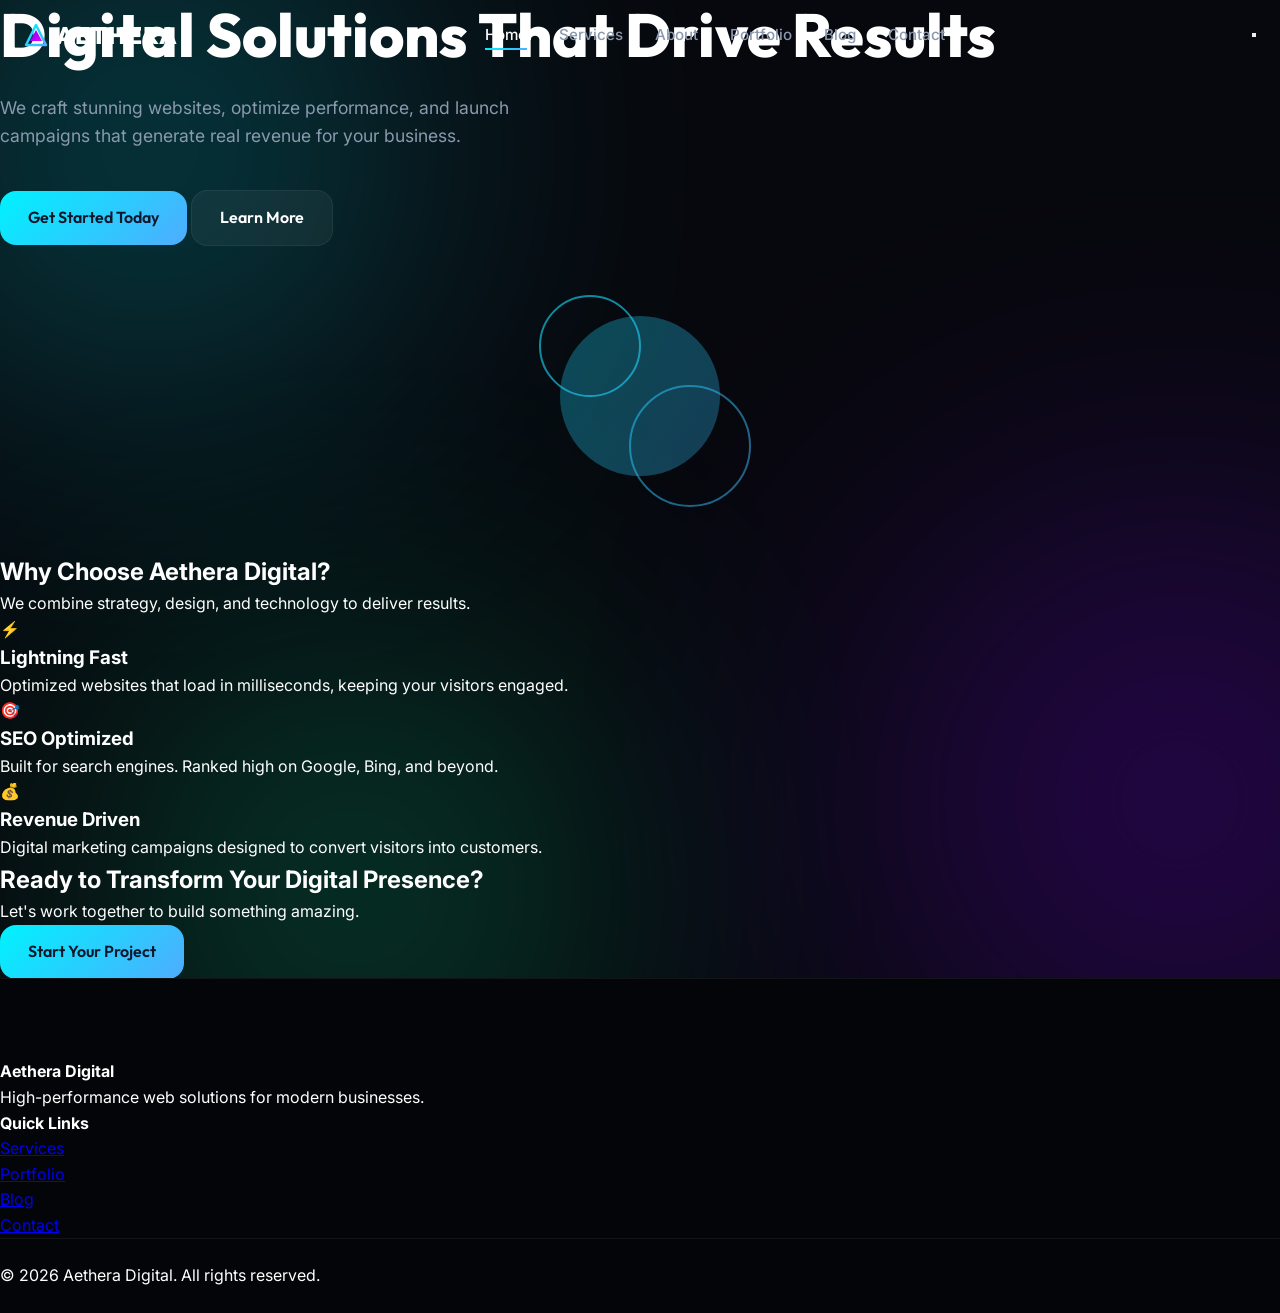
==== index.html @ c03a648b "Fix home page encoding and structure" ====
<!DOCTYPE html>
<html lang="en">
<head>
    <meta charset="UTF-8">
    <meta name="viewport" content="width=device-width, initial-scale=1.0">
    <title>Aethera Digital | High-Performance Web Solutions</title>
    <meta name="description" content="Aethera Digital crafts stunning, lightning-fast websites, optimizes core web vitals, boosts search rankings, and runs revenue-generating digital marketing campaigns.">
    <!-- Google Fonts -->
    <link rel="preconnect" href="https://fonts.googleapis.com">
    <link rel="preconnect" href="https://fonts.gstatic.com" crossorigin>
    <link href="https://fonts.googleapis.com/css2?family=Inter:wght@300;400;500;600;700&family=Outfit:wght@400;500;600;700;800&display=swap" rel="stylesheet">
    <link rel="stylesheet" href="style.css">
</head>
<body>

    <!-- Ambient Background Lighting Glows -->
    <div class="ambient-glow glow-1"></div>
    <div class="ambient-glow glow-2"></div>
    <div class="ambient-glow glow-3"></div>

    <!-- Navigation Header -->
    <header id="main-header" class="site-header">
        <div class="header-container">
            <a href="index.html" class="logo" id="header-logo">
                <span class="logo-icon">
                    <svg width="24" height="24" viewBox="0 0 24 24" fill="none" xmlns="http://www.w3.org/2000/svg">
                        <path d="M12 2L2 22h20L12 2z" stroke="url(#logo-grad)" stroke-width="2.5" stroke-linejoin="round"/>
                        <path d="M12 7l6 11H6l6-11z" fill="url(#logo-grad-inner)"/>
                        <defs>
                            <linearGradient id="logo-grad" x1="2" y1="2" x2="22" y2="22" gradientUnits="userSpaceOnUse">
                                <stop stop-color="#00f2fe"/>
                                <stop offset="1" stop-color="#4facfe"/>
                            </linearGradient>
                            <linearGradient id="logo-grad-inner" x1="6" y1="7" x2="18" y2="18" gradientUnits="userSpaceOnUse">
                                <stop stop-color="#7f00ff"/>
                                <stop offset="1" stop-color="#e100ff"/>
                            </linearGradient>
                        </defs>
                    </svg>
                </span>
                AETHERA
            </a>
            
            <nav class="nav-menu" id="nav-menu">
                <ul>
                    <li><a href="index.html" class="nav-link active">Home</a></li>
                    <li><a href="services.html" class="nav-link">Services</a></li>
                    <li><a href="about.html" class="nav-link">About</a></li>
                    <li><a href="portfolio.html" class="nav-link">Portfolio</a></li>
                    <li><a href="blog.html" class="nav-link">Blog</a></li>
                    <li><a href="contact.html" class="nav-link">Contact</a></li>
                </ul>
            </nav>

            <button class="mobile-menu-btn" id="mobile-menu-btn">
                <span></span>
                <span></span>
                <span></span>
            </button>
        </div>
    </header>

    <!-- Hero Section -->
    <section class="hero scroll-reveal">
        <div class="hero-content">
            <h1 class="hero-title">Digital Solutions That Drive Results</h1>
            <p class="hero-subtitle">We craft stunning websites, optimize performance, and launch campaigns that generate real revenue for your business.</p>
            <div class="hero-cta">
                <a href="contact.html" class="btn btn-primary">Get Started Today</a>
                <a href="services.html" class="btn btn-secondary">Learn More</a>
            </div>
        </div>
        <div class="hero-visual">
            <div class="hero-graphic">
                <svg width="400" height="300" viewBox="0 0 400 300" fill="none" xmlns="http://www.w3.org/2000/svg">
                    <circle cx="200" cy="150" r="80" fill="url(#hero-grad)" opacity="0.3"/>
                    <circle cx="150" cy="100" r="50" stroke="url(#hero-grad)" stroke-width="2" opacity="0.6"/>
                    <circle cx="250" cy="200" r="60" stroke="url(#hero-grad)" stroke-width="2" opacity="0.5"/>
                    <defs>
                        <linearGradient id="hero-grad" x1="0" y1="0" x2="400" y2="300" gradientUnits="userSpaceOnUse">
                            <stop stop-color="#00f2fe"/>
                            <stop offset="1" stop-color="#4facfe"/>
                        </linearGradient>
                    </defs>
                </svg>
            </div>
        </div>
    </section>

    <!-- Features Section -->
    <section class="features scroll-reveal">
        <div class="features-header">
            <h2>Why Choose Aethera Digital?</h2>
            <p>We combine strategy, design, and technology to deliver results.</p>
        </div>
        <div class="features-grid">
            <div class="feature-card scroll-reveal">
                <div class="feature-icon">⚡</div>
                <h3>Lightning Fast</h3>
                <p>Optimized websites that load in milliseconds, keeping your visitors engaged.</p>
            </div>
            <div class="feature-card scroll-reveal">
                <div class="feature-icon">🎯</div>
                <h3>SEO Optimized</h3>
                <p>Built for search engines. Ranked high on Google, Bing, and beyond.</p>
            </div>
            <div class="feature-card scroll-reveal">
                <div class="feature-icon">💰</div>
                <h3>Revenue Driven</h3>
                <p>Digital marketing campaigns designed to convert visitors into customers.</p>
            </div>
        </div>
    </section>

    <!-- CTA Section -->
    <section class="cta scroll-reveal">
        <h2>Ready to Transform Your Digital Presence?</h2>
        <p>Let's work together to build something amazing.</p>
        <a href="contact.html" class="btn btn-primary">Start Your Project</a>
    </section>

    <!-- Footer -->
    <footer class="site-footer">
        <div class="footer-content">
            <div class="footer-section">
                <h4>Aethera Digital</h4>
                <p>High-performance web solutions for modern businesses.</p>
            </div>
            <div class="footer-section">
                <h4>Quick Links</h4>
                <ul>
                    <li><a href="services.html">Services</a></li>
                    <li><a href="portfolio.html">Portfolio</a></li>
                    <li><a href="blog.html">Blog</a></li>
                    <li><a href="contact.html">Contact</a></li>
                </ul>
            </div>
        </div>
        <div class="footer-bottom">
            <p>&copy; <span id="current-year">2026</span> Aethera Digital. All rights reserved.</p>
        </div>
    </footer>

    <script src="app.js"></script>
</body>
</html>
---- style.css ----
/* ==========================================
   AETHERA DIGITAL - DESIGN SYSTEM & LAYOUT
   ========================================== */

/* Design Tokens & Variables */
:root {
    --bg-main: #07080d;
    --bg-card: rgba(13, 19, 33, 0.5);
    --bg-card-hover: rgba(20, 30, 50, 0.7);
    --border-color: rgba(255, 255, 255, 0.06);
    --border-hover: rgba(0, 242, 254, 0.4);
    
    /* Neon Gradient Schemes */
    --primary-grad: linear-gradient(135deg, #00f2fe 0%, #4facfe 100%);
    --secondary-grad: linear-gradient(135deg, #7f00ff 0%, #e100ff 100%);
    --accent-green-grad: linear-gradient(135deg, #00f5a0 0%, #00d9f6 100%);
    --danger-grad: linear-gradient(135deg, #ff4b2b 0%, #ff416c 100%);
    
    /* Colors */
    --color-primary: #00f2fe;
    --color-secondary: #7f00ff;
    --color-green: #00f5a0;
    --color-danger: #ff4b2b;
    --text-main: #ffffff;
    --text-muted: #8a99ad;
    --text-dark: #0f172a;
    
    /* Typography & Sizing */
    --font-heading: 'Outfit', sans-serif;
    --font-body: 'Inter', sans-serif;
    --transition-smooth: all 0.4s cubic-bezier(0.25, 1, 0.5, 1);
    --border-radius-lg: 16px;
    --border-radius-md: 10px;
    --border-radius-sm: 6px;
}

/* Base Styles & Resets */
* {
    margin: 0;
    padding: 0;
    box-sizing: border-box;
}

html {
    scroll-behavior: smooth;
    font-size: 16px;
    background-color: var(--bg-main);
    color: var(--text-main);
    font-family: var(--font-body);
    overflow-x: hidden;
}

body {
    min-height: 100vh;
    line-height: 1.6;
    position: relative;
}

/* Scrollbar Customization */
::-webkit-scrollbar {
    width: 8px;
}
::-webkit-scrollbar-track {
    background: var(--bg-main);
}
::-webkit-scrollbar-thumb {
    background: rgba(255, 255, 255, 0.1);
    border-radius: 4px;
}
::-webkit-scrollbar-thumb:hover {
    background: var(--color-primary);
}

.container {
    width: 100%;
    max-width: 1200px;
    margin: 0 auto;
    padding: 0 24px;
}

/* Ambient Glow Blobs */
.ambient-glow {
    position: absolute;
    border-radius: 50%;
    filter: blur(140px);
    z-index: -1;
    opacity: 0.25;
    pointer-events: none;
    transition: var(--transition-smooth);
}

.glow-1 {
    width: 500px;
    height: 500px;
    background: var(--color-primary);
    top: -100px;
    left: -100px;
}

.glow-2 {
    width: 600px;
    height: 600px;
    background: var(--color-secondary);
    top: 500px;
    right: -200px;
}

.glow-3 {
    width: 450px;
    height: 450px;
    background: var(--color-green);
    bottom: 200px;
    left: 10%;
}

/* Glassmorphism Common Styles */
.card-glass {
    background: var(--bg-card);
    backdrop-filter: blur(16px);
    -webkit-backdrop-filter: blur(16px);
    border: 1px solid var(--border-color);
    border-radius: var(--border-radius-lg);
    box-shadow: 0 10px 30px rgba(0, 0, 0, 0.4);
    transition: var(--transition-smooth);
}

/* Buttons */
.btn {
    display: inline-flex;
    align-items: center;
    justify-content: center;
    font-family: var(--font-heading);
    font-weight: 600;
    text-decoration: none;
    padding: 14px 28px;
    border-radius: var(--border-radius-lg);
    cursor: pointer;
    transition: var(--transition-smooth);
    border: none;
    outline: none;
    font-size: 1rem;
    gap: 8px;
}

.btn-sm {
    padding: 8px 18px;
    font-size: 0.9rem;
    border-radius: var(--border-radius-md);
}

.btn-lg {
    padding: 16px 36px;
    font-size: 1.1rem;
}

.btn-primary {
    background: var(--primary-grad);
    color: var(--text-dark);
}

.btn-primary:hover {
    transform: translateY(-3px);
    box-shadow: 0 8px 24px rgba(0, 242, 254, 0.4);
}

.btn-secondary {
    background: rgba(255, 255, 255, 0.05);
    color: var(--text-main);
    border: 1px solid var(--border-color);
}

.btn-secondary:hover {
    background: rgba(255, 255, 255, 0.1);
    transform: translateY(-3px);
}

.btn-outline {
    background: transparent;
    border: 1.5px solid var(--color-primary);
    color: var(--text-main);
}

.btn-outline:hover {
    background: rgba(0, 242, 254, 0.05);
    box-shadow: 0 4px 15px rgba(0, 242, 254, 0.2);
}

.btn-block {
    display: flex;
    width: 100%;
}

/* Glowing Neon Button Animation */
.glowing-btn {
    position: relative;
    overflow: hidden;
    z-index: 1;
}

.glowing-btn::before {
    content: '';
    position: absolute;
    top: -50%;
    left: -50%;
    width: 200%;
    height: 200%;
    background: radial-gradient(circle, rgba(255,255,255,0.3) 0%, transparent 70%);
    transform: scale(0);
    transition: transform 0.6s ease-out;
    z-index: -1;
}

.glowing-btn:hover::before {
    transform: scale(1);
}

/* Utility Text Styles */
.gradient-text {
    background: var(--primary-grad);
    -webkit-background-clip: text;
    -webkit-text-fill-color: transparent;
    background-clip: text;
}

.logo-grad-text {
    background: var(--secondary-grad);
    -webkit-background-clip: text;
    -webkit-text-fill-color: transparent;
}

/* ==========================================
   HEADER & NAVIGATION
   ========================================== */
.site-header {
    position: fixed;
    top: 0;
    left: 0;
    width: 100%;
    z-index: 1000;
    transition: var(--transition-smooth);
    border-bottom: 1px solid transparent;
}

.site-header.scrolled {
    background: rgba(7, 8, 13, 0.75);
    backdrop-filter: blur(12px);
    -webkit-backdrop-filter: blur(12px);
    border-bottom: 1px solid var(--border-color);
    padding: 10px 0;
}

.header-container {
    max-width: 1300px;
    margin: 0 auto;
    padding: 16px 24px;
    display: flex;
    align-items: center;
    justify-content: space-between;
}

.logo {
    font-family: var(--font-heading);
    font-size: 1.5rem;
    font-weight: 800;
    text-decoration: none;
    color: var(--text-main);
    display: flex;
    align-items: center;
    gap: 8px;
    letter-spacing: 1px;
}

.logo-icon {
    display: flex;
    align-items: center;
    justify-content: center;
}

.nav-menu ul {
    display: flex;
    list-style: none;
    gap: 32px;
}

.nav-link {
    text-decoration: none;
    color: var(--text-muted);
    font-size: 0.95rem;
    font-weight: 500;
    transition: var(--transition-smooth);
    position: relative;
    padding: 6px 0;
}

.nav-link:hover, .nav-link.active {
    color: var(--text-main);
}

.nav-link::after {
    content: '';
    position: absolute;
    bottom: 0;
    left: 0;
    width: 0;
    height: 2px;
    background: var(--primary-grad);
    transition: var(--transition-smooth);
}

.nav-link:hover::after, .nav-link.active::after {
    width: 100%;
}

.mobile-nav-toggle {
    display: none;
    flex-direction: column;
    gap: 5px;
    background: transparent;
    border: none;
    cursor: pointer;
    padding: 4px;
    z-index: 1100;
}

.hamburger-line {
    width: 24px;
    height: 2px;
    background: var(--text-main);
    transition: var(--transition-smooth);
}

/* Mobile Nav Overlay */
.mobile-nav-overlay {
    position: fixed;
    top: 0;
    right: -100%;
    width: 100%;
    height: 100vh;
    background: rgba(7, 8, 13, 0.98);
    z-index: 999;
    display: flex;
    align-items: center;
    justify-content: center;
    transition: var(--transition-smooth);
}

.mobile-nav-overlay.open {
    right: 0;
}

.mobile-nav-links {
    display: flex;
    flex-direction: column;
    align-items: center;
    gap: 28px;
}

.mobile-link {
    font-family: var(--font-heading);
    font-size: 1.8rem;
    font-weight: 600;
    color: var(--text-muted);
    text-decoration: none;
    transition: var(--transition-smooth);
}

.mobile-link:hover {
    color: var(--text-main);
    transform: scale(1.05);
}

.mobile-cta {
    margin-top: 20px;
    width: 200px;
}

/* Hamburger active transform */
.mobile-nav-toggle.active .hamburger-line:nth-child(1) {
    transform: translateY(7px) rotate(45deg);
}

.mobile-nav-toggle.active .hamburger-line:nth-child(2) {
    opacity: 0;
}

.mobile-nav-toggle.active .hamburger-line:nth-child(3) {
    transform: translateY(-7px) rotate(-45deg);
}


/* ==========================================
   HERO SECTION
   ========================================== */
.hero-section {
    position: relative;
    min-height: 100vh;
    padding-top: 140px;
    display: flex;
    align-items: center;
    overflow: hidden;
}

/* Floating WhatsApp Button */
.whatsapp-float {
    position: fixed;
    right: 20px;
    bottom: calc(22px + env(safe-area-inset-bottom, 0px));
    width: 56px;
    height: 56px;
    background: linear-gradient(135deg,#25D366 0%,#128C7E 100%);
    border-radius: 50%;
    box-shadow: 0 10px 30px rgba(18,140,126,0.2);
    display: inline-flex;
    align-items: center;
    justify-content: center;
    z-index: 2000;
    text-decoration: none;
    color: white;
    -webkit-tap-highlight-color: transparent;
    touch-action: manipulation;
}
.whatsapp-float svg { width: 22px; height: 22px; display: block; }
.whatsapp-float:hover { transform: translateY(-3px); }

/* Responsive tweaks for WhatsApp button */
@media (max-width: 480px) {
    .whatsapp-float {
        width: 48px;
        height: 48px;
        right: calc(14px + env(safe-area-inset-right, 0px));
        bottom: calc(14px + env(safe-area-inset-bottom, 0px));
    }
    .whatsapp-float svg { width: 20px; height: 20px; }
}

@media (max-width: 360px) {
    .whatsapp-float { width: 44px; height: 44px; right: 12px; bottom: 12px; }
}


.particle-canvas {
    position: absolute;
    top: 0;
    left: 0;
    width: 100%;
    height: 100%;
    z-index: 0;
    pointer-events: none;
}

.hero-container {
    display: grid;
    grid-template-columns: 1.1fr 0.9fr;
    gap: 40px;
    align-items: center;
    position: relative;
    z-index: 1;
}

.hero-content {
    display: flex;
    flex-direction: column;
    align-items: flex-start;
}

.badge-container {
    margin-bottom: 20px;
}

.hero-badge {
    display: inline-flex;
    align-items: center;
    gap: 8px;
    background: rgba(255, 255, 255, 0.05);
    border: 1px solid rgba(255, 255, 255, 0.08);
    padding: 8px 16px;
    border-radius: 50px;
    font-size: 0.85rem;
    font-weight: 500;
    color: var(--color-primary);
}

.pulse-dot {
    width: 8px;
    height: 8px;
    background: var(--color-primary);
    border-radius: 50%;
    box-shadow: 0 0 0 0 rgba(0, 242, 254, 0.7);
    animation: pulse 1.8s infinite;
}

.hero-title {
    font-family: var(--font-heading);
    font-size: 3.8rem;
    font-weight: 800;
    line-height: 1.15;
    margin-bottom: 24px;
}

.hero-subtitle {
    font-size: 1.1rem;
    color: var(--text-muted);
    margin-bottom: 40px;
    max-width: 580px;
}

.hero-actions {
    display: flex;
    gap: 16px;
}

.btn-icon {
    transition: transform 0.3s;
}

.btn-secondary:hover .btn-icon {
    transform: rotate(30deg);
}

/* Dashboard Mockup Asset styling */
.hero-visual {
    position: relative;
    display: flex;
    justify-content: center;
    align-items: center;
}

.visual-wrapper {
    position: relative;
    width: 100%;
    max-width: 460px;
}

.dashboard-mockup {
    background: rgba(15, 23, 42, 0.5);
    backdrop-filter: blur(20px);
    -webkit-backdrop-filter: blur(20px);
    border: 1px solid var(--border-color);
    border-radius: var(--border-radius-lg);
    box-shadow: 0 30px 60px rgba(0, 0, 0, 0.6);
    overflow: hidden;
    transition: var(--transition-smooth);
}

.dashboard-mockup:hover {
    transform: translateY(-5px) rotate(1deg);
    border-color: rgba(255, 255, 255, 0.12);
}

.mockup-header {
    background: rgba(10, 15, 30, 0.8);
    padding: 12px 18px;
    display: flex;
    align-items: center;
    border-bottom: 1px solid var(--border-color);
}

.dots {
    display: flex;
    gap: 6px;
    margin-right: 20px;
}

.dot {
    width: 10px;
    height: 10px;
    border-radius: 50%;
}

.dot.red { background: #ff5f56; }
.dot.yellow { background: #ffbd2e; }
.dot.green { background: #27c93f; }

.url-bar {
    background: rgba(255, 255, 255, 0.05);
    border-radius: 4px;
    padding: 4px 12px;
    font-size: 0.75rem;
    color: var(--text-muted);
    font-family: monospace;
    flex-grow: 1;
    text-align: center;
}

.mockup-body {
    padding: 24px;
}

.mockup-grid {
    display: grid;
    grid-template-columns: 1fr 1fr;
    gap: 16px;
}

.mockup-card {
    background: rgba(255, 255, 255, 0.03);
    border: 1px solid var(--border-color);
    border-radius: var(--border-radius-md);
    padding: 16px;
    display: flex;
    flex-direction: column;
}

.mockup-card.main-stats {
    grid-column: span 2;
    align-items: center;
    padding: 24px;
}

.stat-circle {
    display: flex;
    flex-direction: column;
    align-items: center;
    gap: 8px;
}

.circular-chart {
    display: block;
    max-width: 100px;
    max-height: 100px;
}

.circle-bg {
    fill: none;
    stroke: rgba(255, 255, 255, 0.03);
    stroke-width: 3.5;
}

.circle {
    fill: none;
    stroke-width: 3.5;
    stroke-linecap: round;
}

.green-chart .circle {
    stroke: var(--color-green);
}

.percentage {
    fill: #fff;
    font-family: var(--font-heading);
    font-size: 8.5px;
    font-weight: bold;
    text-anchor: middle;
}

.chart-label {
    font-size: 0.8rem;
    font-weight: 600;
    color: var(--text-muted);
}

.card-title {
    font-size: 0.8rem;
    font-weight: 600;
    color: var(--text-muted);
    margin-bottom: 12px;
}

.bar-chart {
    display: flex;
    align-items: flex-end;
    justify-content: space-around;
    height: 60px;
}

.bar {
    width: 8px;
    background: var(--primary-grad);
    border-radius: 4px;
    animation: growBar 1.5s ease-out forwards;
    height: 0;
}

.conversion-val {
    font-size: 1.8rem;
    font-family: var(--font-heading);
    font-weight: 700;
    color: var(--color-primary);
}

.sub-label {
    font-size: 0.7rem;
    color: var(--text-muted);
}

/* Floating HUD elements */
.floating-element {
    position: absolute;
    background: rgba(10, 25, 47, 0.7);
    backdrop-filter: blur(12px);
    -webkit-backdrop-filter: blur(12px);
    border: 1px solid var(--border-color);
    padding: 10px 18px;
    border-radius: 50px;
    font-family: var(--font-heading);
    font-weight: 600;
    font-size: 0.85rem;
    box-shadow: 0 10px 20px rgba(0, 0, 0, 0.3);
    pointer-events: none;
    z-index: 10;
}

.element-1 {
    top: -20px;
    right: -10px;
    border-color: var(--border-hover);
    animation: float1 4s ease-in-out infinite;
}

.element-2 {
    bottom: 30px;
    left: -40px;
    border-color: rgba(0, 245, 160, 0.4);
    animation: float2 5s ease-in-out infinite;
}

.element-3 {
    bottom: -15px;
    right: 20px;
    border-color: rgba(127, 0, 255, 0.4);
    animation: float3 6s ease-in-out infinite;
}

/* ==========================================
   STATS SECTION
   ========================================== */
.stats-section {
    padding: 60px 0;
    background: rgba(255, 255, 255, 0.01);
    border-top: 1px solid var(--border-color);
    border-bottom: 1px solid var(--border-color);
    position: relative;
    z-index: 1;
}

.stats-grid {
    display: grid;
    grid-template-columns: repeat(4, 1fr);
    gap: 24px;
    width: 100%;
}

.stat-item {
    text-align: center;
    padding: 10px;
    display: flex;
    flex-direction: column;
    align-items: center;
}

.stat-item .stat-number-row {
    display: flex;
    align-items: baseline;
    gap: 2px;
}

.stat-number {
    font-family: var(--font-heading);
    font-size: 3.2rem;
    font-weight: 800;
    line-height: 1.1;
    display: inline-flex;
    align-items: baseline;
}

.stat-suffix {
    font-size: 2rem;
    font-weight: 700;
    color: var(--color-primary);
}

.stat-label {
    font-size: 0.85rem;
    color: var(--text-muted);
    font-weight: 500;
    margin-top: 8px;
    text-transform: uppercase;
    letter-spacing: 0.5px;
}

/* ==========================================
   SERVICES GRID SECTION
   ========================================== */
.services-section {
    padding: 120px 0;
    position: relative;
    z-index: 1;
}

.section-header {
    text-align: center;
    max-width: 700px;
    margin: 0 auto 72px auto;
}

.section-title {
    font-family: var(--font-heading);
    font-size: 2.8rem;
    font-weight: 800;
    margin-bottom: 16px;
    letter-spacing: -0.5px;
}

.section-subtitle {
    font-size: 1.05rem;
    color: var(--text-muted);
}

.services-grid {
    display: grid;
    grid-template-columns: repeat(auto-fit, minmax(450px, 1fr));
    gap: 32px;
}

.service-card {
    position: relative;
    background: var(--bg-card);
    backdrop-filter: blur(16px);
    -webkit-backdrop-filter: blur(16px);
    border: 1px solid var(--border-color);
    border-radius: var(--border-radius-lg);
    padding: 48px;
    overflow: hidden;
    box-shadow: 0 10px 30px rgba(0, 0, 0, 0.4);
    transition: var(--transition-smooth);
    display: flex;
    flex-direction: column;
}

.service-card:hover {
    transform: translateY(-8px);
    border-color: rgba(255, 255, 255, 0.12);
    box-shadow: 0 15px 40px rgba(0, 0, 0, 0.5);
}

#service-logo:hover { border-color: rgba(0, 242, 254, 0.3); }
#service-webdesign:hover { border-color: rgba(0, 245, 160, 0.3); }
#service-webdev:hover { border-color: rgba(127, 0, 255, 0.3); }
#service-mobile:hover { border-color: rgba(255, 189, 46, 0.3); }
#service-hosting:hover { border-color: rgba(225, 0, 255, 0.3); }
#service-seo:hover { border-color: rgba(0, 245, 160, 0.3); }

.service-glow {
    position: absolute;
    top: -50px;
    left: -50px;
    width: 250px;
    height: 250px;
    border-radius: 50%;
    z-index: 0;
    pointer-events: none;
    transition: var(--transition-smooth);
}

.service-card:hover .service-glow {
    transform: scale(1.2);
}

.service-icon-box {
    width: 68px;
    height: 68px;
    border-radius: var(--border-radius-lg);
    background: rgba(255, 255, 255, 0.02);
    border: 1px solid var(--border-color);
    display: flex;
    align-items: center;
    justify-content: center;
    margin-bottom: 28px;
    position: relative;
    z-index: 1;
    transition: var(--transition-smooth);
}

.service-card:hover .service-icon-box {
    background: rgba(255, 255, 255, 0.05);
    transform: scale(1.05);
}

.service-card-title {
    font-family: var(--font-heading);
    font-size: 1.5rem;
    font-weight: 700;
    margin-bottom: 16px;
    position: relative;
    z-index: 1;
}

.service-card-desc {
    color: var(--text-muted);
    font-size: 0.95rem;
    margin-bottom: 24px;
    position: relative;
    z-index: 1;
    flex-grow: 1;
}

.service-features {
    list-style: none;
    display: flex;
    flex-direction: column;
    gap: 12px;
    position: relative;
    z-index: 1;
}

.service-features li {
    font-size: 0.9rem;
    font-weight: 500;
    color: var(--text-main);
    display: flex;
    align-items: center;
    gap: 8px;
}

.bullet {
    color: var(--color-primary);
}

#service-opt .bullet { color: var(--color-green); }
#service-seo .bullet { color: var(--color-secondary); }
#service-marketing .bullet { color: #e100ff; }

/* ==========================================
   SPEED LAB INTERACTIVE SHOWCASE
   ========================================== */
.speed-lab-section {
    padding: 100px 0;
    background: rgba(0, 0, 0, 0.2);
    border-top: 1px solid var(--border-color);
    border-bottom: 1px solid var(--border-color);
    position: relative;
    z-index: 1;
}

.lab-layout {
    display: grid;
    grid-template-columns: 1fr 1fr;
    gap: 80px;
    align-items: center;
}

.lab-badge {
    background: rgba(127, 0, 255, 0.15);
    border: 1px solid rgba(127, 0, 255, 0.25);
    padding: 6px 14px;
    border-radius: 50px;
    font-size: 0.8rem;
    font-weight: 600;
    color: #e100ff;
}

.lab-features {
    margin: 28px 0 36px 0;
    display: flex;
    flex-direction: column;
    gap: 14px;
}

.feat-bullet {
    font-weight: 600;
    font-size: 1rem;
    display: flex;
    align-items: center;
    gap: 8px;
    transition: var(--transition-smooth);
}

.red-bullet {
    color: #ff5f56;
}

.green-bullet {
    color: var(--color-green);
}

.lab-visual {
    display: flex;
    justify-content: center;
    align-items: center;
}

.dial-container {
    position: relative;
    width: 320px;
    height: 320px;
    display: flex;
    justify-content: center;
    align-items: center;
}

.glow-ring {
    position: absolute;
    top: 5px;
    left: 5px;
    right: 5px;
    bottom: 5px;
    border-radius: 50%;
    background: radial-gradient(circle, rgba(255, 75, 43, 0.05) 0%, transparent 70%);
    z-index: 0;
    transition: all 1.5s ease-out;
}

.speedometer {
    width: 100%;
    height: 100%;
    z-index: 1;
    transform: rotate(45deg);
}

.dial-center {
    transform: rotate(-45deg);
    transform-origin: 100px 100px;
}

.dial-score-val {
    font-family: var(--font-heading);
    font-weight: 800;
    font-size: 38px;
    fill: #fff;
    text-anchor: middle;
    transform: rotate(-45deg);
    transform-origin: 100px 100px;
}

.dial-score-text {
    font-family: var(--font-heading);
    font-weight: 700;
    font-size: 11px;
    fill: var(--text-muted);
    text-anchor: middle;
    letter-spacing: 2px;
    transform: rotate(-45deg);
    transform-origin: 100px 100px;
}

.lab-vitals-box {
    position: absolute;
    bottom: -15px;
    display: flex;
    gap: 12px;
    background: rgba(15, 23, 42, 0.85);
    backdrop-filter: blur(10px);
    border: 1px solid var(--border-color);
    padding: 10px 16px;
    border-radius: var(--border-radius-md);
    z-index: 10;
    box-shadow: 0 10px 25px rgba(0, 0, 0, 0.4);
}

.vital-block {
    display: flex;
    flex-direction: column;
    align-items: center;
    padding: 0 8px;
}

.vital-block:not(:last-child) {
    border-right: 1px solid rgba(255, 255, 255, 0.08);
}

.vital-label {
    font-size: 0.65rem;
    font-weight: 600;
    color: var(--text-muted);
    letter-spacing: 0.5px;
}

.vital-value {
    font-family: var(--font-heading);
    font-weight: 700;
    font-size: 0.85rem;
    transition: var(--transition-smooth);
}

.val-bad { color: #ff5f56; }
.val-good { color: var(--color-green); }

/* ==========================================
   PROJECT SOLUTION COST ESTIMATOR
   ========================================== */
.estimator-section {
    padding: 120px 0;
    position: relative;
    z-index: 1;
}

.estimator-layout {
    display: grid;
    grid-template-columns: 1.15fr 0.85fr;
    gap: 40px;
    align-items: stretch;
    margin-top: 20px;
}

.estimator-options {
    padding: 40px;
}

.estimator-subtitle {
    font-family: var(--font-heading);
    font-size: 1.25rem;
    font-weight: 600;
    margin-bottom: 24px;
}

.estimator-subtitle:not(:first-child) {
    margin-top: 40px;
}

.services-selector-grid {
    display: grid;
    grid-template-columns: repeat(auto-fit, minmax(200px, 1fr));
    gap: 16px;
}

.selector-card {
    position: relative;
    background: rgba(255, 255, 255, 0.02);
    border: 1px solid var(--border-color);
    border-radius: var(--border-radius-md);
    padding: 20px;
    cursor: pointer;
    display: flex;
    flex-direction: column;
    gap: 8px;
    transition: var(--transition-smooth);
    user-select: none;
}

.selector-card:hover {
    background: rgba(255, 255, 255, 0.04);
    border-color: rgba(255, 255, 255, 0.15);
}

.selector-card input[type="checkbox"] {
    display: none;
}

.select-indicator {
    width: 18px;
    height: 18px;
    border-radius: 4px;
    border: 2px solid var(--text-muted);
    position: relative;
    transition: var(--transition-smooth);
}

.selector-card.active {
    background: rgba(0, 242, 254, 0.04);
    border-color: rgba(0, 242, 254, 0.35);
}

.selector-card.active .select-indicator {
    background: var(--color-primary);
    border-color: var(--color-primary);
}

.selector-card.active .select-indicator::after {
    content: '';
    position: absolute;
    top: 2px;
    left: 6px;
    width: 4px;
    height: 8px;
    border: solid var(--text-dark);
    border-width: 0 2px 2px 0;
    transform: rotate(45deg);
}

.select-title {
    font-family: var(--font-heading);
    font-weight: 700;
    font-size: 1.05rem;
    margin-top: 4px;
}

.select-price {
    font-size: 0.85rem;
    font-weight: 500;
    color: var(--text-muted);
}

.selector-card.active .select-price {
    color: var(--color-primary);
}

/* Slider Controls */
.slider-wrapper {
    position: relative;
    padding: 10px 0;
}

.range-slider {
    -webkit-appearance: none;
    width: 100%;
    height: 6px;
    border-radius: 3px;
    background: rgba(255, 255, 255, 0.08);
    outline: none;
}

.range-slider::-webkit-slider-thumb {
    -webkit-appearance: none;
    appearance: none;
    width: 22px;
    height: 22px;
    border-radius: 50%;
    background: var(--color-primary);
    box-shadow: 0 0 10px rgba(0, 242, 254, 0.6);
    cursor: pointer;
    transition: transform 0.2s;
}

.range-slider::-webkit-slider-thumb:hover {
    transform: scale(1.15);
}

.slider-labels {
    display: flex;
    justify-content: space-between;
    margin-top: 14px;
}

.label-opt {
    font-size: 0.8rem;
    color: var(--text-muted);
    font-weight: 500;
    transition: var(--transition-smooth);
}

.label-opt.active-lbl {
    color: var(--color-primary);
    font-weight: 700;
}

/* Price Output Glass Card */
.estimator-output {
    padding: 40px;
    display: flex;
    flex-direction: column;
    justify-content: center;
    border-color: rgba(255, 255, 255, 0.08);
    background: linear-gradient(135deg, rgba(15, 22, 36, 0.6) 0%, rgba(7, 10, 20, 0.6) 100%);
}

.output-header {
    text-align: center;
}

.output-badge {
    font-size: 0.75rem;
    font-weight: 600;
    text-transform: uppercase;
    letter-spacing: 1px;
    color: var(--text-muted);
}

.price-val {
    font-family: var(--font-heading);
    font-size: 4rem;
    font-weight: 800;
    margin: 12px 0;
    display: flex;
    justify-content: center;
    align-items: flex-start;
}

.price-symbol {
    font-size: 2.2rem;
    margin-top: 10px;
    font-weight: 600;
    color: var(--color-primary);
}

.price-schedule {
    font-size: 0.85rem;
    color: var(--text-muted);
}

.output-divider {
    height: 1px;
    background: rgba(255, 255, 255, 0.08);
    margin: 28px 0;
}

.roadmap-summary {
    list-style: none;
    display: flex;
    flex-direction: column;
    gap: 16px;
    margin-bottom: 32px;
}

.roadmap-summary li {
    font-size: 0.9rem;
    font-weight: 500;
    color: var(--text-main);
    display: flex;
    align-items: center;
    gap: 10px;
}

.check-icon {
    color: var(--color-green);
    font-weight: 800;
}

/* ==========================================
   PORTFOLIO / SHOWCASE SECTION
   ========================================== */
.portfolio-section {
    padding: 100px 0;
    position: relative;
    z-index: 1;
}

.portfolio-grid {
    display: grid;
    grid-template-columns: repeat(3, 1fr);
    gap: 28px;
}

.portfolio-card {
    border-radius: var(--border-radius-lg);
    overflow: hidden;
    position: relative;
    border: 1px solid var(--border-color);
    box-shadow: 0 10px 25px rgba(0, 0, 0, 0.3);
}

.portfolio-img-box {
    position: relative;
    width: 100%;
    height: 280px;
    overflow: hidden;
}

.portfolio-mockup-asset {
    width: 100%;
    height: 100%;
    display: flex;
    align-items: center;
    justify-content: center;
    transition: transform 0.6s cubic-bezier(0.25, 1, 0.5, 1);
}

.portfolio-card:hover .portfolio-mockup-asset {
    transform: scale(1.08);
}

.asset-dashboard-preview {
    width: 80%;
    height: 65%;
    background: rgba(10, 15, 30, 0.9);
    border-radius: var(--border-radius-md);
    border: 1px solid rgba(255, 255, 255, 0.1);
    box-shadow: 0 12px 30px rgba(0,0,0,0.5);
    padding: 12px;
    display: flex;
    flex-direction: column;
    gap: 8px;
}

.dashboard-header-bar {
    height: 6px;
    width: 40px;
    background: rgba(255, 255, 255, 0.2);
    border-radius: 3px;
}

.dashboard-chart-line {
    flex-grow: 1;
    display: flex;
    align-items: center;
    justify-content: center;
}

.dashboard-bars {
    flex-grow: 1;
    display: flex;
    align-items: flex-end;
    justify-content: space-around;
    padding-top: 10px;
}

.mini-bar {
    width: 10px;
    background: var(--secondary-grad);
    border-radius: 2px;
}

.speed-radial-small {
    margin: auto;
    width: 70px;
    height: 70px;
    border-radius: 50%;
    border: 3.5px solid var(--color-green);
    display: flex;
    align-items: center;
    justify-content: center;
    font-family: var(--font-heading);
    font-size: 1.5rem;
    font-weight: 800;
    color: var(--text-main);
    box-shadow: 0 0 10px rgba(0, 245, 160, 0.3);
}

.portfolio-overlay {
    position: absolute;
    top: 0;
    left: 0;
    width: 100%;
    height: 100%;
    background: linear-gradient(to top, rgba(7, 8, 13, 0.95) 0%, rgba(7, 8, 13, 0.8) 60%, rgba(7, 8, 13, 0.4) 100%);
    padding: 24px;
    display: flex;
    align-items: flex-end;
    opacity: 0;
    transition: opacity 0.4s ease-out;
}

.portfolio-card:hover .portfolio-overlay {
    opacity: 1;
}

.overlay-details {
    transform: translateY(20px);
    transition: transform 0.4s cubic-bezier(0.25, 1, 0.5, 1);
}

.portfolio-card:hover .overlay-details {
    transform: translateY(0);
}

.project-tag {
    font-size: 0.7rem;
    font-weight: 700;
    text-transform: uppercase;
    letter-spacing: 0.5px;
    color: var(--color-primary);
    margin-bottom: 8px;
    display: inline-block;
}

.overlay-details h4 {
    font-family: var(--font-heading);
    font-size: 1.3rem;
    font-weight: 700;
    margin-bottom: 8px;
}

.overlay-details p {
    font-size: 0.8rem;
    color: var(--text-muted);
    margin-bottom: 16px;
}

/* ==========================================
   TESTIMONIALS SLIDER SECTION
   ========================================== */
.testimonials-section {
    padding: 100px 0;
    position: relative;
    z-index: 1;
}

.testimonials-slider-container {
    max-width: 800px;
    margin: 0 auto;
    position: relative;
    overflow: hidden;
}

.testimonials-track {
    display: flex;
    transition: transform 0.6s cubic-bezier(0.25, 1, 0.5, 1);
}

.testimonial-card {
    min-width: 100%;
    padding: 48px;
    display: flex;
    flex-direction: column;
    align-items: center;
    text-align: center;
    border-color: rgba(255, 255, 255, 0.05);
    background: rgba(13, 19, 33, 0.4);
    opacity: 0.2;
    transform: scale(0.95);
    transition: opacity 0.6s, transform 0.6s;
}

.testimonial-card.active-slide {
    opacity: 1;
    transform: scale(1);
}

.client-avatar {
    margin-bottom: 24px;
}

.avatar-fallback {
    width: 64px;
    height: 64px;
    border-radius: 50%;
    display: flex;
    align-items: center;
    justify-content: center;
    font-family: var(--font-heading);
    font-weight: 700;
    font-size: 1.25rem;
    color: var(--text-dark);
}

.testimonial-quote {
    font-size: 1.15rem;
    line-height: 1.7;
    font-style: italic;
    color: #e2e8f0;
    margin-bottom: 24px;
    max-width: 680px;
}

.client-name {
    font-family: var(--font-heading);
    font-size: 1.1rem;
    font-weight: 700;
    color: var(--text-main);
}

.client-role {
    font-size: 0.8rem;
    color: var(--text-muted);
    font-weight: 500;
    margin-top: 4px;
}

.slider-dots {
    display: flex;
    justify-content: center;
    gap: 8px;
    margin-top: 28px;
}

.dot-nav {
    width: 8px;
    height: 8px;
    border-radius: 50%;
    background: rgba(255, 255, 255, 0.2);
    cursor: pointer;
    transition: var(--transition-smooth);
}

.dot-nav.active {
    background: var(--color-primary);
    width: 24px;
    border-radius: 10px;
}

/* ==========================================
   CONTACT SECTION
   ========================================== */
.contact-section {
    padding: 120px 0;
    position: relative;
    z-index: 1;
}

.contact-layout {
    display: grid;
    grid-template-columns: 0.9fr 1.1fr;
    gap: 60px;
    align-items: center;
}

.contact-channels {
    margin-top: 40px;
    display: flex;
    flex-direction: column;
    gap: 24px;
}

.channel-item {
    display: flex;
    align-items: center;
    gap: 16px;
}

.channel-icon {
    width: 52px;
    height: 52px;
    border-radius: var(--border-radius-md);
    background: rgba(255, 255, 255, 0.02);
    border: 1px solid var(--border-color);
    display: flex;
    align-items: center;
    justify-content: center;
}

.channel-details {
    display: flex;
    flex-direction: column;
}

.channel-lbl {
    font-size: 0.75rem;
    color: var(--text-muted);
    font-weight: 500;
}

.channel-val {
    font-size: 1rem;
    font-weight: 600;
    color: var(--text-main);
    text-decoration: none;
    transition: var(--transition-smooth);
}

a.channel-val:hover {
    color: var(--color-primary);
}

.contact-form-container {
    padding: 44px;
    position: relative;
    overflow: hidden;
}

.agency-form {
    display: flex;
    flex-direction: column;
    gap: 20px;
    transition: opacity 0.4s;
}

.form-group {
    display: flex;
    flex-direction: column;
    gap: 8px;
    position: relative;
}

.form-label {
    font-size: 0.8rem;
    font-weight: 600;
    color: var(--text-muted);
    letter-spacing: 0.5px;
}

.form-input {
    background: rgba(255, 255, 255, 0.02);
    border: 1px solid var(--border-color);
    border-radius: var(--border-radius-md);
    padding: 12px 16px;
    color: var(--text-main);
    font-family: var(--font-body);
    font-size: 0.95rem;
    outline: none;
    transition: var(--transition-smooth);
}

.form-input:focus {
    background: rgba(255, 255, 255, 0.04);
    border-color: var(--color-primary);
    box-shadow: 0 0 10px rgba(0, 242, 254, 0.15);
}

.form-select {
    appearance: none;
    -webkit-appearance: none;
    background-image: url("data:image/svg+xml;charset=UTF-8,%3Csvg%20xmlns%3D%22http%3A%2F%2Fwww.w3.org%2F2000%2Fsvg%22%20width%3D%2224%22%20height%3D%2224%22%20viewBox%3D%220%200%2024%2024%22%20fill%3D%22none%22%20stroke%3D%22%238a99ad%22%20stroke-width%3D%222%22%20stroke-linecap%3D%22round%22%20stroke-linejoin%3D%22round%22%3E%3Cpolyline%20points%3D%226%209%2012%2015%2018%209%22%3E%3C%2Fpolyline%3E%3C%2Fsvg%3E");
    background-repeat: no-repeat;
    background-position: right 16px center;
    background-size: 16px;
    padding-right: 40px;
}

.form-select option {
    background-color: #0b0f19;
    color: var(--text-main);
}

.error-msg {
    font-size: 0.75rem;
    color: #ff5f56;
    margin-top: 4px;
    display: none;
}

.form-input.invalid {
    border-color: #ff5f56;
}

/* Success Screen Animation overlay */
.form-success-screen {
    opacity: 0;
    pointer-events: none;
}

.form-success-container {
    position: absolute;
    top: 0;
    left: 0;
    width: 100%;
    height: 100%;
    background: rgba(11, 15, 25, 0.95);
    display: flex;
    flex-direction: column;
    align-items: center;
    justify-content: center;
    text-align: center;
    padding: 32px;
    z-index: 10;
    opacity: 0;
    pointer-events: none;
    transform: scale(0.95);
    transition: var(--transition-smooth);
}

.form-success-container.show {
    opacity: 1;
    pointer-events: auto;
    transform: scale(1);
}

.success-icon-wrapper {
    width: 80px;
    height: 80px;
    border-radius: 50%;
    background: rgba(0, 245, 160, 0.08);
    border: 2.5px solid var(--color-green);
    display: flex;
    align-items: center;
    justify-content: center;
    margin-bottom: 24px;
    box-shadow: 0 0 20px rgba(0, 245, 160, 0.2);
}

.success-title {
    font-family: var(--font-heading);
    font-size: 1.8rem;
    font-weight: 800;
    margin-bottom: 12px;
}

.success-message {
    font-size: 0.95rem;
    color: var(--text-muted);
    max-width: 320px;
    margin-bottom: 28px;
}

/* ==========================================
   FOOTER SECTION
   ========================================== */
.site-footer {
    background: #040508;
    border-top: 1px solid var(--border-color);
    padding: 80px 0 0 0;
    position: relative;
    z-index: 1;
}

.footer-container {
    display: grid;
    grid-template-columns: 1.2fr 0.8fr 1fr;
    gap: 60px;
    margin-bottom: 60px;
}

.footer-logo {
    margin-bottom: 18px;
}

.footer-desc {
    color: var(--text-muted);
    font-size: 0.9rem;
    max-width: 280px;
    margin-bottom: 24px;
}

.footer-socials {
    display: flex;
    gap: 12px;
}

.social-link {
    width: 38px;
    height: 38px;
    border-radius: 50%;
    background: rgba(255, 255, 255, 0.03);
    border: 1px solid var(--border-color);
    display: flex;
    align-items: center;
    justify-content: center;
    color: var(--text-muted);
    text-decoration: none;
    font-size: 0.75rem;
    font-weight: 700;
    transition: var(--transition-smooth);
}

.social-link:hover {
    background: var(--primary-grad);
    color: var(--text-dark);
    transform: translateY(-3px);
}

.footer-links h4, .footer-newsletter h4 {
    font-family: var(--font-heading);
    font-size: 1rem;
    font-weight: 700;
    margin-bottom: 20px;
}

.footer-links ul {
    list-style: none;
    display: flex;
    flex-direction: column;
    gap: 12px;
}

.footer-links a {
    text-decoration: none;
    color: var(--text-muted);
    font-size: 0.9rem;
    transition: var(--transition-smooth);
}

.footer-links a:hover {
    color: var(--text-main);
    padding-left: 4px;
}

.footer-newsletter p {
    font-size: 0.9rem;
    color: var(--text-muted);
    margin-bottom: 20px;
}

.newsletter-form {
    display: flex;
    position: relative;
    border: 1px solid var(--border-color);
    border-radius: var(--border-radius-md);
    background: rgba(255, 255, 255, 0.01);
    overflow: hidden;
}

.newsletter-input {
    flex-grow: 1;
    background: transparent;
    border: none;
    padding: 12px 16px;
    color: var(--text-main);
    font-family: var(--font-body);
    outline: none;
    font-size: 0.9rem;
    width: 60%;
}

.newsletter-btn {
    background: var(--color-primary);
    color: var(--text-dark);
    border: none;
    padding: 0 18px;
    cursor: pointer;
    font-size: 1.1rem;
    font-weight: 700;
    transition: var(--transition-smooth);
}

.newsletter-btn:hover {
    background: #00d9f6;
}

.footer-bottom {
    border-top: 1px solid var(--border-color);
    padding: 24px 0;
}

.bottom-container {
    display: flex;
    justify-content: space-between;
    align-items: center;
}

.copyright {
    font-size: 0.8rem;
    color: var(--text-muted);
}

.bottom-policies {
    display: flex;
    gap: 20px;
}

.bottom-policies a {
    font-size: 0.8rem;
    color: var(--text-muted);
    text-decoration: none;
    transition: var(--transition-smooth);
}

.bottom-policies a:hover {
    color: var(--text-main);
}

/* ==========================================
   ANIMATIONS & SCROLL REVEAL SYSTEM
   ========================================== */
@keyframes pulse {
    0% {
        box-shadow: 0 0 0 0 rgba(0, 242, 254, 0.6);
    }
    70% {
        box-shadow: 0 0 0 10px rgba(0, 242, 254, 0);
    }
    100% {
        box-shadow: 0 0 0 0 rgba(0, 242, 254, 0);
    }
}

@keyframes float1 {
    0%, 100% { transform: translateY(0) rotate(0deg); }
    50% { transform: translateY(-12px) rotate(1deg); }
}

@keyframes float2 {
    0%, 100% { transform: translateY(0) rotate(0deg); }
    50% { transform: translateY(10px) rotate(-1deg); }
}

@keyframes float3 {
    0%, 100% { transform: translateY(0) rotate(0deg); }
    50% { transform: translateY(-8px) rotate(2deg); }
}

@keyframes growBar {
    from { height: 0; }
    to { height: var(--val); }
}

/* Intersection Observer Reveal States */
.scroll-reveal {
    opacity: 0;
    transition: opacity 0.8s ease-out, transform 0.8s cubic-bezier(0.25, 1, 0.5, 1);
    will-change: opacity, transform;
}

.fade-up {
    transform: translateY(35px);
}

.reveal-active {
    opacity: 1;
    transform: translateY(0);
}

.delay-1 { transition-delay: 0.15s; }
.delay-2 { transition-delay: 0.3s; }
.delay-3 { transition-delay: 0.45s; }


/* ==========================================
   RESPONSIVE MEDIA QUERIES
   ========================================== */

/* Tablet (Under 1024px) */
@media (max-width: 1024px) {
    html {
        font-size: 15px;
    }
    
    .hero-title {
        font-size: 3.2rem;
    }
    
    .services-grid {
          grid-template-columns: repeat(2, 1fr);
    gap: 32px;
    }
    
    .lab-layout {
        grid-template-columns: 1fr;
        gap: 52px;
    }
    
    .lab-content {
        text-align: center;
        display: flex;
        flex-direction: column;
        align-items: center;
    }
    
    .estimator-layout {
        grid-template-columns: 1fr;
    }
    
    .portfolio-grid {
        grid-template-columns: 1fr 1fr;
        gap: 20px;
    }
    
    .contact-layout {
        grid-template-columns: 1fr;
        gap: 48px;
    }
    
    .contact-info {
        text-align: center;
        display: flex;
        flex-direction: column;
        align-items: center;
    }
    
    .footer-container {
        grid-template-columns: 1.5fr 1fr;
        gap: 40px;
    }
    
    .footer-newsletter {
        grid-column: span 2;
    }
}

/* Small Tablet / Large Mobile (Under 768px) */
@media (max-width: 768px) {
    .nav-menu {
        display: none;
    }
    
    .mobile-nav-toggle {
        display: flex;
    }
    
    .hero-container {
        grid-template-columns: 1fr;
        text-align: center;
        padding-top: 40px;
    }
    
    .hero-content {
        align-items: center;
    }
    
    .hero-title {
        font-size: 2.8rem;
    }
    
    .hero-actions {
        width: 100%;
        flex-direction: column;
        align-items: center;
    }
    
    .hero-actions .btn {
        width: 100%;
        max-width: 320px;
    }
    
    .hero-visual {
        margin-top: 40px;
    }

    /* tighten header on mobile */
    .header-container { padding: 12px 16px; }
    .logo { font-size: 1.25rem; }
    .mobile-link { font-size: 1.4rem; }
    
    .stats-grid {
        grid-template-columns: 1fr 1fr;
        gap: 32px;
    }
    
    .services-grid {
        grid-template-columns: 1fr;
    }
    
    .service-card {
        padding: 32px;
    }
    
    .services-selector-grid {
        grid-template-columns: 1fr;
    }
    
    .portfolio-grid {
        grid-template-columns: 1fr;
        max-width: 450px;
        margin: 0 auto;
    }
    
    .bottom-container {
        flex-direction: column;
        gap: 16px;
        text-align: center;
    }
}

/* Small Mobile (Under 480px) */
@media (max-width: 480px) {
    .hero-title {
        font-size: 2.2rem;
    }
    
    .stats-grid {
        grid-template-columns: 1fr;
        gap: 24px;
    }
    
    .stat-number {
        font-size: 2.6rem;
    }
    
    .section-title {
        font-size: 2rem;
    }
    
    .dial-container {
        width: 280px;
        height: 280px;
    }
    
    .estimator-options {
        padding: 24px;
    }
    
    .estimator-output {
        padding: 24px;
    }
    
    .price-val {
        font-size: 3rem;
    }
    
    .contact-form-container {
        padding: 24px;
    }
    
    .footer-container {
        grid-template-columns: 1fr;
    }
    
    .footer-newsletter {
        grid-column: span 1;
    }
}





/* portfoli.html */

        .page-hero { padding: 160px 0 80px; text-align: center; }
        .page-hero-badge { display: inline-flex; align-items: center; gap: 8px; background: rgba(255,255,255,0.05); border: 1px solid rgba(255,255,255,0.08); padding: 8px 16px; border-radius: 50px; font-size: 0.85rem; color: var(--color-primary); margin-bottom: 24px; }
        .page-hero-title { font-family: var(--font-heading); font-size: 3.5rem; font-weight: 800; margin-bottom: 20px; }
        .page-hero-sub { font-size: 1.1rem; color: var(--text-muted); max-width: 600px; margin: 0 auto; }
        .filter-bar { display: flex; justify-content: center; gap: 12px; flex-wrap: wrap; margin: 60px 0 48px; }
        .filter-btn { padding: 10px 24px; border-radius: 50px; border: 1px solid var(--border-color); background: rgba(255,255,255,0.02); color: var(--text-muted); font-family: var(--font-heading); font-weight: 600; font-size: 0.9rem; cursor: pointer; transition: var(--transition-smooth); }
        .filter-btn:hover, .filter-btn.active { background: rgba(0,242,254,0.08); border-color: rgba(0,242,254,0.4); color: var(--color-primary); }
        .portfolio-full-grid { display: grid; grid-template-columns: repeat(3, 1fr); gap: 28px; }
        .port-card { background: var(--bg-card); border: 1px solid var(--border-color); border-radius: var(--border-radius-lg); overflow: hidden; transition: var(--transition-smooth); }
        .port-card:hover { transform: translateY(-8px); border-color: rgba(255,255,255,0.12); box-shadow: 0 20px 40px rgba(0,0,0,0.5); }
        .port-img { height: 220px; position: relative; overflow: hidden; }
        .port-img-bg { width: 100%; height: 100%; display: flex; align-items: center; justify-content: center; transition: transform 0.5s ease; }
        .port-card:hover .port-img-bg { transform: scale(1.05); }
        .port-body { padding: 28px; }
        .port-tag { font-size: 0.7rem; font-weight: 700; text-transform: uppercase; letter-spacing: 0.5px; color: var(--color-primary); margin-bottom: 10px; display: inline-block; }
        .port-title { font-family: var(--font-heading); font-size: 1.2rem; font-weight: 700; margin-bottom: 10px; }
        .port-desc { font-size: 0.88rem; color: var(--text-muted); line-height: 1.6; margin-bottom: 20px; }
        .port-metrics { display: flex; gap: 16px; margin-bottom: 20px; }
        .metric { text-align: center; }
        .metric-val { font-family: var(--font-heading); font-size: 1.3rem; font-weight: 800; color: var(--color-primary); }
        .metric-label { font-size: 0.7rem; color: var(--text-muted); }
        .port-footer { display: flex; justify-content: space-between; align-items: center; border-top: 1px solid var(--border-color); padding-top: 16px; }
        .port-tech { display: flex; gap: 6px; flex-wrap: wrap; }
        .tech-tag { font-size: 0.7rem; padding: 3px 10px; border-radius: 50px; background: rgba(255,255,255,0.04); border: 1px solid var(--border-color); color: var(--text-muted); }
        .stats-bar { background: rgba(0,0,0,0.2); border-top: 1px solid var(--border-color); border-bottom: 1px solid var(--border-color); padding: 60px 0; margin: 80px 0; }
        .stats-bar-grid { display: grid; grid-template-columns: repeat(4, 1fr); gap: 24px; text-align: center; }
        .bar-stat-num { font-family: var(--font-heading); font-size: 2.8rem; font-weight: 800; }
        .bar-stat-label { font-size: 0.85rem; color: var(--text-muted); margin-top: 8px; }
        @media (max-width: 1024px) { .portfolio-full-grid { grid-template-columns: repeat(2, 1fr); } }
        @media (max-width: 768px) { .page-hero-title { font-size: 2.5rem; } .portfolio-full-grid { grid-template-columns: 1fr; } .stats-bar-grid { grid-template-columns: repeat(2, 1fr); } }



/* about.html */

        .page-hero {
            padding: 160px 0 100px;
            text-align: center;
            position: relative;
        }
        .page-hero-badge {
            display: inline-flex;
            align-items: center;
            gap: 8px;
            background: rgba(255,255,255,0.05);
            border: 1px solid rgba(255,255,255,0.08);
            padding: 8px 16px;
            border-radius: 50px;
            font-size: 0.85rem;
            color: var(--color-primary);
            margin-bottom: 24px;
        }
        .page-hero-title {
            font-family: var(--font-heading);
            font-size: 3.5rem;
            font-weight: 800;
            margin-bottom: 20px;
        }
        .page-hero-sub {
            font-size: 1.1rem;
            color: var(--text-muted);
            max-width: 600px;
            margin: 0 auto;
        }
        .about-story {
            padding: 100px 0;
            border-top: 1px solid var(--border-color);
        }
        .story-layout {
            display: grid;
            grid-template-columns: 1fr 1fr;
            gap: 80px;
            align-items: center;
        }
        .story-visual {
            position: relative;
            display: flex;
            justify-content: center;
        }
        .story-card {
            background: var(--bg-card);
            border: 1px solid var(--border-color);
            border-radius: var(--border-radius-lg);
            padding: 40px;
            backdrop-filter: blur(16px);
            max-width: 380px;
            width: 100%;
        }
        .story-year {
            font-family: var(--font-heading);
            font-size: 4rem;
            font-weight: 800;
            background: var(--primary-grad);
            -webkit-background-clip: text;
            -webkit-text-fill-color: transparent;
            background-clip: text;
            margin-bottom: 8px;
        }
        .story-year-label {
            font-size: 0.85rem;
            color: var(--text-muted);
            text-transform: uppercase;
            letter-spacing: 1px;
            margin-bottom: 24px;
        }
        .story-milestone {
            display: flex;
            gap: 12px;
            margin-bottom: 16px;
            align-items: flex-start;
        }
        .milestone-dot {
            width: 8px;
            height: 8px;
            border-radius: 50%;
            background: var(--color-primary);
            margin-top: 6px;
            flex-shrink: 0;
        }
        .milestone-text {
            font-size: 0.9rem;
            color: var(--text-muted);
        }
        .values-section {
            padding: 100px 0;
            background: rgba(0,0,0,0.2);
            border-top: 1px solid var(--border-color);
            border-bottom: 1px solid var(--border-color);
        }
        .values-grid {
            display: grid;
            grid-template-columns: repeat(3, 1fr);
            gap: 28px;
            margin-top: 60px;
        }
        .value-card {
            background: var(--bg-card);
            border: 1px solid var(--border-color);
            border-radius: var(--border-radius-lg);
            padding: 36px;
            text-align: center;
            transition: var(--transition-smooth);
        }
        .value-card:hover {
            transform: translateY(-6px);
            border-color: rgba(0,242,254,0.3);
        }
        .value-icon {
            width: 64px;
            height: 64px;
            border-radius: var(--border-radius-lg);
            background: rgba(0,242,254,0.05);
            border: 1px solid rgba(0,242,254,0.15);
            display: flex;
            align-items: center;
            justify-content: center;
            margin: 0 auto 24px;
        }
        .value-title {
            font-family: var(--font-heading);
            font-size: 1.2rem;
            font-weight: 700;
            margin-bottom: 12px;
        }
        .value-desc {
            font-size: 0.9rem;
            color: var(--text-muted);
            line-height: 1.7;
        }
        .team-section {
            padding: 100px 0;
        }
        .team-grid {
            display: grid;
            grid-template-columns: repeat(3, 1fr);
            gap: 28px;
            margin-top: 60px;
        }
        .team-card {
            background: var(--bg-card);
            border: 1px solid var(--border-color);
            border-radius: var(--border-radius-lg);
            padding: 36px;
            text-align: center;
            transition: var(--transition-smooth);
        }
        .team-card:hover {
            transform: translateY(-6px);
            border-color: rgba(127,0,255,0.3);
        }
        .team-avatar {
            width: 80px;
            height: 80px;
            border-radius: 50%;
            display: flex;
            align-items: center;
            justify-content: center;
            font-family: var(--font-heading);
            font-weight: 700;
            font-size: 1.5rem;
            color: #0f172a;
            margin: 0 auto 20px;
        }
        .team-name {
            font-family: var(--font-heading);
            font-size: 1.1rem;
            font-weight: 700;
            margin-bottom: 4px;
        }
        .team-role {
            font-size: 0.85rem;
            color: var(--color-primary);
            font-weight: 600;
            margin-bottom: 12px;
        }
        .team-bio {
            font-size: 0.85rem;
            color: var(--text-muted);
            line-height: 1.6;
        }
        .why-section {
            padding: 100px 0;
            background: rgba(0,0,0,0.2);
            border-top: 1px solid var(--border-color);
        }
        .why-grid {
            display: grid;
            grid-template-columns: repeat(2, 1fr);
            gap: 24px;
            margin-top: 60px;
        }
        .why-item {
            display: flex;
            gap: 20px;
            align-items: flex-start;
            background: var(--bg-card);
            border: 1px solid var(--border-color);
            border-radius: var(--border-radius-lg);
            padding: 28px;
            transition: var(--transition-smooth);
        }
        .why-item:hover {
            border-color: rgba(0,245,160,0.3);
        }
        .why-num {
            font-family: var(--font-heading);
            font-size: 2rem;
            font-weight: 800;
            background: var(--primary-grad);
            -webkit-background-clip: text;
            -webkit-text-fill-color: transparent;
            background-clip: text;
            flex-shrink: 0;
            line-height: 1;
        }
        .why-content h4 {
            font-family: var(--font-heading);
            font-size: 1.05rem;
            font-weight: 700;
            margin-bottom: 8px;
        }
        .why-content p {
            font-size: 0.9rem;
            color: var(--text-muted);
            line-height: 1.6;
        }
        @media (max-width: 768px) {
            .page-hero-title { font-size: 2.5rem; }
            .story-layout { grid-template-columns: 1fr; gap: 40px; }
            .values-grid { grid-template-columns: 1fr; }
            .team-grid { grid-template-columns: 1fr; }
            .why-grid { grid-template-columns: 1fr; }
        }
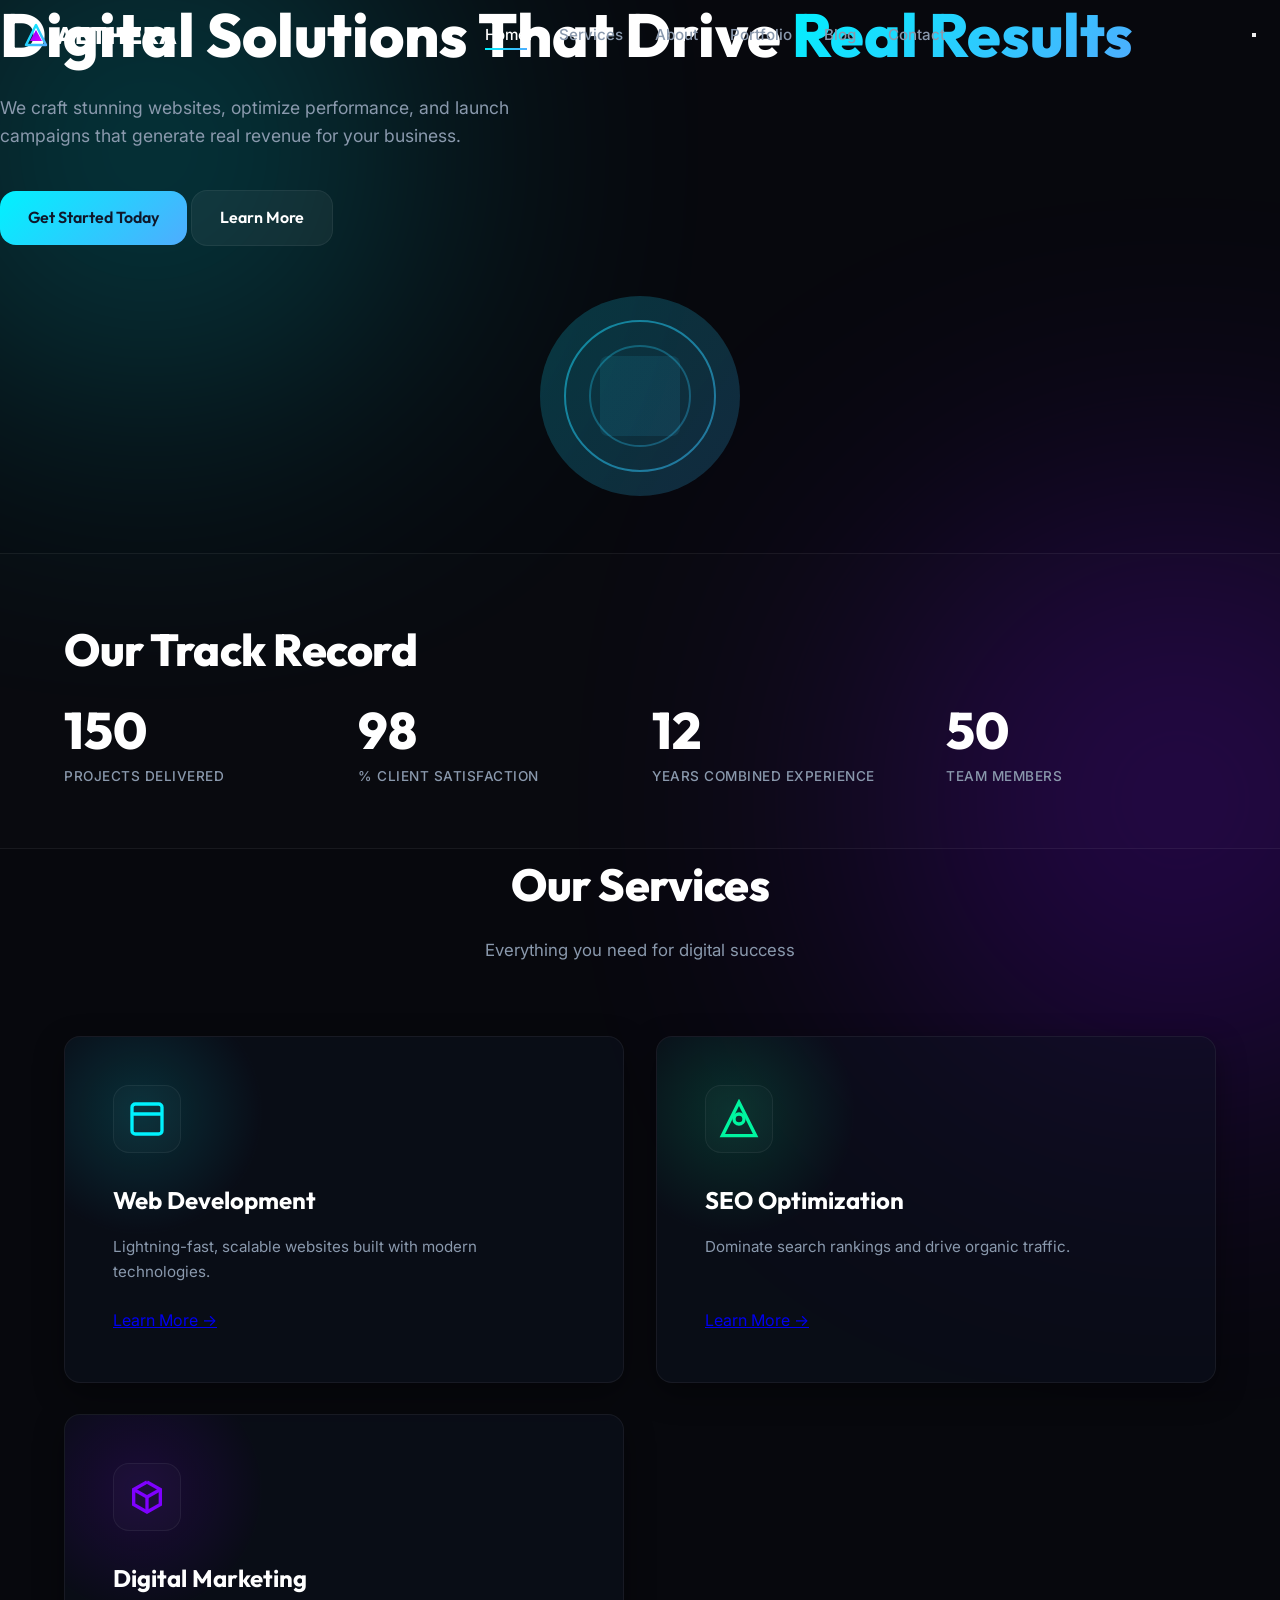
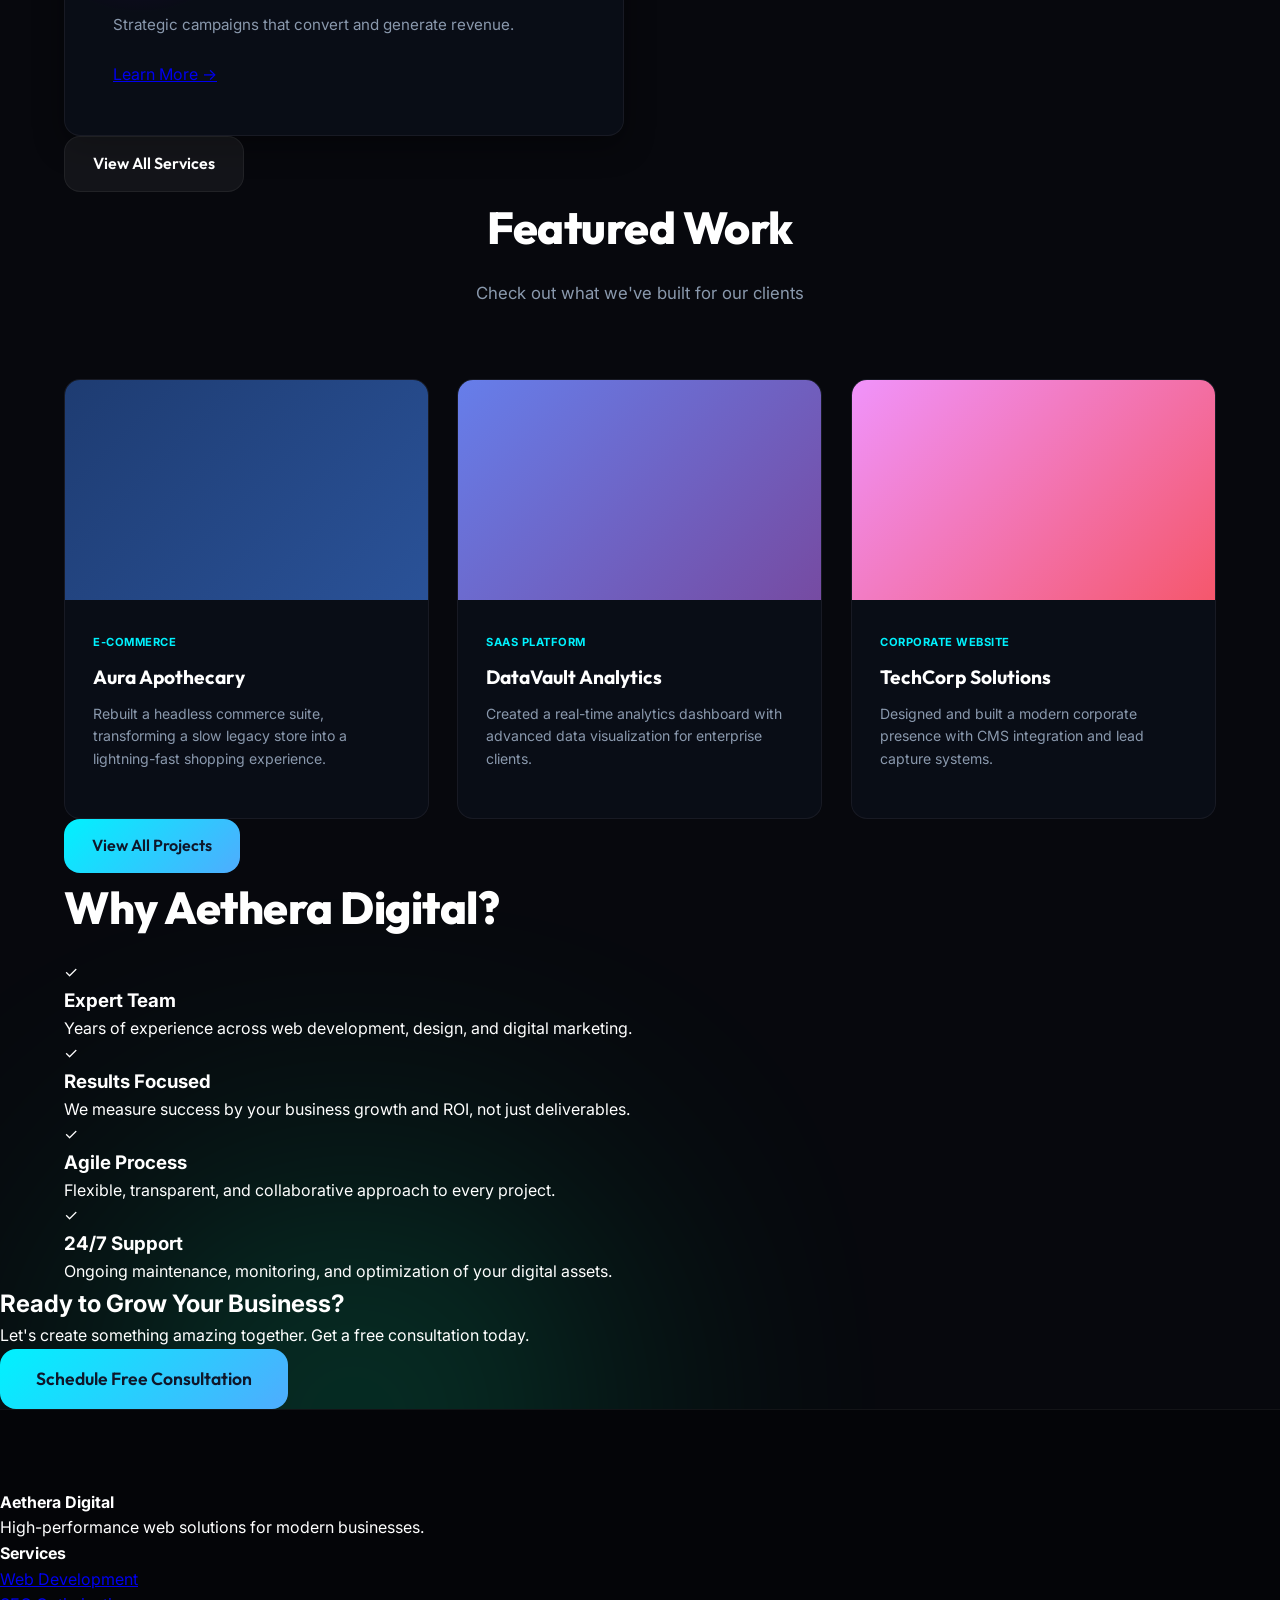
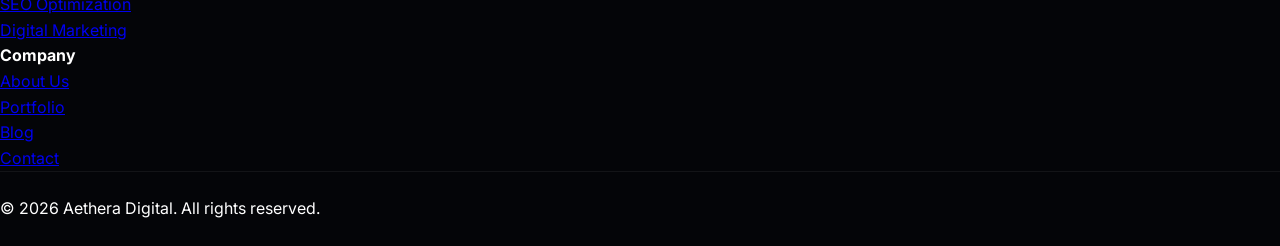
==== commit dc5a0075: "Fix home page and add full animations - restore beautiful homepage with stats, services, portfolio s" ====
--- a/index.html
+++ b/index.html
@@ -3,9 +3,8 @@
 <head>
     <meta charset="UTF-8">
     <meta name="viewport" content="width=device-width, initial-scale=1.0">
-    <title>Aethera Digital | High-Performance Web Solutions</title>
+    <title>Aethera Digital | High-Performance Web Solutions & Digital Marketing</title>
     <meta name="description" content="Aethera Digital crafts stunning, lightning-fast websites, optimizes core web vitals, boosts search rankings, and runs revenue-generating digital marketing campaigns.">
-    <!-- Google Fonts -->
     <link rel="preconnect" href="https://fonts.googleapis.com">
     <link rel="preconnect" href="https://fonts.gstatic.com" crossorigin>
     <link href="https://fonts.googleapis.com/css2?family=Inter:wght@300;400;500;600;700&family=Outfit:wght@400;500;600;700;800&display=swap" rel="stylesheet">
@@ -61,62 +60,198 @@
     </header>
 
     <!-- Hero Section -->
-    <section class="hero scroll-reveal">
-        <div class="hero-content">
-            <h1 class="hero-title">Digital Solutions That Drive Results</h1>
+    <section class="hero">
+        <div class="hero-content scroll-reveal fade-up">
+            <h1 class="hero-title">Digital Solutions That Drive <span class="gradient-text">Real Results</span></h1>
             <p class="hero-subtitle">We craft stunning websites, optimize performance, and launch campaigns that generate real revenue for your business.</p>
             <div class="hero-cta">
-                <a href="contact.html" class="btn btn-primary">Get Started Today</a>
+                <a href="contact.html" class="btn btn-primary glowing-btn">Get Started Today</a>
                 <a href="services.html" class="btn btn-secondary">Learn More</a>
             </div>
         </div>
-        <div class="hero-visual">
+        <div class="hero-visual scroll-reveal fade-up delay-1">
             <div class="hero-graphic">
                 <svg width="400" height="300" viewBox="0 0 400 300" fill="none" xmlns="http://www.w3.org/2000/svg">
-                    <circle cx="200" cy="150" r="80" fill="url(#hero-grad)" opacity="0.3"/>
-                    <circle cx="150" cy="100" r="50" stroke="url(#hero-grad)" stroke-width="2" opacity="0.6"/>
-                    <circle cx="250" cy="200" r="60" stroke="url(#hero-grad)" stroke-width="2" opacity="0.5"/>
                     <defs>
                         <linearGradient id="hero-grad" x1="0" y1="0" x2="400" y2="300" gradientUnits="userSpaceOnUse">
                             <stop stop-color="#00f2fe"/>
                             <stop offset="1" stop-color="#4facfe"/>
                         </linearGradient>
                     </defs>
+                    <circle cx="200" cy="150" r="100" fill="url(#hero-grad)" opacity="0.2" class="animate-pulse"/>
+                    <circle cx="200" cy="150" r="75" stroke="url(#hero-grad)" stroke-width="2" fill="none" opacity="0.5"/>
+                    <circle cx="200" cy="150" r="50" stroke="url(#hero-grad)" stroke-width="2" fill="none" opacity="0.3"/>
+                    <rect x="160" y="110" width="80" height="80" fill="url(#hero-grad)" opacity="0.1" rx="8"/>
                 </svg>
             </div>
         </div>
     </section>
 
-    <!-- Features Section -->
-    <section class="features scroll-reveal">
-        <div class="features-header">
-            <h2>Why Choose Aethera Digital?</h2>
-            <p>We combine strategy, design, and technology to deliver results.</p>
-        </div>
-        <div class="features-grid">
-            <div class="feature-card scroll-reveal">
-                <div class="feature-icon">⚡</div>
-                <h3>Lightning Fast</h3>
-                <p>Optimized websites that load in milliseconds, keeping your visitors engaged.</p>
-            </div>
-            <div class="feature-card scroll-reveal">
-                <div class="feature-icon">🎯</div>
-                <h3>SEO Optimized</h3>
-                <p>Built for search engines. Ranked high on Google, Bing, and beyond.</p>
-            </div>
-            <div class="feature-card scroll-reveal">
-                <div class="feature-icon">💰</div>
-                <h3>Revenue Driven</h3>
-                <p>Digital marketing campaigns designed to convert visitors into customers.</p>
+    <!-- Stats Section -->
+    <section class="stats-section scroll-reveal">
+        <div class="container">
+            <h2 class="section-title scroll-reveal fade-up">Our Track Record</h2>
+            <div class="stats-grid">
+                <div class="stat-card scroll-reveal fade-up">
+                    <div class="stat-number" data-target="150">0</div>
+                    <div class="stat-label">Projects Delivered</div>
+                </div>
+                <div class="stat-card scroll-reveal fade-up delay-1">
+                    <div class="stat-number" data-target="98">0</div>
+                    <div class="stat-label">% Client Satisfaction</div>
+                </div>
+                <div class="stat-card scroll-reveal fade-up delay-2">
+                    <div class="stat-number" data-target="12">0</div>
+                    <div class="stat-label">Years Combined Experience</div>
+                </div>
+                <div class="stat-card scroll-reveal fade-up delay-3">
+                    <div class="stat-number" data-target="50">0</div>
+                    <div class="stat-label">Team Members</div>
+                </div>
+            </div>
+        </div>
+    </section>
+
+    <!-- Services Preview Section -->
+    <section class="services-preview scroll-reveal">
+        <div class="container">
+            <div class="section-header scroll-reveal fade-up">
+                <h2 class="section-title">Our Services</h2>
+                <p class="section-subtitle">Everything you need for digital success</p>
+            </div>
+
+            <div class="services-grid">
+                <div class="service-card scroll-reveal fade-up">
+                    <div class="service-glow" style="background: radial-gradient(circle, rgba(0,242,254,0.15) 0%, transparent 70%);"></div>
+                    <div class="service-icon-box">
+                        <svg width="40" height="40" viewBox="0 0 24 24" fill="none" stroke="#00f2fe" stroke-width="2">
+                            <rect x="3" y="3" width="18" height="18" rx="2"/>
+                            <line x1="3" y1="9" x2="21" y2="9"/>
+                        </svg>
+                    </div>
+                    <h3 class="service-card-title">Web Development</h3>
+                    <p class="service-card-desc">Lightning-fast, scalable websites built with modern technologies.</p>
+                    <a href="services.html" class="service-link">Learn More →</a>
+                </div>
+
+                <div class="service-card scroll-reveal fade-up delay-1">
+                    <div class="service-glow" style="background: radial-gradient(circle, rgba(0,245,160,0.15) 0%, transparent 70%);"></div>
+                    <div class="service-icon-box">
+                        <svg width="40" height="40" viewBox="0 0 24 24" fill="none" stroke="#00f5a0" stroke-width="2">
+                            <path d="M12 2L2 22h20L12 2z"/>
+                            <circle cx="12" cy="12" r="3"/>
+                        </svg>
+                    </div>
+                    <h3 class="service-card-title">SEO Optimization</h3>
+                    <p class="service-card-desc">Dominate search rankings and drive organic traffic.</p>
+                    <a href="services.html" class="service-link">Learn More →</a>
+                </div>
+
+                <div class="service-card scroll-reveal fade-up delay-2">
+                    <div class="service-glow" style="background: radial-gradient(circle, rgba(127,0,255,0.15) 0%, transparent 70%);"></div>
+                    <div class="service-icon-box">
+                        <svg width="40" height="40" viewBox="0 0 24 24" fill="none" stroke="#7f00ff" stroke-width="2">
+                            <polyline points="12 3 20 7.5 20 16.5 12 21 4 16.5 4 7.5 12 3"/>
+                            <line x1="12" y1="12" x2="20" y2="7.5"/>
+                            <line x1="12" y1="12" x2="12" y2="21"/>
+                            <line x1="12" y1="12" x2="4" y2="7.5"/>
+                        </svg>
+                    </div>
+                    <h3 class="service-card-title">Digital Marketing</h3>
+                    <p class="service-card-desc">Strategic campaigns that convert and generate revenue.</p>
+                    <a href="services.html" class="service-link">Learn More →</a>
+                </div>
+            </div>
+
+            <div class="services-cta scroll-reveal fade-up">
+                <a href="services.html" class="btn btn-secondary">View All Services</a>
+            </div>
+        </div>
+    </section>
+
+    <!-- Featured Projects -->
+    <section class="featured-projects scroll-reveal">
+        <div class="container">
+            <div class="section-header scroll-reveal fade-up">
+                <h2 class="section-title">Featured Work</h2>
+                <p class="section-subtitle">Check out what we've built for our clients</p>
+            </div>
+
+            <div class="portfolio-grid">
+                <div class="port-card scroll-reveal fade-up">
+                    <div class="port-img">
+                        <div class="port-img-bg" style="background: linear-gradient(135deg, #1e3c72, #2a5298);"></div>
+                    </div>
+                    <div class="port-body">
+                        <span class="port-tag">E-Commerce</span>
+                        <h3 class="port-title">Aura Apothecary</h3>
+                        <p class="port-desc">Rebuilt a headless commerce suite, transforming a slow legacy store into a lightning-fast shopping experience.</p>
+                    </div>
+                </div>
+
+                <div class="port-card scroll-reveal fade-up delay-1">
+                    <div class="port-img">
+                        <div class="port-img-bg" style="background: linear-gradient(135deg, #667eea, #764ba2);"></div>
+                    </div>
+                    <div class="port-body">
+                        <span class="port-tag">SaaS Platform</span>
+                        <h3 class="port-title">DataVault Analytics</h3>
+                        <p class="port-desc">Created a real-time analytics dashboard with advanced data visualization for enterprise clients.</p>
+                    </div>
+                </div>
+
+                <div class="port-card scroll-reveal fade-up delay-2">
+                    <div class="port-img">
+                        <div class="port-img-bg" style="background: linear-gradient(135deg, #f093fb, #f5576c);"></div>
+                    </div>
+                    <div class="port-body">
+                        <span class="port-tag">Corporate Website</span>
+                        <h3 class="port-title">TechCorp Solutions</h3>
+                        <p class="port-desc">Designed and built a modern corporate presence with CMS integration and lead capture systems.</p>
+                    </div>
+                </div>
+            </div>
+
+            <div class="portfolio-cta scroll-reveal fade-up">
+                <a href="portfolio.html" class="btn btn-primary">View All Projects</a>
+            </div>
+        </div>
+    </section>
+
+    <!-- Why Us Section -->
+    <section class="why-us scroll-reveal">
+        <div class="container">
+            <h2 class="section-title scroll-reveal fade-up">Why Aethera Digital?</h2>
+            <div class="why-us-grid">
+                <div class="why-card scroll-reveal fade-up">
+                    <div class="why-icon">✓</div>
+                    <h3>Expert Team</h3>
+                    <p>Years of experience across web development, design, and digital marketing.</p>
+                </div>
+                <div class="why-card scroll-reveal fade-up delay-1">
+                    <div class="why-icon">✓</div>
+                    <h3>Results Focused</h3>
+                    <p>We measure success by your business growth and ROI, not just deliverables.</p>
+                </div>
+                <div class="why-card scroll-reveal fade-up delay-2">
+                    <div class="why-icon">✓</div>
+                    <h3>Agile Process</h3>
+                    <p>Flexible, transparent, and collaborative approach to every project.</p>
+                </div>
+                <div class="why-card scroll-reveal fade-up delay-3">
+                    <div class="why-icon">✓</div>
+                    <h3>24/7 Support</h3>
+                    <p>Ongoing maintenance, monitoring, and optimization of your digital assets.</p>
+                </div>
             </div>
         </div>
     </section>
 
     <!-- CTA Section -->
-    <section class="cta scroll-reveal">
-        <h2>Ready to Transform Your Digital Presence?</h2>
-        <p>Let's work together to build something amazing.</p>
-        <a href="contact.html" class="btn btn-primary">Start Your Project</a>
+    <section class="cta-main scroll-reveal">
+        <h2>Ready to Grow Your Business?</h2>
+        <p>Let's create something amazing together. Get a free consultation today.</p>
+        <a href="contact.html" class="btn btn-primary glowing-btn btn-lg">Schedule Free Consultation</a>
     </section>
 
     <!-- Footer -->
@@ -127,9 +262,17 @@
                 <p>High-performance web solutions for modern businesses.</p>
             </div>
             <div class="footer-section">
-                <h4>Quick Links</h4>
+                <h4>Services</h4>
                 <ul>
-                    <li><a href="services.html">Services</a></li>
+                    <li><a href="services.html">Web Development</a></li>
+                    <li><a href="services.html">SEO Optimization</a></li>
+                    <li><a href="services.html">Digital Marketing</a></li>
+                </ul>
+            </div>
+            <div class="footer-section">
+                <h4>Company</h4>
+                <ul>
+                    <li><a href="about.html">About Us</a></li>
                     <li><a href="portfolio.html">Portfolio</a></li>
                     <li><a href="blog.html">Blog</a></li>
                     <li><a href="contact.html">Contact</a></li>
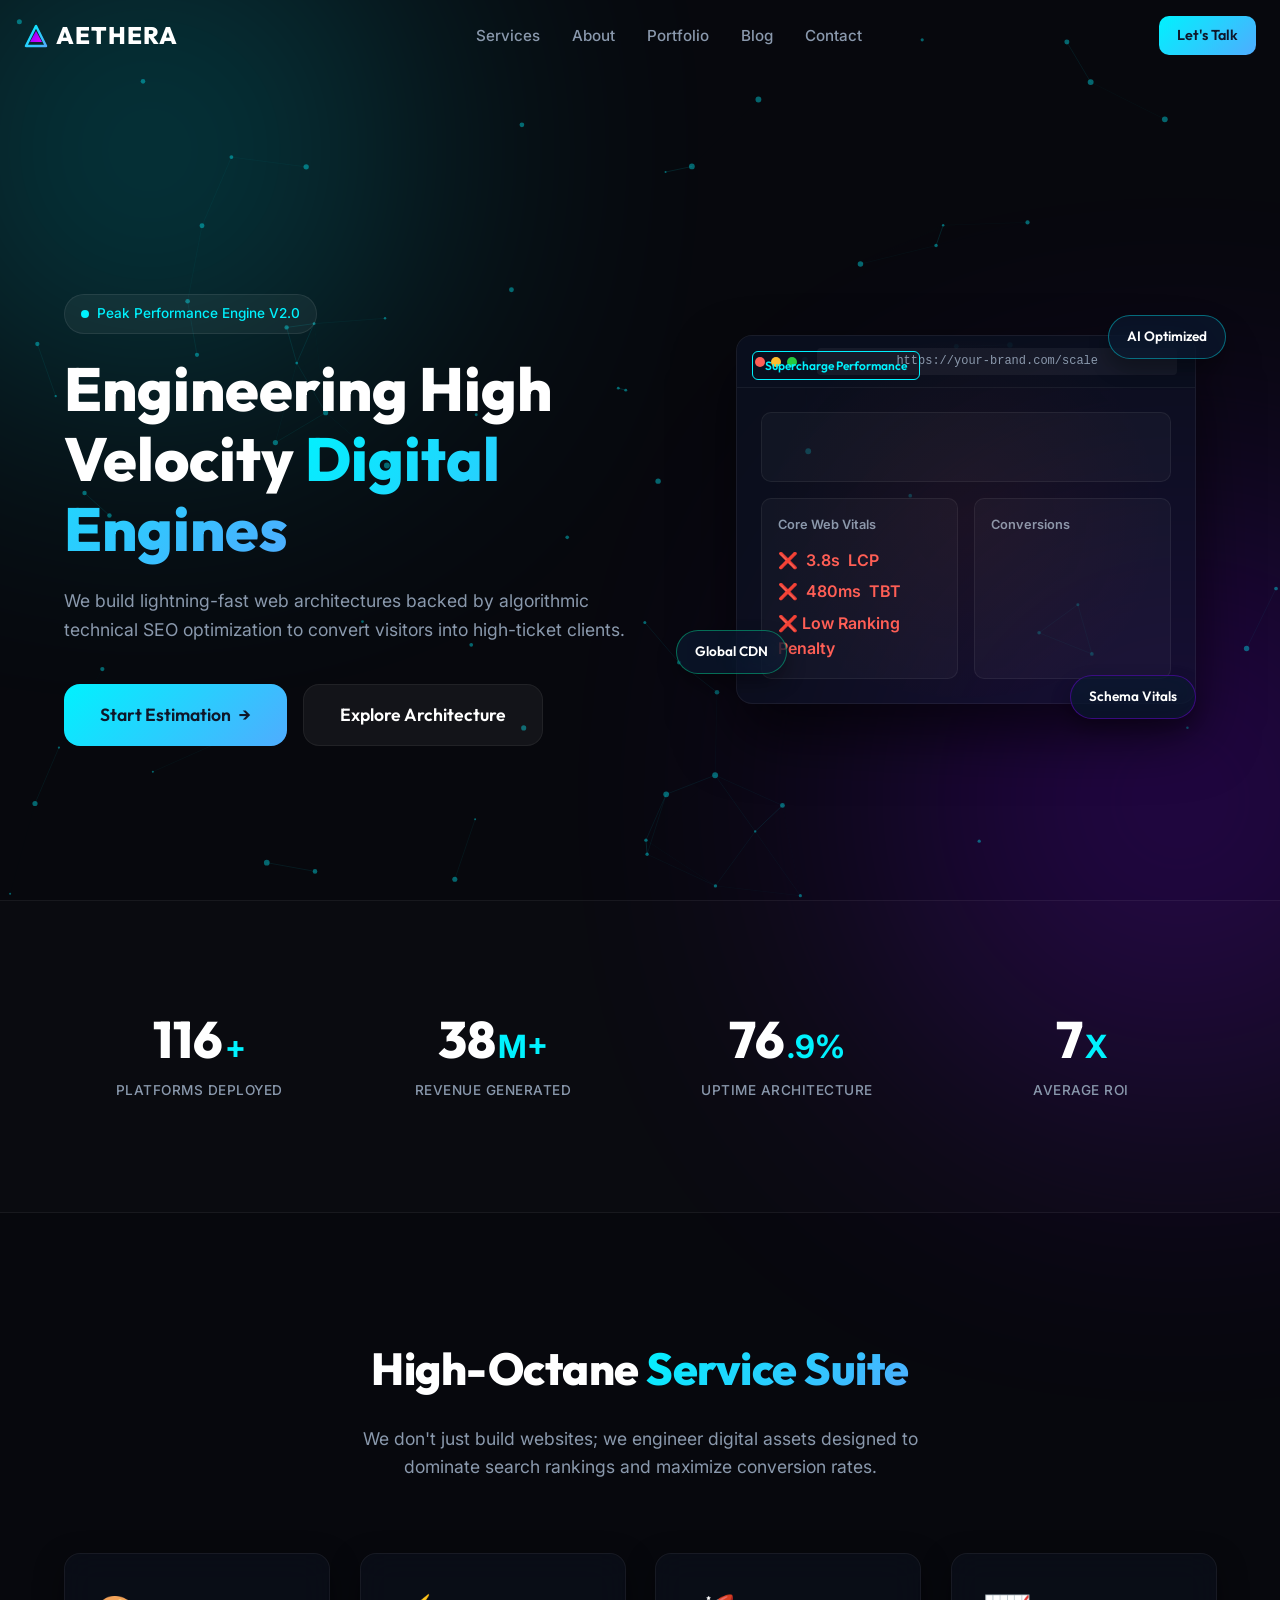
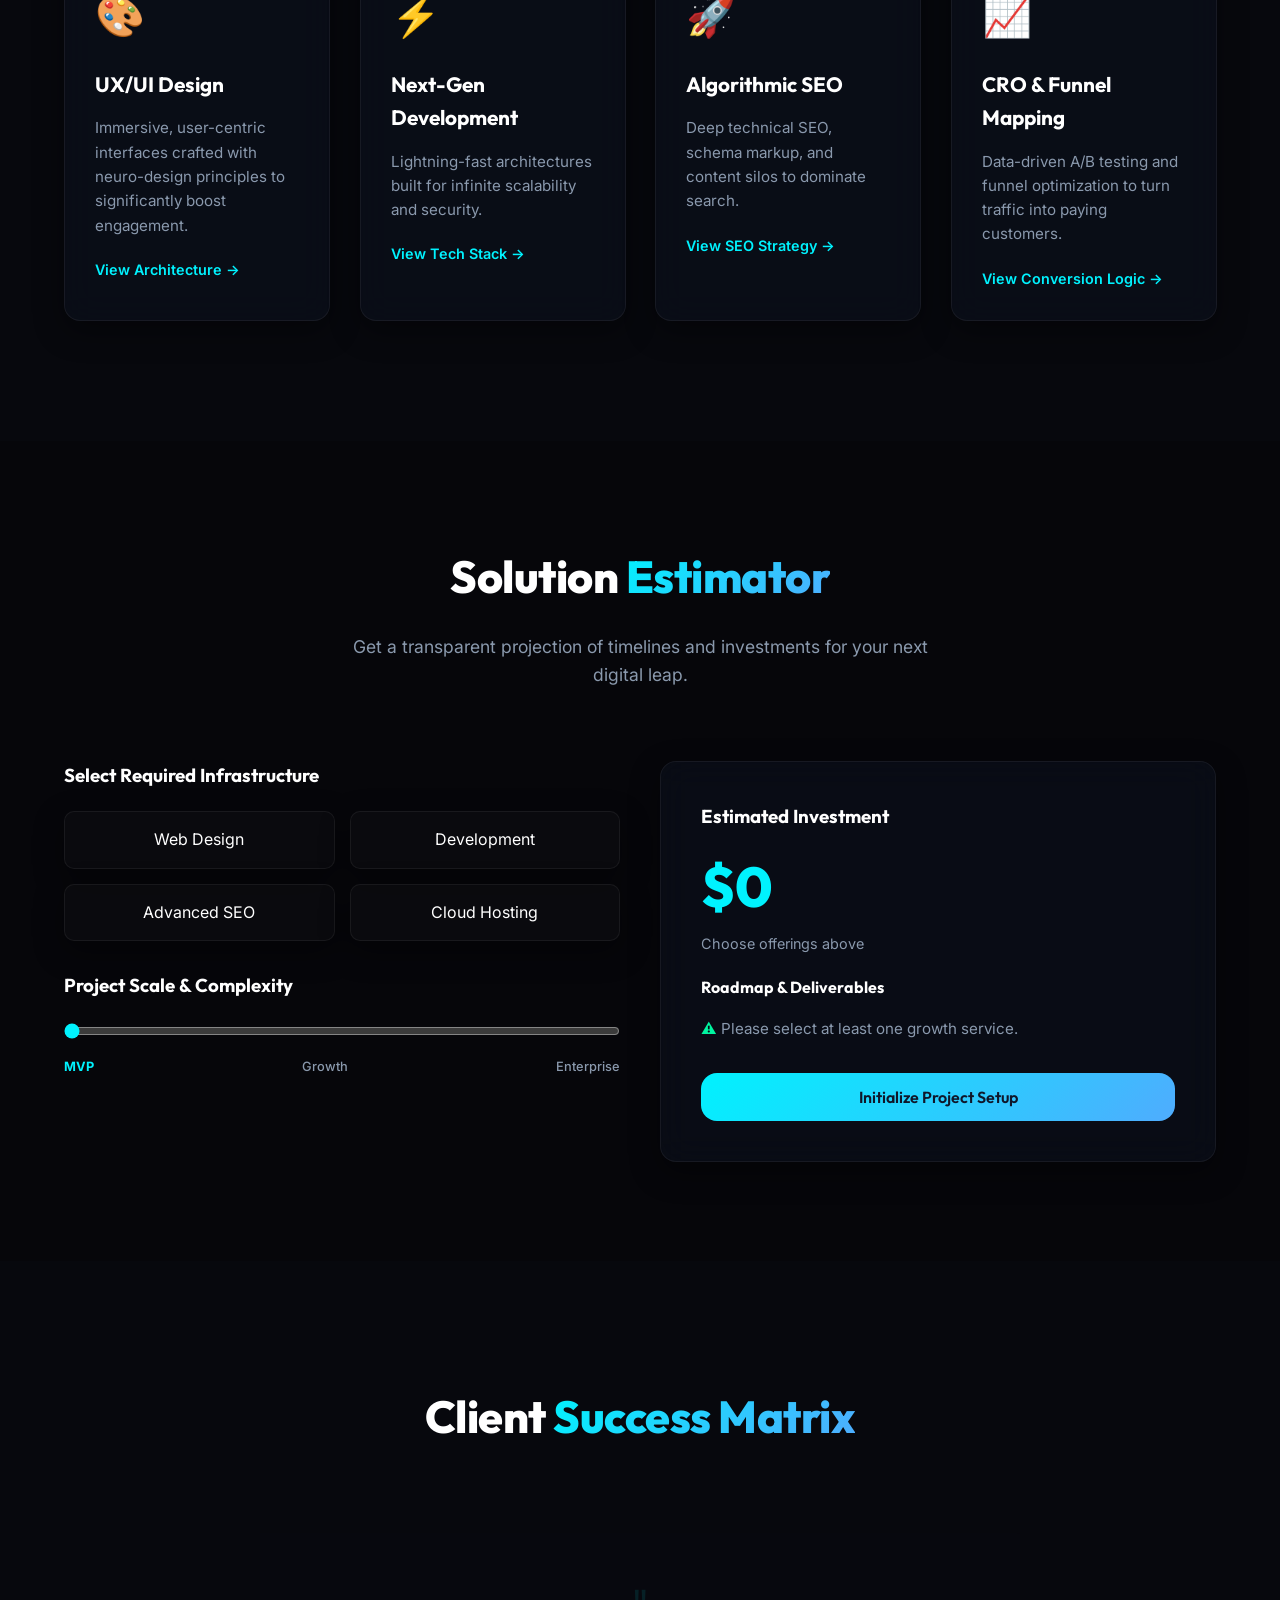
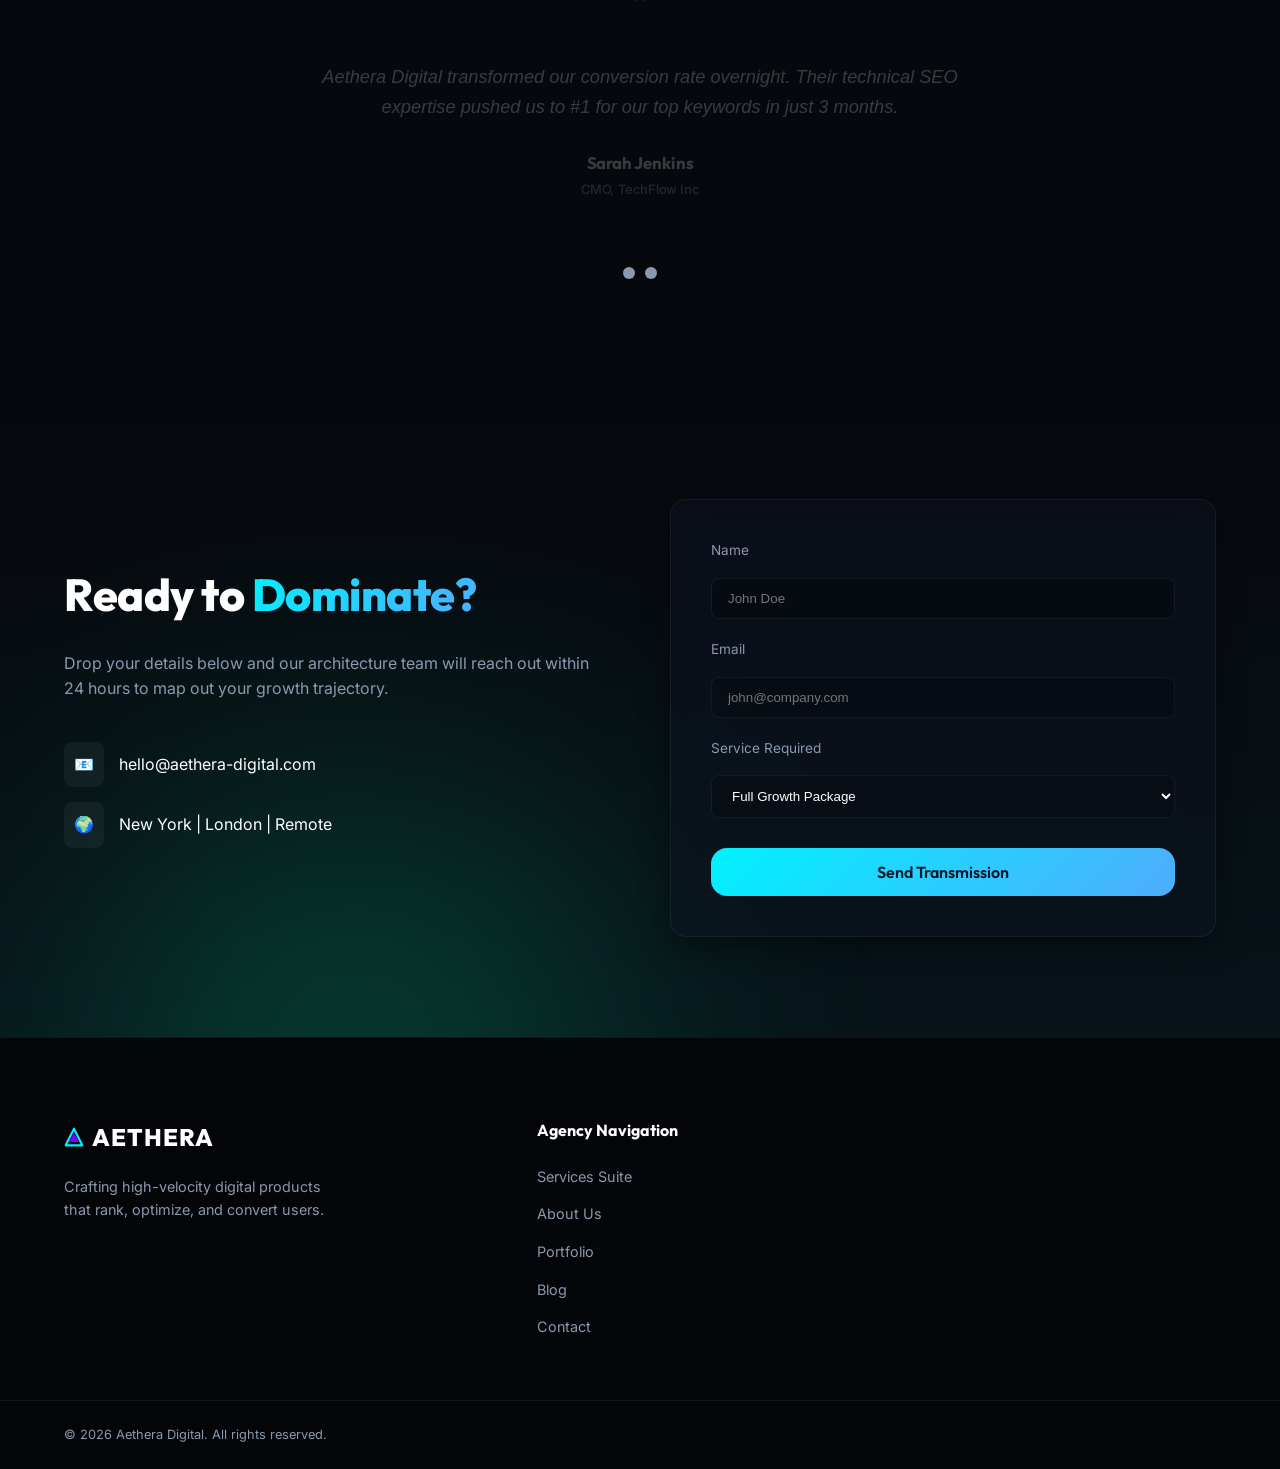
==== commit 29b984a3: "Complete premium website design integration" ====
--- a/index.html
+++ b/index.html
@@ -5,44 +5,41 @@
     <meta name="viewport" content="width=device-width, initial-scale=1.0">
     <title>Aethera Digital | High-Performance Web Solutions & Digital Marketing</title>
     <meta name="description" content="Aethera Digital crafts stunning, lightning-fast websites, optimizes core web vitals, boosts search rankings, and runs revenue-generating digital marketing campaigns.">
+    <link rel="canonical" href="https://aethera-solutions.vercel.app/">
+    <meta property="og:title" content="Aethera Digital | High-Performance Web Solutions & Digital Marketing">
+    <meta property="og:description" content="Aethera Digital crafts stunning, lightning-fast websites, optimizes core web vitals, boosts search rankings, and runs revenue-generating digital marketing campaigns.">
+    <meta property="og:type" content="website">
+    <meta property="og:url" content="https://aethera-solutions.vercel.app/">
     <link rel="preconnect" href="https://fonts.googleapis.com">
     <link rel="preconnect" href="https://fonts.gstatic.com" crossorigin>
     <link href="https://fonts.googleapis.com/css2?family=Inter:wght@300;400;500;600;700&family=Outfit:wght@400;500;600;700;800&display=swap" rel="stylesheet">
     <link rel="stylesheet" href="style.css">
 </head>
 <body>
-
-    <!-- Ambient Background Lighting Glows -->
     <div class="ambient-glow glow-1"></div>
     <div class="ambient-glow glow-2"></div>
     <div class="ambient-glow glow-3"></div>
 
-    <!-- Navigation Header -->
     <header id="main-header" class="site-header">
         <div class="header-container">
-            <a href="index.html" class="logo" id="header-logo">
+            <a href="index.html" class="logo">
                 <span class="logo-icon">
                     <svg width="24" height="24" viewBox="0 0 24 24" fill="none" xmlns="http://www.w3.org/2000/svg">
                         <path d="M12 2L2 22h20L12 2z" stroke="url(#logo-grad)" stroke-width="2.5" stroke-linejoin="round"/>
                         <path d="M12 7l6 11H6l6-11z" fill="url(#logo-grad-inner)"/>
                         <defs>
                             <linearGradient id="logo-grad" x1="2" y1="2" x2="22" y2="22" gradientUnits="userSpaceOnUse">
-                                <stop stop-color="#00f2fe"/>
-                                <stop offset="1" stop-color="#4facfe"/>
+                                <stop stop-color="#00f2fe"/><stop offset="1" stop-color="#4facfe"/>
                             </linearGradient>
                             <linearGradient id="logo-grad-inner" x1="6" y1="7" x2="18" y2="18" gradientUnits="userSpaceOnUse">
-                                <stop stop-color="#7f00ff"/>
-                                <stop offset="1" stop-color="#e100ff"/>
+                                <stop stop-color="#7f00ff"/><stop offset="1" stop-color="#e100ff"/>
                             </linearGradient>
                         </defs>
                     </svg>
-                </span>
-                AETHERA
+                </span>AETHERA
             </a>
-            
             <nav class="nav-menu" id="nav-menu">
                 <ul>
-                    <li><a href="index.html" class="nav-link active">Home</a></li>
                     <li><a href="services.html" class="nav-link">Services</a></li>
                     <li><a href="about.html" class="nav-link">About</a></li>
                     <li><a href="portfolio.html" class="nav-link">Portfolio</a></li>
@@ -50,228 +47,363 @@
                     <li><a href="contact.html" class="nav-link">Contact</a></li>
                 </ul>
             </nav>
-
-            <button class="mobile-menu-btn" id="mobile-menu-btn">
-                <span></span>
-                <span></span>
-                <span></span>
-            </button>
+            <div class="nav-actions">
+                <a href="contact.html" class="btn btn-primary btn-sm glowing-btn">Let's Talk</a>
+                <button class="mobile-nav-toggle" id="mobile-toggle" aria-label="Toggle Menu">
+                    <span class="hamburger-line"></span>
+                    <span class="hamburger-line"></span>
+                    <span class="hamburger-line"></span>
+                </button>
+            </div>
         </div>
     </header>
 
-    <!-- Hero Section -->
-    <section class="hero">
-        <div class="hero-content scroll-reveal fade-up">
-            <h1 class="hero-title">Digital Solutions That Drive <span class="gradient-text">Real Results</span></h1>
-            <p class="hero-subtitle">We craft stunning websites, optimize performance, and launch campaigns that generate real revenue for your business.</p>
-            <div class="hero-cta">
-                <a href="contact.html" class="btn btn-primary glowing-btn">Get Started Today</a>
-                <a href="services.html" class="btn btn-secondary">Learn More</a>
-            </div>
-        </div>
-        <div class="hero-visual scroll-reveal fade-up delay-1">
-            <div class="hero-graphic">
-                <svg width="400" height="300" viewBox="0 0 400 300" fill="none" xmlns="http://www.w3.org/2000/svg">
-                    <defs>
-                        <linearGradient id="hero-grad" x1="0" y1="0" x2="400" y2="300" gradientUnits="userSpaceOnUse">
-                            <stop stop-color="#00f2fe"/>
-                            <stop offset="1" stop-color="#4facfe"/>
-                        </linearGradient>
-                    </defs>
-                    <circle cx="200" cy="150" r="100" fill="url(#hero-grad)" opacity="0.2" class="animate-pulse"/>
-                    <circle cx="200" cy="150" r="75" stroke="url(#hero-grad)" stroke-width="2" fill="none" opacity="0.5"/>
-                    <circle cx="200" cy="150" r="50" stroke="url(#hero-grad)" stroke-width="2" fill="none" opacity="0.3"/>
-                    <rect x="160" y="110" width="80" height="80" fill="url(#hero-grad)" opacity="0.1" rx="8"/>
-                </svg>
-            </div>
-        </div>
-    </section>
-
-    <!-- Stats Section -->
-    <section class="stats-section scroll-reveal">
-        <div class="container">
-            <h2 class="section-title scroll-reveal fade-up">Our Track Record</h2>
-            <div class="stats-grid">
-                <div class="stat-card scroll-reveal fade-up">
-                    <div class="stat-number" data-target="150">0</div>
-                    <div class="stat-label">Projects Delivered</div>
-                </div>
-                <div class="stat-card scroll-reveal fade-up delay-1">
-                    <div class="stat-number" data-target="98">0</div>
-                    <div class="stat-label">% Client Satisfaction</div>
-                </div>
-                <div class="stat-card scroll-reveal fade-up delay-2">
-                    <div class="stat-number" data-target="12">0</div>
-                    <div class="stat-label">Years Combined Experience</div>
-                </div>
-                <div class="stat-card scroll-reveal fade-up delay-3">
-                    <div class="stat-number" data-target="50">0</div>
-                    <div class="stat-label">Team Members</div>
-                </div>
-            </div>
-        </div>
-    </section>
-
-    <!-- Services Preview Section -->
-    <section class="services-preview scroll-reveal">
-        <div class="container">
-            <div class="section-header scroll-reveal fade-up">
-                <h2 class="section-title">Our Services</h2>
-                <p class="section-subtitle">Everything you need for digital success</p>
-            </div>
-
-            <div class="services-grid">
-                <div class="service-card scroll-reveal fade-up">
-                    <div class="service-glow" style="background: radial-gradient(circle, rgba(0,242,254,0.15) 0%, transparent 70%);"></div>
-                    <div class="service-icon-box">
-                        <svg width="40" height="40" viewBox="0 0 24 24" fill="none" stroke="#00f2fe" stroke-width="2">
-                            <rect x="3" y="3" width="18" height="18" rx="2"/>
-                            <line x1="3" y1="9" x2="21" y2="9"/>
+    <div class="mobile-nav-overlay" id="mobile-overlay">
+        <nav class="mobile-nav-links">
+            <a href="services.html" class="mobile-link">Services</a>
+            <a href="about.html" class="mobile-link">About</a>
+            <a href="portfolio.html" class="mobile-link">Portfolio</a>
+            <a href="blog.html" class="mobile-link">Blog</a>
+            <a href="contact.html" class="mobile-link">Contact</a>
+            <a href="contact.html" class="btn btn-primary glowing-btn mobile-cta">Let's Talk</a>
+        </nav>
+    </div>
+
+    <main>
+        <!-- HERO SECTION -->
+        <section class="hero-section">
+            <canvas id="particle-canvas" class="particle-canvas"></canvas>
+            
+            <div class="container hero-container">
+                <!-- Left Content -->
+                <div class="hero-content scroll-reveal fade-up">
+                    <div class="badge-container">
+                        <span class="hero-badge">
+                            <span class="pulse-dot"></span> Peak Performance Engine V2.0
+                        </span>
+                    </div>
+                    <h1 class="hero-title">Engineering High Velocity <span class="gradient-text">Digital Engines</span></h1>
+                    <p class="hero-subtitle">We build lightning-fast web architectures backed by algorithmic technical SEO optimization to convert visitors into high-ticket clients.</p>
+                    <div class="hero-actions">
+                        <a href="#planner" class="btn btn-primary btn-lg glowing-btn">Start Estimation <span class="btn-icon">→</span></a>
+                        <a href="#services" class="btn btn-secondary btn-lg">Explore Architecture</a>
+                    </div>
+                </div>
+
+                <!-- Right Visual (Dashboard Mockup) -->
+                <div class="hero-visual scroll-reveal fade-left">
+                    <div class="floating-element element-1">AI Optimized</div>
+                    <div class="floating-element element-2">Global CDN</div>
+                    <div class="floating-element element-3">Schema Vitals</div>
+                    
+                    <div class="visual-wrapper">
+                        <div class="dashboard-mockup">
+                            <div class="mockup-header">
+                                <div class="dots">
+                                    <div class="dot red"></div>
+                                    <div class="dot yellow"></div>
+                                    <div class="dot green"></div>
+                                </div>
+                                <div class="url-bar">https://your-brand.com/scale</div>
+                            </div>
+                            <div class="mockup-body">
+                                <div class="mockup-grid">
+                                    
+                                    <div class="mockup-card main-stats">
+                                        <div class="stat-circle">
+                                            <svg viewBox="0 0 36 36" class="circular-chart green-chart">
+                                                <defs>
+                                                    <linearGradient id="glow" x1="0%" y1="0%" x2="100%" y2="100%">
+                                                        <stop id="stop-color-1" offset="0%" stop-color="#ff4b2b" />
+                                                        <stop id="stop-color-2" offset="100%" stop-color="#ff416c" />
+                                                    </linearGradient>
+                                                    <filter id="shadow">
+                                                        <feDropShadow dx="0" dy="0" stdDeviation="3" id="shadow-glow-color" flood-color="#ff4b2b" flood-opacity="0.6"/>
+                                                    </filter>
+                                                </defs>
+                                                <path class="circle-bg"
+                                                    d="M18 2.0845 a 15.9155 15.9155 0 0 1 0 31.831 a 15.9155 15.9155 0 0 1 0 -31.831" />
+                                                <path class="circle" stroke="url(#glow)" stroke-dasharray="100, 100" filter="url(#shadow)" id="dial-progress" style="stroke-dashoffset: 380; stroke-dasharray: 400; transition: stroke-dashoffset 2s ease-in-out;"
+                                                    d="M18 2.0845 a 15.9155 15.9155 0 0 1 0 31.831 a 15.9155 15.9155 0 0 1 0 -31.831" />
+                                                <text x="18" y="19.5" class="percentage"><tspan id="dial-score">42</tspan></text>
+                                                <text x="18" y="26" class="percentage" style="font-size: 3.5px; fill: var(--text-muted);" id="dial-status">SLOW</text>
+                                            </svg>
+                                        </div>
+                                        <div class="speed-controls" style="margin-top: 20px; display: flex; flex-direction: column; align-items: center; gap: 10px;">
+                                            <div class="glow-ring" style="padding: 10px; border-radius: 50%; background: radial-gradient(circle, rgba(255, 75, 43, 0.05) 0%, transparent 70%); transition: all 1s;">
+                                                <button id="optimize-btn" class="btn btn-sm btn-outline" style="border-color: var(--color-primary); color: var(--color-primary); font-size: 0.75rem; padding: 6px 12px; background: transparent; border-width: 1.5px; border-style: solid; border-radius: 6px; cursor: pointer;">Supercharge Performance</button>
+                                                <button id="reset-speed-btn" class="btn btn-sm btn-secondary" style="display: none; font-size: 0.75rem; padding: 6px 12px; background: rgba(255,255,255,0.05); color: #fff; border: 1px solid rgba(255,255,255,0.06); border-radius: 6px; cursor: pointer;">Reset</button>
+                                            </div>
+                                        </div>
+                                    </div>
+
+                                    <div class="mockup-card">
+                                        <h4 class="card-title">Core Web Vitals</h4>
+                                        <ul style="list-style:none; padding:0; margin:0; font-size:0.7rem;">
+                                            <li style="margin-bottom:6px;"><span id="bullet-lcp" class="feat-bullet red-bullet">❌ <span id="lcp-val">3.8s</span> LCP</span></li>
+                                            <li style="margin-bottom:6px;"><span id="bullet-tbt" class="feat-bullet red-bullet">❌ <span id="tbt-val">480ms</span> TBT</span></li>
+                                            <li><span id="bullet-seo" class="feat-bullet red-bullet">❌ <span id="fid-val" style="display:none;">110ms</span> Low Ranking Penalty</span></li>
+                                        </ul>
+                                    </div>
+                                    
+                                    <div class="mockup-card">
+                                        <h4 class="card-title">Conversions</h4>
+                                        <div class="bar-chart">
+                                            <div class="bar" style="height: 20%;"></div>
+                                            <div class="bar" style="height: 35%;"></div>
+                                            <div class="bar" style="height: 50%;"></div>
+                                            <div class="bar" style="height: 80%;"></div>
+                                        </div>
+                                    </div>
+                                    
+                                </div>
+                            </div>
+                        </div>
+                    </div>
+                </div>
+            </div>
+        </section>
+
+        <!-- STATS SECTION -->
+        <section class="stats-section">
+            <div class="container">
+                <div class="stats-grid" style="display: grid; grid-template-columns: repeat(auto-fit, minmax(200px, 1fr)); gap: 24px; padding: 40px 0;">
+                    <div class="stat-item scroll-reveal fade-up">
+                        <div class="stat-number-row">
+                            <span class="stat-number" data-target="150">0</span>
+                            <span class="stat-suffix">+</span>
+                        </div>
+                        <span class="stat-label">Platforms Deployed</span>
+                    </div>
+                    <div class="stat-item scroll-reveal fade-up" style="transition-delay: 100ms;">
+                        <div class="stat-number-row">
+                            <span class="stat-number" data-target="50">0</span>
+                            <span class="stat-suffix">M+</span>
+                        </div>
+                        <span class="stat-label">Revenue Generated</span>
+                    </div>
+                    <div class="stat-item scroll-reveal fade-up" style="transition-delay: 200ms;">
+                        <div class="stat-number-row">
+                            <span class="stat-number" data-target="99">0</span>
+                            <span class="stat-suffix">.9%</span>
+                        </div>
+                        <span class="stat-label">Uptime Architecture</span>
+                    </div>
+                    <div class="stat-item scroll-reveal fade-up" style="transition-delay: 300ms;">
+                        <div class="stat-number-row">
+                            <span class="stat-number" data-target="10">0</span>
+                            <span class="stat-suffix">X</span>
+                        </div>
+                        <span class="stat-label">Average ROI</span>
+                    </div>
+                </div>
+            </div>
+        </section>
+
+        <!-- SERVICES SECTION -->
+        <section id="services" class="services-section">
+            <div class="container">
+                <div class="section-header scroll-reveal fade-up">
+                    <h2 class="section-title">High-Octane <span class="gradient-text">Service Suite</span></h2>
+                    <p class="section-desc" style="color: var(--text-muted); font-size: 1.1rem; max-width: 600px; margin: 20px auto;">We don't just build websites; we engineer digital assets designed to dominate search rankings and maximize conversion rates.</p>
+                </div>
+                
+                <div class="services-grid" style="display: grid; grid-template-columns: repeat(auto-fit, minmax(250px, 1fr)); gap: 30px;">
+                    <!-- Web Design -->
+                    <div class="service-card card-glass scroll-reveal fade-up" style="padding: 30px;">
+                        <div class="service-icon" style="margin-bottom: 20px;"><span style="font-size:2.5rem;">🎨</span></div>
+                        <h3 class="service-title" style="font-family: var(--font-heading); margin-bottom: 15px; font-size: 1.3rem;">UX/UI Design</h3>
+                        <p class="service-desc" style="color: var(--text-muted); font-size: 0.95rem; margin-bottom: 20px;">Immersive, user-centric interfaces crafted with neuro-design principles to significantly boost engagement.</p>
+                        <a href="services.html" class="service-link" style="color: var(--color-primary); text-decoration: none; font-weight: 600; font-size: 0.9rem;">View Architecture →</a>
+                    </div>
+                    
+                    <!-- Full Stack Dev -->
+                    <div class="service-card card-glass scroll-reveal fade-up" style="transition-delay: 100ms; padding: 30px;">
+                        <div class="service-icon" style="margin-bottom: 20px;"><span style="font-size:2.5rem;">⚡</span></div>
+                        <h3 class="service-title" style="font-family: var(--font-heading); margin-bottom: 15px; font-size: 1.3rem;">Next-Gen Development</h3>
+                        <p class="service-desc" style="color: var(--text-muted); font-size: 0.95rem; margin-bottom: 20px;">Lightning-fast architectures built for infinite scalability and security.</p>
+                        <a href="services.html" class="service-link" style="color: var(--color-primary); text-decoration: none; font-weight: 600; font-size: 0.9rem;">View Tech Stack →</a>
+                    </div>
+                    
+                    <!-- SEO -->
+                    <div class="service-card card-glass scroll-reveal fade-up" style="transition-delay: 200ms; padding: 30px;">
+                        <div class="service-icon" style="margin-bottom: 20px;"><span style="font-size:2.5rem;">🚀</span></div>
+                        <h3 class="service-title" style="font-family: var(--font-heading); margin-bottom: 15px; font-size: 1.3rem;">Algorithmic SEO</h3>
+                        <p class="service-desc" style="color: var(--text-muted); font-size: 0.95rem; margin-bottom: 20px;">Deep technical SEO, schema markup, and content silos to dominate search.</p>
+                        <a href="services.html" class="service-link" style="color: var(--color-primary); text-decoration: none; font-weight: 600; font-size: 0.9rem;">View SEO Strategy →</a>
+                    </div>
+                    
+                    <!-- Conversion Optimization -->
+                    <div class="service-card card-glass scroll-reveal fade-up" style="transition-delay: 300ms; padding: 30px;">
+                        <div class="service-icon" style="margin-bottom: 20px;"><span style="font-size:2.5rem;">📈</span></div>
+                        <h3 class="service-title" style="font-family: var(--font-heading); margin-bottom: 15px; font-size: 1.3rem;">CRO & Funnel Mapping</h3>
+                        <p class="service-desc" style="color: var(--text-muted); font-size: 0.95rem; margin-bottom: 20px;">Data-driven A/B testing and funnel optimization to turn traffic into paying customers.</p>
+                        <a href="services.html" class="service-link" style="color: var(--color-primary); text-decoration: none; font-weight: 600; font-size: 0.9rem;">View Conversion Logic →</a>
+                    </div>
+                </div>
+            </div>
+        </section>
+
+        <!-- COST & TIMELINE PLANNER -->
+        <section id="planner" class="planner-section" style="padding: 100px 0; background: rgba(0,0,0,0.2);">
+            <div class="container">
+                <div class="section-header scroll-reveal fade-up">
+                    <h2 class="section-title">Solution <span class="gradient-text">Estimator</span></h2>
+                    <p class="section-desc" style="color: var(--text-muted); font-size: 1.1rem; max-width: 600px; margin: 20px auto;">Get a transparent projection of timelines and investments for your next digital leap.</p>
+                </div>
+
+                <div class="planner-layout" style="display: grid; grid-template-columns: repeat(auto-fit, minmax(300px, 1fr)); gap: 40px;">
+                    <!-- Left: Inputs -->
+                    <div class="planner-inputs scroll-reveal fade-right">
+                        <h3 style="margin-bottom: 20px; font-family: var(--font-heading);">Select Required Infrastructure</h3>
+                        
+                        <div class="services-selector" style="display: grid; grid-template-columns: 1fr 1fr; gap: 15px; margin-bottom: 30px;">
+                            <label class="selector-card card-glass" style="padding: 15px; cursor: pointer; display: flex; align-items: center; gap: 10px;">
+                                <input type="checkbox" name="calc-service" value="webdesign" style="accent-color: var(--color-primary);">
+                                <span>Web Design</span>
+                            </label>
+                            <label class="selector-card card-glass" style="padding: 15px; cursor: pointer; display: flex; align-items: center; gap: 10px;">
+                                <input type="checkbox" name="calc-service" value="webdev" style="accent-color: var(--color-primary);">
+                                <span>Development</span>
+                            </label>
+                            <label class="selector-card card-glass" style="padding: 15px; cursor: pointer; display: flex; align-items: center; gap: 10px;">
+                                <input type="checkbox" name="calc-service" value="seo" style="accent-color: var(--color-primary);">
+                                <span>Advanced SEO</span>
+                            </label>
+                            <label class="selector-card card-glass" style="padding: 15px; cursor: pointer; display: flex; align-items: center; gap: 10px;">
+                                <input type="checkbox" name="calc-service" value="hosting" style="accent-color: var(--color-primary);">
+                                <span>Cloud Hosting</span>
+                            </label>
+                        </div>
+
+                        <h3 style="margin-bottom: 20px; font-family: var(--font-heading);">Project Scale & Complexity</h3>
+                        <div class="scale-slider-container">
+                            <input type="range" id="scale-slider" min="1" max="3" value="1" style="width: 100%; accent-color: var(--color-primary);">
+                            <div class="slider-labels" style="display: flex; justify-content: space-between; margin-top: 10px; font-size: 0.85rem; color: var(--text-muted);">
+                                <span class="label-opt active-lbl">MVP</span>
+                                <span class="label-opt">Growth</span>
+                                <span class="label-opt">Enterprise</span>
+                            </div>
+                        </div>
+                    </div>
+
+                    <!-- Right: Summary Output -->
+                    <div class="planner-summary card-glass scroll-reveal fade-left" style="padding: 40px;">
+                        <h3 style="margin-bottom: 10px; font-family: var(--font-heading);">Estimated Investment</h3>
+                        <div class="price-display" style="margin-bottom: 20px;">
+                            <span style="font-size: 3.5rem; font-family: var(--font-heading); font-weight: 800; color: var(--color-primary);">$<span id="price-number">0</span></span>
+                            <div id="price-schedule" style="color: var(--text-muted); font-size: 0.9rem;">Choose offerings above</div>
+                        </div>
+                        
+                        <h4 style="margin-bottom: 15px; font-family: var(--font-heading);">Roadmap & Deliverables</h4>
+                        <ul id="roadmap-summary" style="list-style: none; padding: 0; color: var(--text-muted); font-size: 0.95rem; line-height: 1.8;">
+                            <li><span class="check-icon">⚠</span> Please select at least one growth service.</li>
+                        </ul>
+
+                        <button id="calculator-cta" class="btn btn-primary btn-block glowing-btn" style="margin-top: 30px;">Initialize Project Setup</button>
+                    </div>
+                </div>
+            </div>
+        </section>
+
+        <!-- TESTIMONIALS SECTION -->
+        <section class="testimonials-section" style="padding: 120px 0; overflow: hidden;">
+            <div class="container">
+                <div class="section-header scroll-reveal fade-up">
+                    <h2 class="section-title">Client <span class="gradient-text">Success Matrix</span></h2>
+                </div>
+                
+                <div class="testimonial-slider-container" style="position: relative; max-width: 800px; margin: 0 auto; overflow: hidden;">
+                    <div id="testimonial-track" style="display: flex; transition: transform 0.5s ease-in-out;">
+                        <!-- Testimonial 1 -->
+                        <div class="testimonial-card" style="min-width: 100%; padding: 40px; text-align: center;">
+                            <div class="quote-icon" style="font-size: 3rem; color: var(--color-primary); opacity: 0.5; margin-bottom: 20px;">"</div>
+                            <p class="testimonial-text" style="font-size: 1.2rem; font-style: italic; margin-bottom: 30px;">Aethera Digital transformed our conversion rate overnight. Their technical SEO expertise pushed us to #1 for our top keywords in just 3 months.</p>
+                            <h4 class="client-name" style="font-family: var(--font-heading); color: #fff;">Sarah Jenkins</h4>
+                            <span class="client-role" style="color: var(--text-muted); font-size: 0.85rem;">CMO, TechFlow Inc</span>
+                        </div>
+                        <!-- Testimonial 2 -->
+                        <div class="testimonial-card" style="min-width: 100%; padding: 40px; text-align: center;">
+                            <div class="quote-icon" style="font-size: 3rem; color: var(--color-primary); opacity: 0.5; margin-bottom: 20px;">"</div>
+                            <p class="testimonial-text" style="font-size: 1.2rem; font-style: italic; margin-bottom: 30px;">The fastest web application we've ever deployed. The LCP drop from 4s to 0.5s directly correlated with a 40% jump in our sales.</p>
+                            <h4 class="client-name" style="font-family: var(--font-heading); color: #fff;">Michael Chen</h4>
+                            <span class="client-role" style="color: var(--text-muted); font-size: 0.85rem;">Founder, E-Commerce Elevate</span>
+                        </div>
+                    </div>
+                    <div class="dot-navs" style="display: flex; justify-content: center; gap: 10px; margin-top: 20px;">
+                        <span class="dot-nav active" data-index="0" style="width: 12px; height: 12px; border-radius: 50%; background: var(--text-muted); cursor: pointer;"></span>
+                        <span class="dot-nav" data-index="1" style="width: 12px; height: 12px; border-radius: 50%; background: var(--text-muted); cursor: pointer;"></span>
+                    </div>
+                </div>
+            </div>
+        </section>
+
+        <!-- CONTACT / CTA SECTION -->
+        <section id="contact" class="contact-section" style="padding: 100px 0; background: linear-gradient(to top, rgba(0,242,254,0.05) 0%, transparent 100%);">
+            <div class="container">
+                <div class="contact-layout" style="display: grid; grid-template-columns: repeat(auto-fit, minmax(300px, 1fr)); gap: 60px; align-items: center;">
+                    <div class="contact-content scroll-reveal fade-right">
+                        <h2 class="section-title" style="margin-bottom: 20px;">Ready to <span class="gradient-text">Dominate?</span></h2>
+                        <p class="section-desc" style="margin-bottom: 40px; color: var(--text-muted); line-height: 1.6;">Drop your details below and our architecture team will reach out within 24 hours to map out your growth trajectory.</p>
+                        
+                        <div class="contact-info" style="margin-bottom: 30px;">
+                            <div style="display: flex; align-items: center; gap: 15px; margin-bottom: 15px;">
+                                <span style="background: rgba(255,255,255,0.05); padding: 10px; border-radius: 8px;">📧</span>
+                                <span>hello@aethera-digital.com</span>
+                            </div>
+                            <div style="display: flex; align-items: center; gap: 15px;">
+                                <span style="background: rgba(255,255,255,0.05); padding: 10px; border-radius: 8px;">🌍</span>
+                                <span>New York | London | Remote</span>
+                            </div>
+                        </div>
+                    </div>
+                    
+                    <div class="contact-form-wrapper card-glass scroll-reveal fade-left" style="padding: 40px;">
+                        <form id="agency-contact-form" class="contact-form" style="display: flex; flex-direction: column; gap: 20px;">
+                            <div class="form-group">
+                                <label style="display: block; margin-bottom: 8px; font-size: 0.85rem; color: var(--text-muted);">Name</label>
+                                <input type="text" id="form-name" placeholder="John Doe" style="width: 100%; padding: 12px 16px; background: rgba(0,0,0,0.2); border: 1px solid var(--border-color); border-radius: 8px; color: #fff; outline: none;">
+                                <span id="name-error" style="color: var(--color-danger); font-size: 0.75rem; display: none; margin-top: 5px;">Please enter your name.</span>
+                            </div>
+                            <div class="form-group">
+                                <label style="display: block; margin-bottom: 8px; font-size: 0.85rem; color: var(--text-muted);">Email</label>
+                                <input type="email" id="form-email" placeholder="john@company.com" style="width: 100%; padding: 12px 16px; background: rgba(0,0,0,0.2); border: 1px solid var(--border-color); border-radius: 8px; color: #fff; outline: none;">
+                                <span id="email-error" style="color: var(--color-danger); font-size: 0.75rem; display: none; margin-top: 5px;">Please enter a valid email.</span>
+                            </div>
+                            <div class="form-group">
+                                <label style="display: block; margin-bottom: 8px; font-size: 0.85rem; color: var(--text-muted);">Service Required</label>
+                                <select id="form-service" style="width: 100%; padding: 12px 16px; background: rgba(0,0,0,0.2); border: 1px solid var(--border-color); border-radius: 8px; color: #fff; outline: none;">
+                                    <option value="all" style="background: #0f172a;">Full Growth Package</option>
+                                    <option value="webdesign" style="background: #0f172a;">Web Design</option>
+                                    <option value="webdev" style="background: #0f172a;">Development</option>
+                                    <option value="seo" style="background: #0f172a;">SEO</option>
+                                </select>
+                            </div>
+                            <button type="submit" class="btn btn-primary glowing-btn" style="margin-top: 10px; border: none; font-size: 1rem; cursor: pointer;">Send Transmission</button>
+                        </form>
+                    </div>
+                </div>
+            </div>
+        </section>
+    </main>
+
+    <footer class="site-footer">
+        <div class="container footer-container">
+            <div class="footer-brand">
+                <a href="index.html" class="logo footer-logo">
+                    <span class="logo-icon">
+                        <svg width="20" height="20" viewBox="0 0 24 24" fill="none" xmlns="http://www.w3.org/2000/svg">
+                            <path d="M12 2L2 22h20L12 2z" stroke="#00f2fe" stroke-width="2.5" stroke-linejoin="round"/>
+                            <path d="M12 7l6 11H6l6-11z" fill="#7f00ff"/>
                         </svg>
-                    </div>
-                    <h3 class="service-card-title">Web Development</h3>
-                    <p class="service-card-desc">Lightning-fast, scalable websites built with modern technologies.</p>
-                    <a href="services.html" class="service-link">Learn More →</a>
-                </div>
-
-                <div class="service-card scroll-reveal fade-up delay-1">
-                    <div class="service-glow" style="background: radial-gradient(circle, rgba(0,245,160,0.15) 0%, transparent 70%);"></div>
-                    <div class="service-icon-box">
-                        <svg width="40" height="40" viewBox="0 0 24 24" fill="none" stroke="#00f5a0" stroke-width="2">
-                            <path d="M12 2L2 22h20L12 2z"/>
-                            <circle cx="12" cy="12" r="3"/>
-                        </svg>
-                    </div>
-                    <h3 class="service-card-title">SEO Optimization</h3>
-                    <p class="service-card-desc">Dominate search rankings and drive organic traffic.</p>
-                    <a href="services.html" class="service-link">Learn More →</a>
-                </div>
-
-                <div class="service-card scroll-reveal fade-up delay-2">
-                    <div class="service-glow" style="background: radial-gradient(circle, rgba(127,0,255,0.15) 0%, transparent 70%);"></div>
-                    <div class="service-icon-box">
-                        <svg width="40" height="40" viewBox="0 0 24 24" fill="none" stroke="#7f00ff" stroke-width="2">
-                            <polyline points="12 3 20 7.5 20 16.5 12 21 4 16.5 4 7.5 12 3"/>
-                            <line x1="12" y1="12" x2="20" y2="7.5"/>
-                            <line x1="12" y1="12" x2="12" y2="21"/>
-                            <line x1="12" y1="12" x2="4" y2="7.5"/>
-                        </svg>
-                    </div>
-                    <h3 class="service-card-title">Digital Marketing</h3>
-                    <p class="service-card-desc">Strategic campaigns that convert and generate revenue.</p>
-                    <a href="services.html" class="service-link">Learn More →</a>
-                </div>
-            </div>
-
-            <div class="services-cta scroll-reveal fade-up">
-                <a href="services.html" class="btn btn-secondary">View All Services</a>
-            </div>
-        </div>
-    </section>
-
-    <!-- Featured Projects -->
-    <section class="featured-projects scroll-reveal">
-        <div class="container">
-            <div class="section-header scroll-reveal fade-up">
-                <h2 class="section-title">Featured Work</h2>
-                <p class="section-subtitle">Check out what we've built for our clients</p>
-            </div>
-
-            <div class="portfolio-grid">
-                <div class="port-card scroll-reveal fade-up">
-                    <div class="port-img">
-                        <div class="port-img-bg" style="background: linear-gradient(135deg, #1e3c72, #2a5298);"></div>
-                    </div>
-                    <div class="port-body">
-                        <span class="port-tag">E-Commerce</span>
-                        <h3 class="port-title">Aura Apothecary</h3>
-                        <p class="port-desc">Rebuilt a headless commerce suite, transforming a slow legacy store into a lightning-fast shopping experience.</p>
-                    </div>
-                </div>
-
-                <div class="port-card scroll-reveal fade-up delay-1">
-                    <div class="port-img">
-                        <div class="port-img-bg" style="background: linear-gradient(135deg, #667eea, #764ba2);"></div>
-                    </div>
-                    <div class="port-body">
-                        <span class="port-tag">SaaS Platform</span>
-                        <h3 class="port-title">DataVault Analytics</h3>
-                        <p class="port-desc">Created a real-time analytics dashboard with advanced data visualization for enterprise clients.</p>
-                    </div>
-                </div>
-
-                <div class="port-card scroll-reveal fade-up delay-2">
-                    <div class="port-img">
-                        <div class="port-img-bg" style="background: linear-gradient(135deg, #f093fb, #f5576c);"></div>
-                    </div>
-                    <div class="port-body">
-                        <span class="port-tag">Corporate Website</span>
-                        <h3 class="port-title">TechCorp Solutions</h3>
-                        <p class="port-desc">Designed and built a modern corporate presence with CMS integration and lead capture systems.</p>
-                    </div>
-                </div>
-            </div>
-
-            <div class="portfolio-cta scroll-reveal fade-up">
-                <a href="portfolio.html" class="btn btn-primary">View All Projects</a>
-            </div>
-        </div>
-    </section>
-
-    <!-- Why Us Section -->
-    <section class="why-us scroll-reveal">
-        <div class="container">
-            <h2 class="section-title scroll-reveal fade-up">Why Aethera Digital?</h2>
-            <div class="why-us-grid">
-                <div class="why-card scroll-reveal fade-up">
-                    <div class="why-icon">✓</div>
-                    <h3>Expert Team</h3>
-                    <p>Years of experience across web development, design, and digital marketing.</p>
-                </div>
-                <div class="why-card scroll-reveal fade-up delay-1">
-                    <div class="why-icon">✓</div>
-                    <h3>Results Focused</h3>
-                    <p>We measure success by your business growth and ROI, not just deliverables.</p>
-                </div>
-                <div class="why-card scroll-reveal fade-up delay-2">
-                    <div class="why-icon">✓</div>
-                    <h3>Agile Process</h3>
-                    <p>Flexible, transparent, and collaborative approach to every project.</p>
-                </div>
-                <div class="why-card scroll-reveal fade-up delay-3">
-                    <div class="why-icon">✓</div>
-                    <h3>24/7 Support</h3>
-                    <p>Ongoing maintenance, monitoring, and optimization of your digital assets.</p>
-                </div>
-            </div>
-        </div>
-    </section>
-
-    <!-- CTA Section -->
-    <section class="cta-main scroll-reveal">
-        <h2>Ready to Grow Your Business?</h2>
-        <p>Let's create something amazing together. Get a free consultation today.</p>
-        <a href="contact.html" class="btn btn-primary glowing-btn btn-lg">Schedule Free Consultation</a>
-    </section>
-
-    <!-- Footer -->
-    <footer class="site-footer">
-        <div class="footer-content">
-            <div class="footer-section">
-                <h4>Aethera Digital</h4>
-                <p>High-performance web solutions for modern businesses.</p>
-            </div>
-            <div class="footer-section">
-                <h4>Services</h4>
+                    </span>AETHERA
+                </a>
+                <p class="footer-desc">Crafting high-velocity digital products that rank, optimize, and convert users.</p>
+            </div>
+            <div class="footer-links">
+                <h4>Agency Navigation</h4>
                 <ul>
-                    <li><a href="services.html">Web Development</a></li>
-                    <li><a href="services.html">SEO Optimization</a></li>
-                    <li><a href="services.html">Digital Marketing</a></li>
-                </ul>
-            </div>
-            <div class="footer-section">
-                <h4>Company</h4>
-                <ul>
+                    <li><a href="services.html">Services Suite</a></li>
                     <li><a href="about.html">About Us</a></li>
                     <li><a href="portfolio.html">Portfolio</a></li>
                     <li><a href="blog.html">Blog</a></li>
@@ -280,10 +412,12 @@
             </div>
         </div>
         <div class="footer-bottom">
-            <p>&copy; <span id="current-year">2026</span> Aethera Digital. All rights reserved.</p>
+            <div class="container bottom-container">
+                <p class="copyright">&copy; <span id="current-year"></span> Aethera Digital. All rights reserved.</p>
+            </div>
         </div>
     </footer>
 
     <script src="app.js"></script>
 </body>
-</html>
+</html>
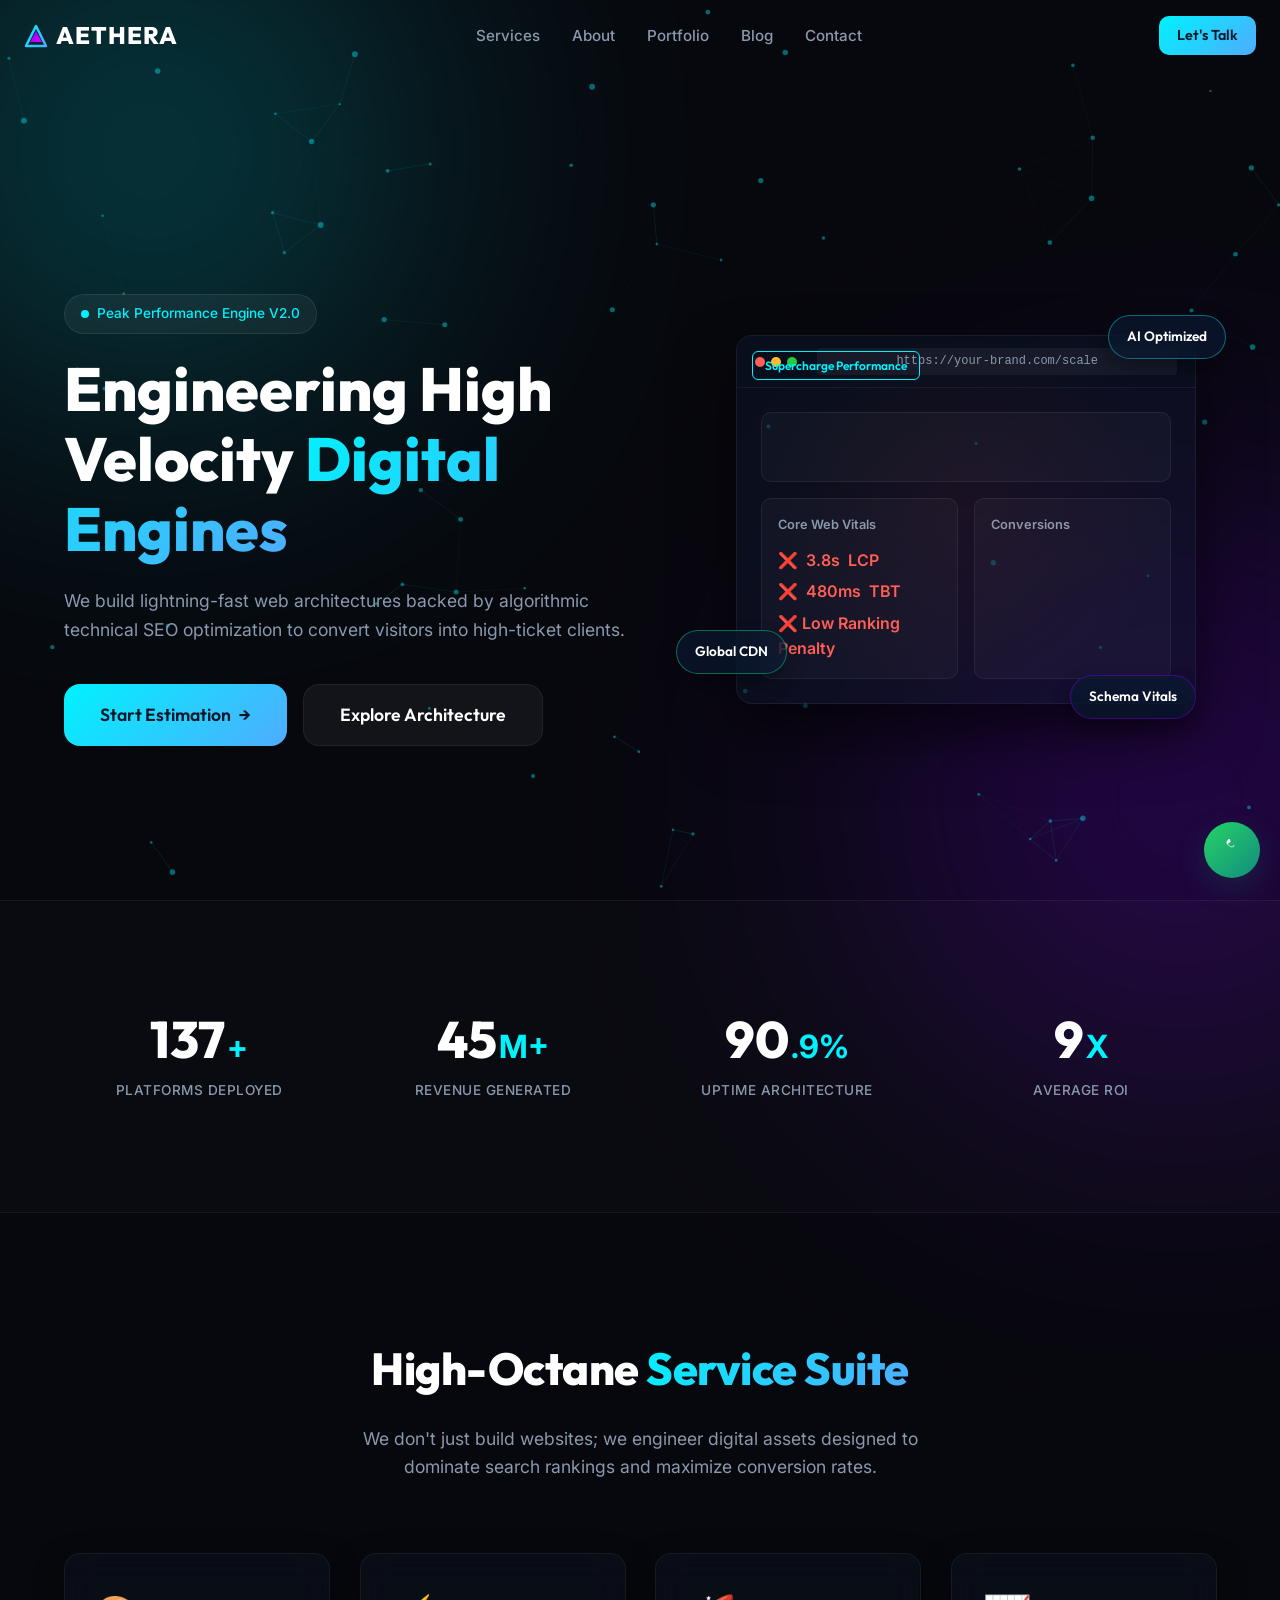
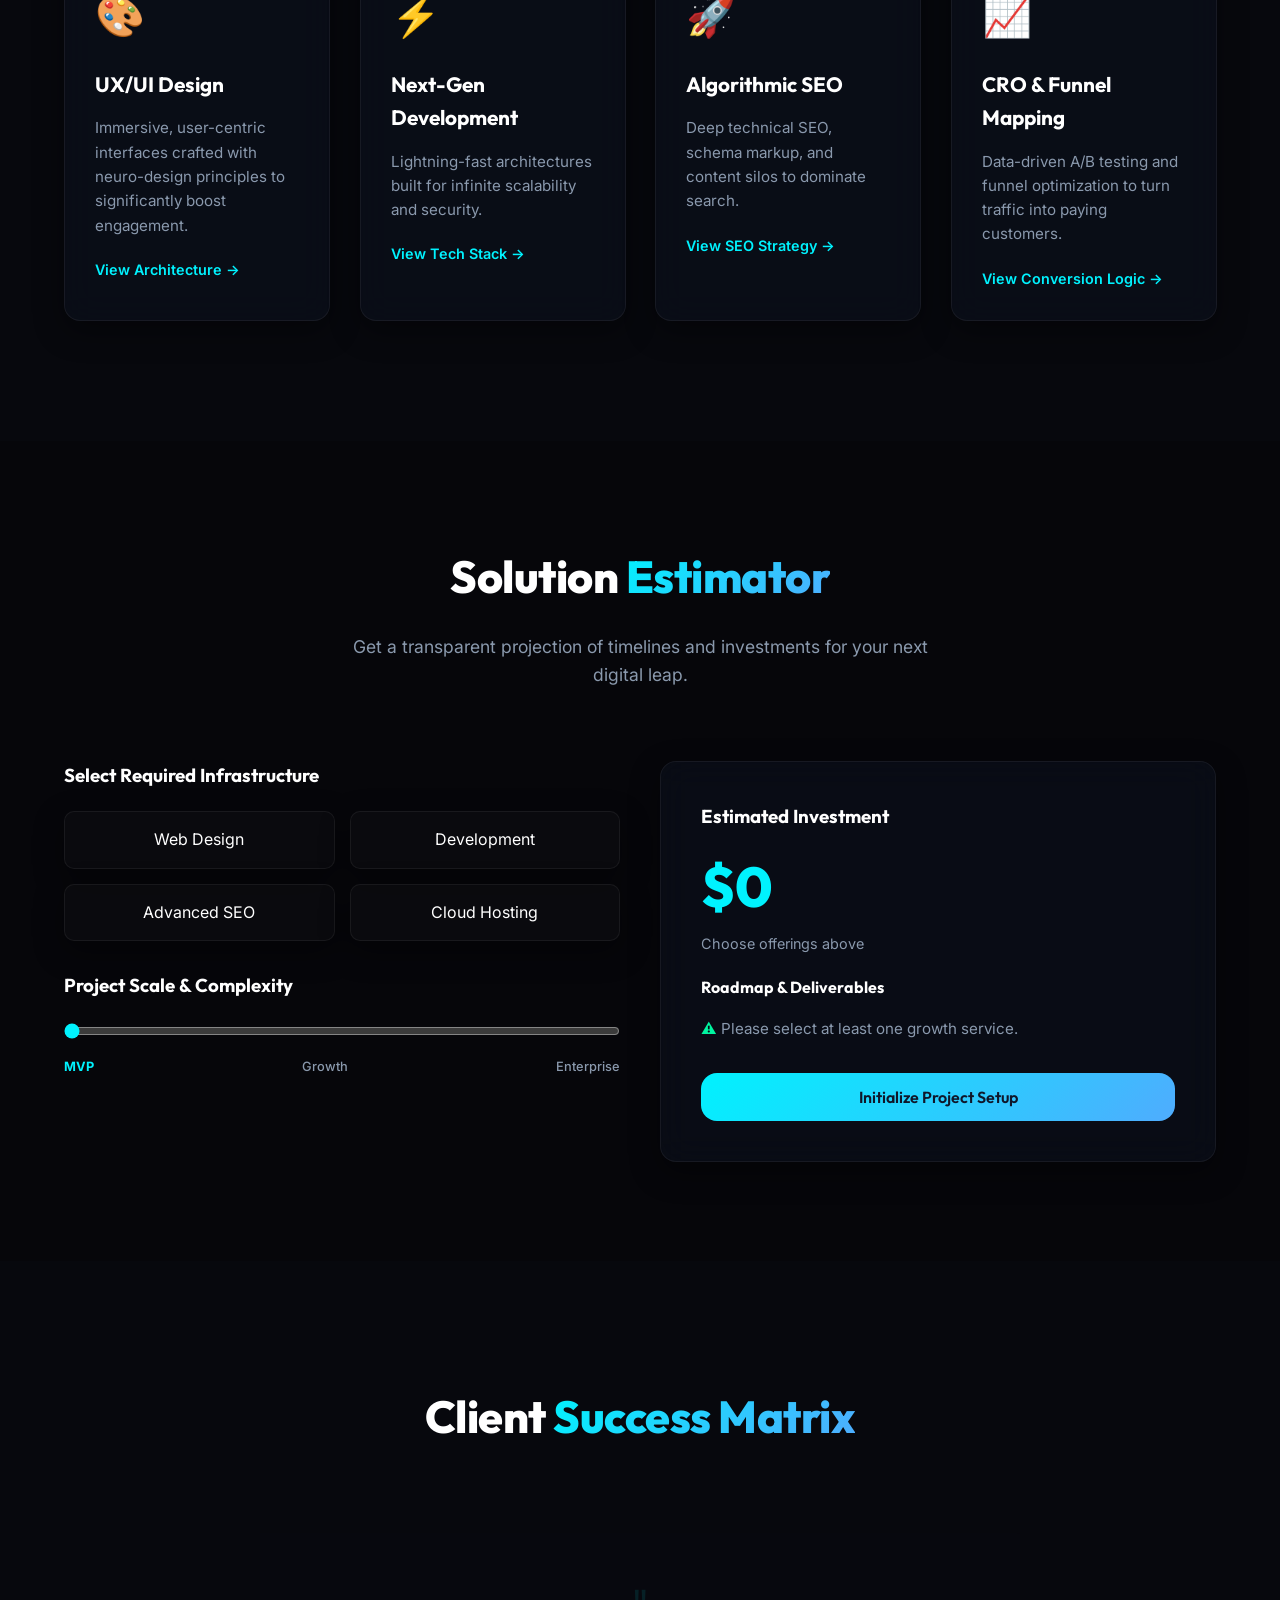
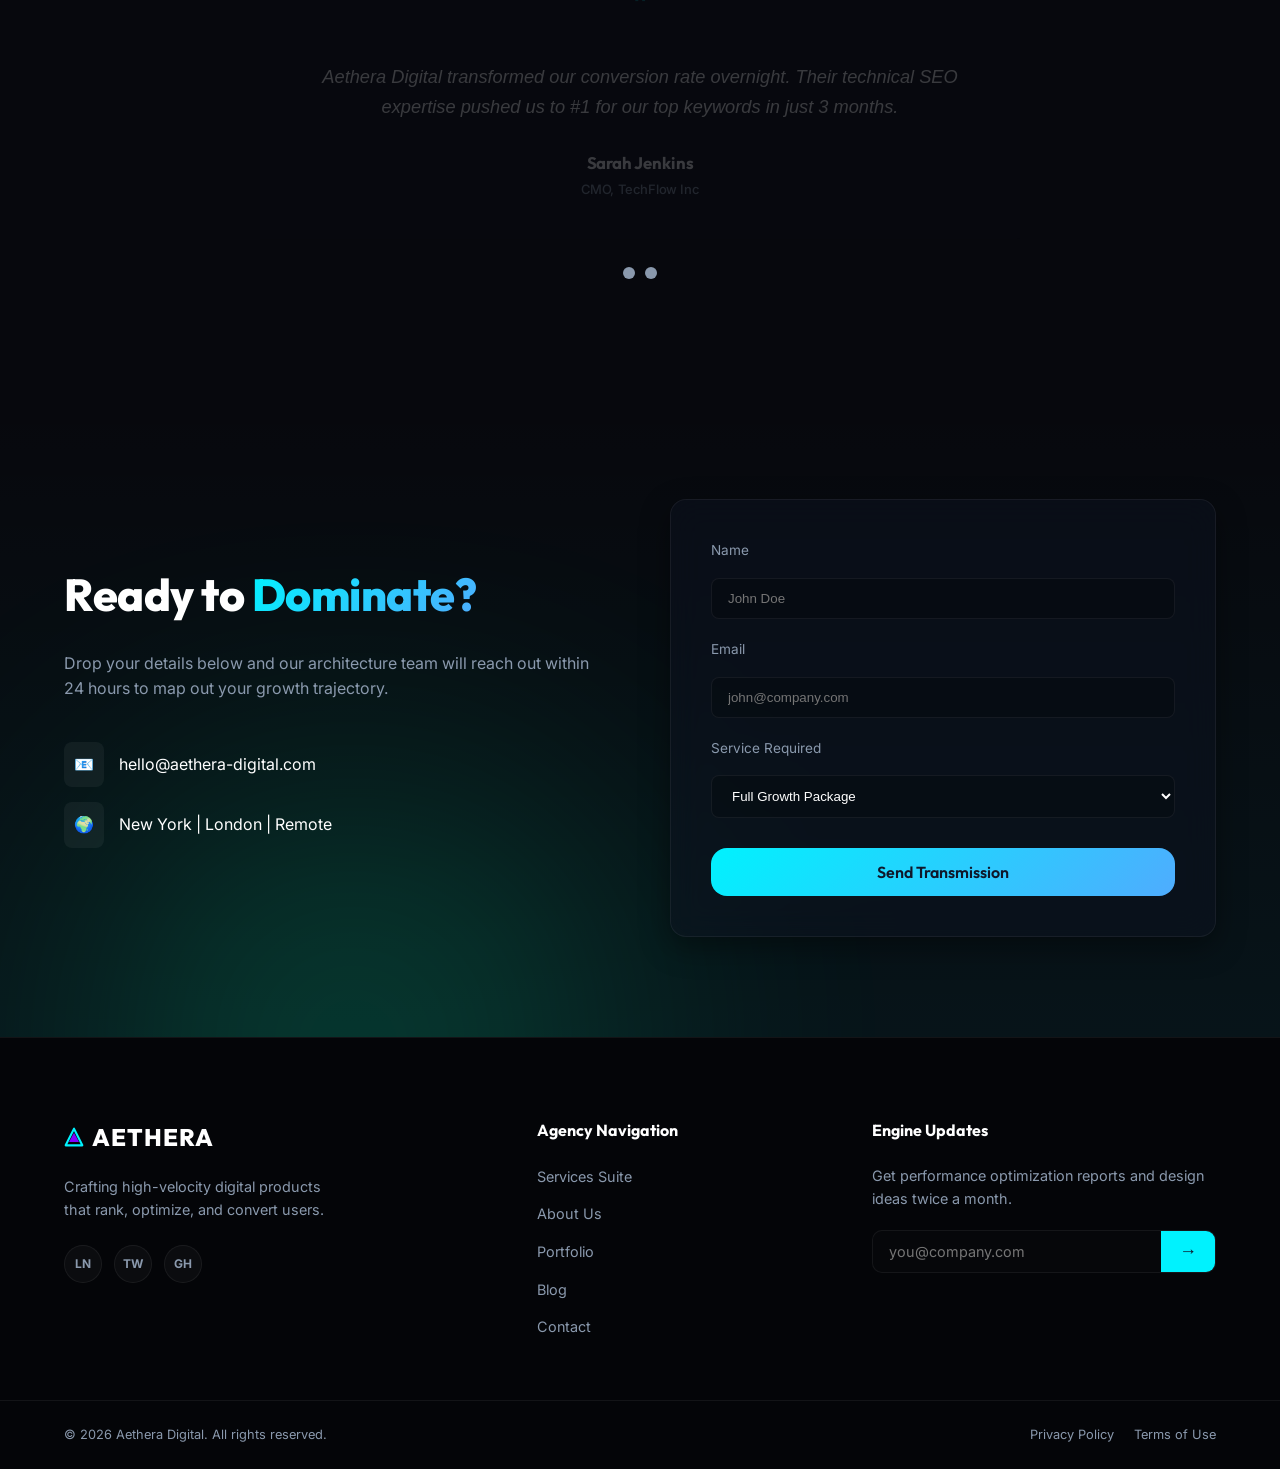
==== commit 29d4dc7f: "Standardize layout, footers and add WhatsApp float universally" ====
--- a/index.html
+++ b/index.html
@@ -391,14 +391,14 @@
         <div class="container footer-container">
             <div class="footer-brand">
                 <a href="index.html" class="logo footer-logo">
-                    <span class="logo-icon">
-                        <svg width="20" height="20" viewBox="0 0 24 24" fill="none" xmlns="http://www.w3.org/2000/svg">
-                            <path d="M12 2L2 22h20L12 2z" stroke="#00f2fe" stroke-width="2.5" stroke-linejoin="round"/>
-                            <path d="M12 7l6 11H6l6-11z" fill="#7f00ff"/>
-                        </svg>
-                    </span>AETHERA
+                    <span class="logo-icon"><svg width="20" height="20" viewBox="0 0 24 24" fill="none"><path d="M12 2L2 22h20L12 2z" stroke="#00f2fe" stroke-width="2.5" stroke-linejoin="round"/><path d="M12 7l6 11H6l6-11z" fill="#7f00ff"/></svg></span>AETHERA
                 </a>
                 <p class="footer-desc">Crafting high-velocity digital products that rank, optimize, and convert users.</p>
+                <div class="footer-socials">
+                    <a href="#" aria-label="LinkedIn" class="social-link">LN</a>
+                    <a href="#" aria-label="Twitter" class="social-link">TW</a>
+                    <a href="#" aria-label="GitHub" class="social-link">GH</a>
+                </div>
             </div>
             <div class="footer-links">
                 <h4>Agency Navigation</h4>
@@ -410,14 +410,26 @@
                     <li><a href="contact.html">Contact</a></li>
                 </ul>
             </div>
+            <div class="footer-newsletter">
+                <h4>Engine Updates</h4>
+                <p>Get performance optimization reports and design ideas twice a month.</p>
+                <form class="newsletter-form" onsubmit="event.preventDefault(); alert('Subscribed!'); this.reset();">
+                    <input type="email" placeholder="you@company.com" required class="newsletter-input">
+                    <button type="submit" class="newsletter-btn">→</button>
+                </form>
+            </div>
         </div>
         <div class="footer-bottom">
             <div class="container bottom-container">
-                <p class="copyright">&copy; <span id="current-year"></span> Aethera Digital. All rights reserved.</p>
+                <p class="copyright">&copy; 2026 Aethera Digital. All rights reserved.</p>
+                <div class="bottom-policies"><a href="#">Privacy Policy</a><a href="#">Terms of Use</a></div>
             </div>
         </div>
     </footer>
 
+    <a href="https://wa.me/923195885023?text=Hello%20Aethera%20Digital%2C%20I%20found%20your%20site%20and%20would%20like%20to%20discuss%20a%20project" class="whatsapp-float" target="_blank" rel="noopener">
+        <svg viewBox="0 0 24 24" fill="none" xmlns="http://www.w3.org/2000/svg" aria-hidden="true"><path d="M20.5 3.5c-2.5-2.5-6.6-2.8-9.6-.7-3 2.1-4.4 6-3.4 9.5L3 21l8.7-4.2c3.5 1 7.4-.4 9.5-3.4 2.1-3 .2-7.1-2.7-9.9z" stroke="rgba(255,255,255,0.9)" stroke-width="0" fill="rgba(0,0,0,0)"/><path d="M16.6 7.9c-.4-.2-1.9-.9-2.2-1-.3-.1-.5-.2-.7.2-.2.4-.8 1-1 1.2-.2.2-.4.2-.9 0-.5-.2-2-0-3.8-2.3-.6-.8-.3-1.2.2-1.5.6-.3 1.3-.8 1.6-1 .3-.2.4-.4.6-.6.2-.2.1-.5 0-.7-.1-.2-.7-1.7-1-2.3-.3-.6-.7-.5-1-0-.3.5-1 1.3-1.4 1.7-.4.4-.9.9-1.1 1.7-.2.8.2 1.5.5 2 .3.5 1 1.1 1.8 1.8.8.7 1.7 1.3 2.5 1.6.8.3 1.3.4 1.8.3.5-.1 1.5-.6 1.7-1 .2-.4.2-.8 0-1.1-.2-.3-1.1-1-1.5-1.2z" fill="#fff"/></svg>
+    </a>
     <script src="app.js"></script>
 </body>
 </html>
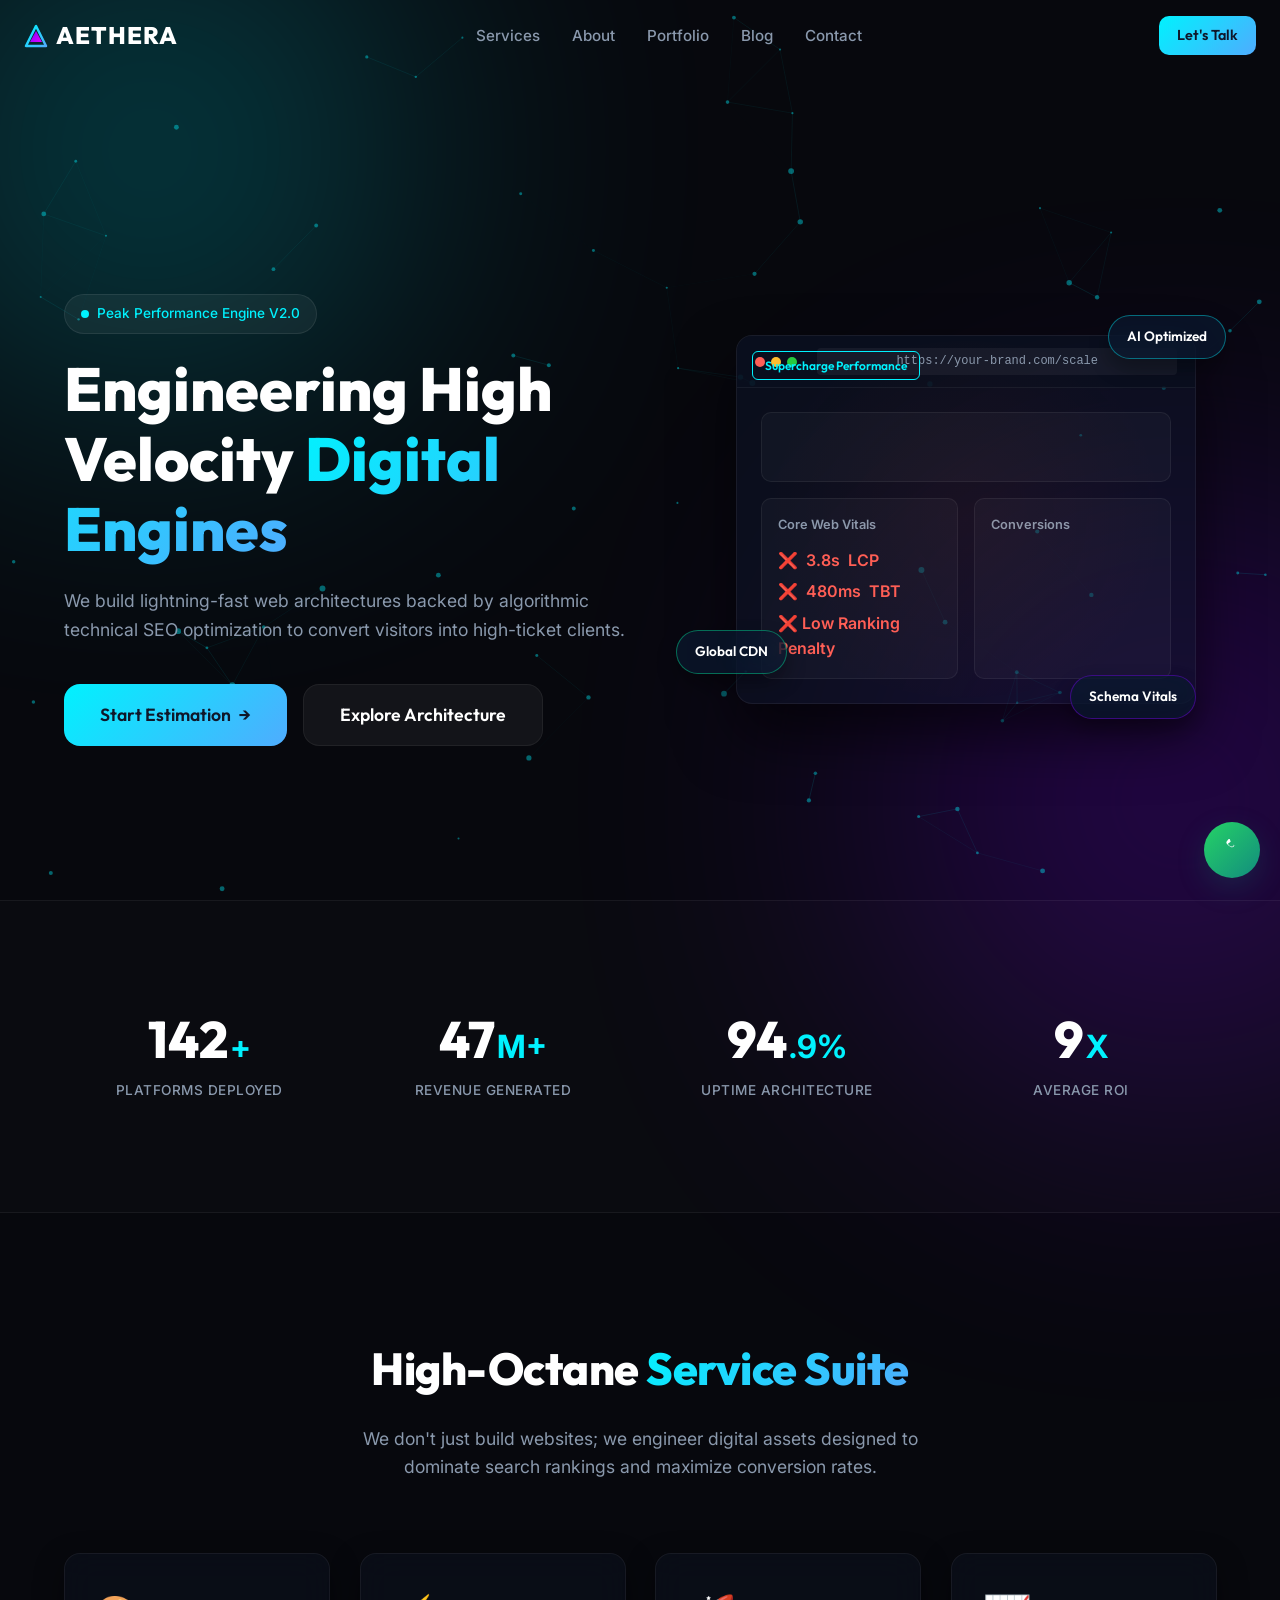
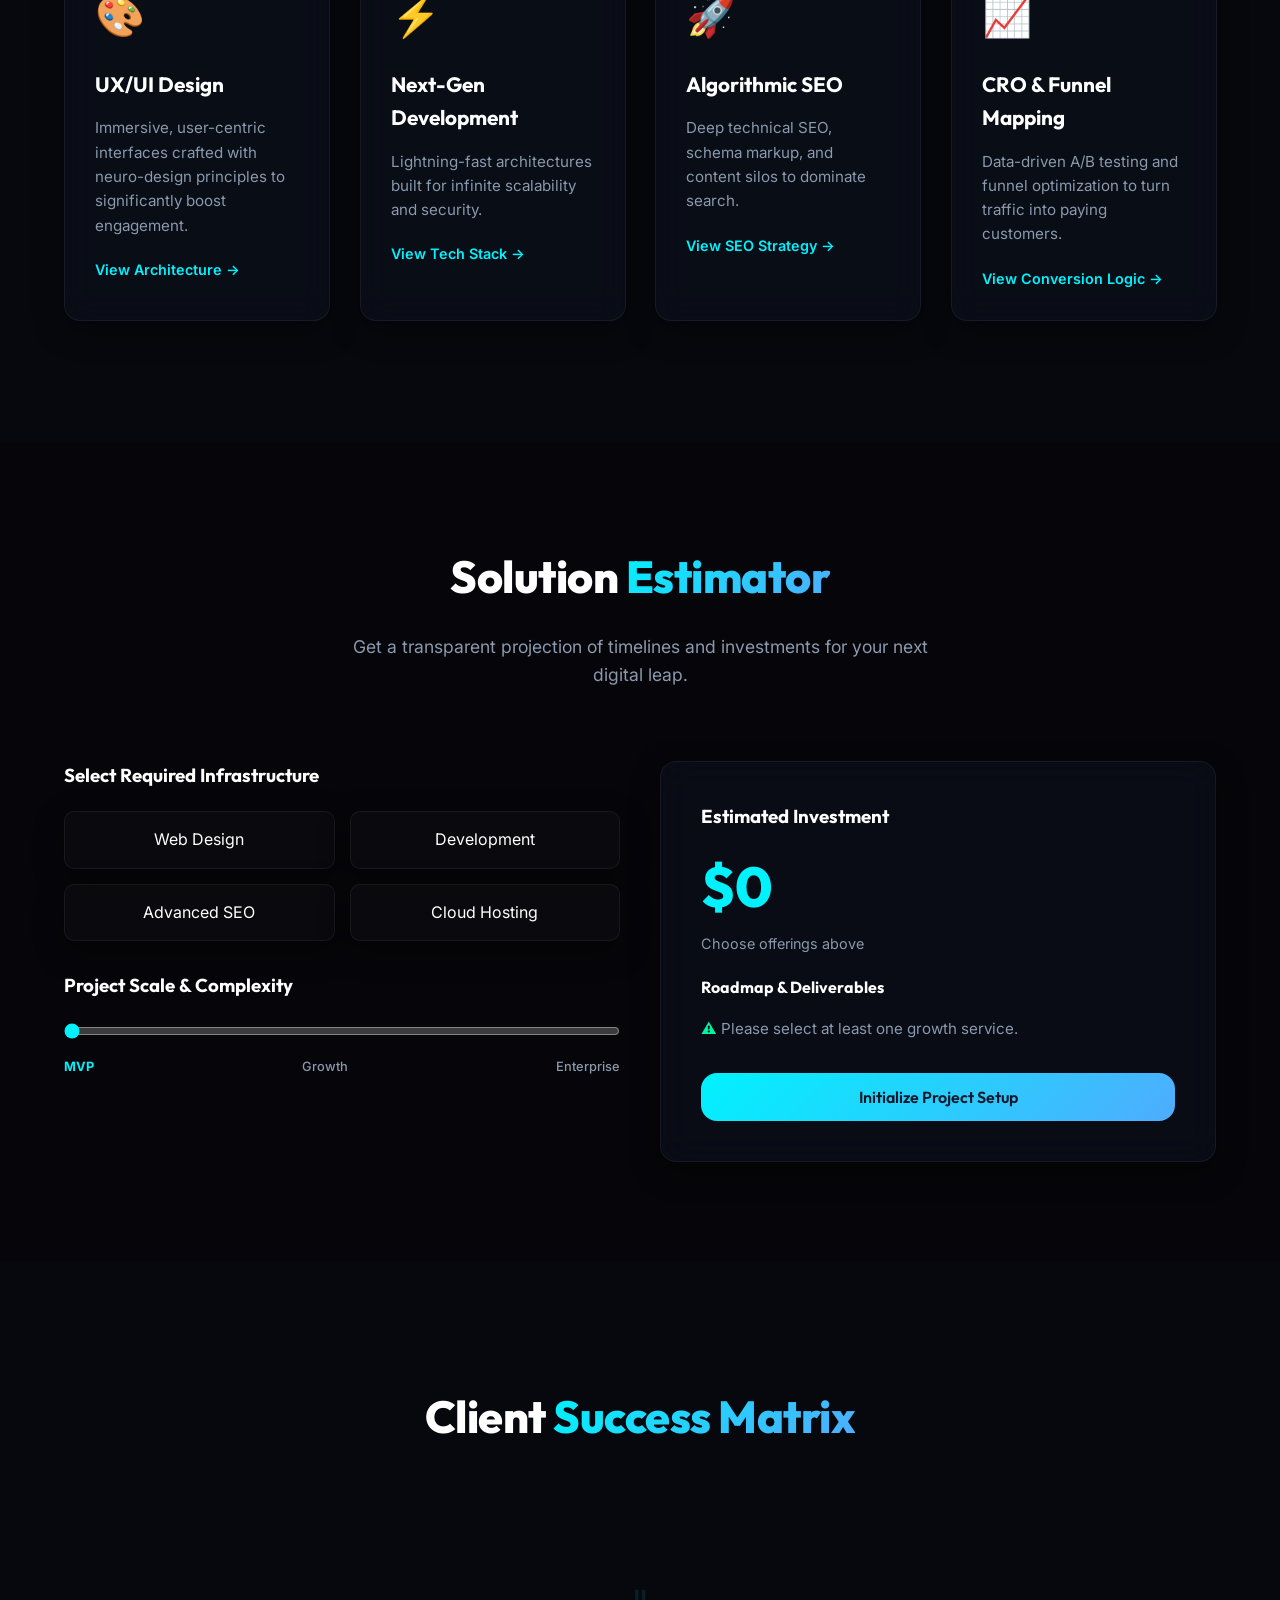
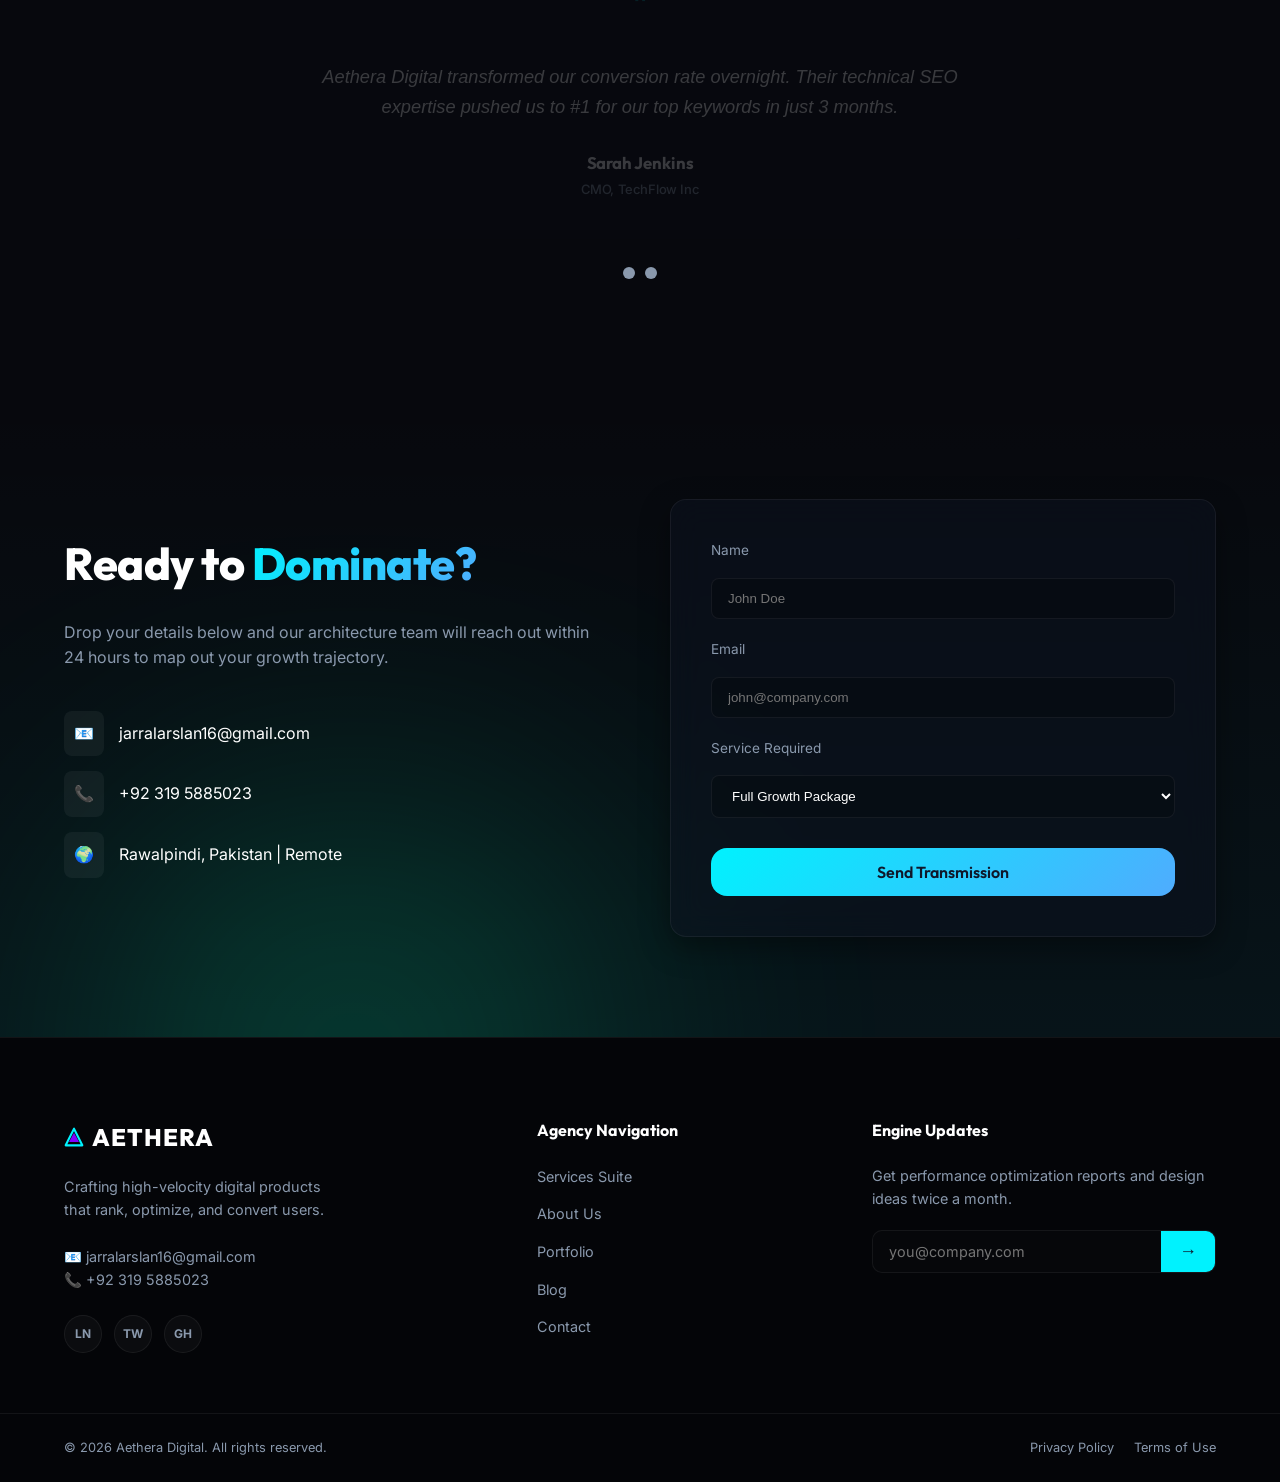
==== commit 6f01a4fb: "add contact number and email to homepage" ====
--- a/index.html
+++ b/index.html
@@ -3,10 +3,10 @@
 <head>
     <meta charset="UTF-8">
     <meta name="viewport" content="width=device-width, initial-scale=1.0">
-    <title>Aethera Digital | High-Performance Web Solutions & Digital Marketing</title>
+    <title>Aethera Digital | High-Performance Web Solutions &amp; Digital Marketing</title>
     <meta name="description" content="Aethera Digital crafts stunning, lightning-fast websites, optimizes core web vitals, boosts search rankings, and runs revenue-generating digital marketing campaigns.">
     <link rel="canonical" href="https://aethera-solutions.vercel.app/">
-    <meta property="og:title" content="Aethera Digital | High-Performance Web Solutions & Digital Marketing">
+    <meta property="og:title" content="Aethera Digital | High-Performance Web Solutions &amp; Digital Marketing">
     <meta property="og:description" content="Aethera Digital crafts stunning, lightning-fast websites, optimizes core web vitals, boosts search rankings, and runs revenue-generating digital marketing campaigns.">
     <meta property="og:type" content="website">
     <meta property="og:url" content="https://aethera-solutions.vercel.app/">
@@ -349,11 +349,15 @@
                         <div class="contact-info" style="margin-bottom: 30px;">
                             <div style="display: flex; align-items: center; gap: 15px; margin-bottom: 15px;">
                                 <span style="background: rgba(255,255,255,0.05); padding: 10px; border-radius: 8px;">📧</span>
-                                <span>hello@aethera-digital.com</span>
+                                <span>jarralarslan16@gmail.com</span>
+                            </div>
+                            <div style="display: flex; align-items: center; gap: 15px; margin-bottom: 15px;">
+                                <span style="background: rgba(255,255,255,0.05); padding: 10px; border-radius: 8px;">📞</span>
+                                <span>+92 319 5885023</span>
                             </div>
                             <div style="display: flex; align-items: center; gap: 15px;">
                                 <span style="background: rgba(255,255,255,0.05); padding: 10px; border-radius: 8px;">🌍</span>
-                                <span>New York | London | Remote</span>
+                                <span>Rawalpindi, Pakistan | Remote</span>
                             </div>
                         </div>
                     </div>
@@ -394,6 +398,7 @@
                     <span class="logo-icon"><svg width="20" height="20" viewBox="0 0 24 24" fill="none"><path d="M12 2L2 22h20L12 2z" stroke="#00f2fe" stroke-width="2.5" stroke-linejoin="round"/><path d="M12 7l6 11H6l6-11z" fill="#7f00ff"/></svg></span>AETHERA
                 </a>
                 <p class="footer-desc">Crafting high-velocity digital products that rank, optimize, and convert users.</p>
+                <p class="footer-desc" style="margin-top: 10px; font-size: 0.9rem;">📧 jarralarslan16@gmail.com<br>📞 +92 319 5885023</p>
                 <div class="footer-socials">
                     <a href="#" aria-label="LinkedIn" class="social-link">LN</a>
                     <a href="#" aria-label="Twitter" class="social-link">TW</a>
--- a/style.css
+++ b/style.css
@@ -2427,3 +2427,238 @@
             .team-grid { grid-template-columns: 1fr; }
             .why-grid { grid-template-columns: 1fr; }
         }
+
+
+
+
+
+
+
+
+
+
+
+
+
+
+
+
+
+
+
+
+
+
+
+
+
+
+/* ==========================================
+   MOBILE ONLY — max 768px
+   Desktop/laptop completely untouched
+   ========================================== */
+
+@media (max-width: 768px) {
+
+  /* NAV */
+  .nav-menu { display: none !important; }
+  .mobile-nav-toggle { display: flex !important; }
+
+  /* HERO */
+  .hero-container {
+    grid-template-columns: 1fr !important;
+    text-align: center;
+    gap: 32px;
+    padding-top: 20px;
+  }
+  .hero-content { align-items: center; }
+  .hero-title { font-size: 2.2rem; }
+  .hero-subtitle { font-size: 1rem; }
+  .hero-actions {
+    flex-direction: column;
+    align-items: center;
+    width: 100%;
+    gap: 12px;
+  }
+  .hero-actions .btn {
+    width: 100%;
+    max-width: 300px;
+    justify-content: center;
+  }
+
+  /* DASHBOARD MOCKUP — stop overflow */
+  .hero-visual { width: 100%; overflow: hidden; }
+  .visual-wrapper { max-width: 100%; width: 100%; }
+  .dashboard-mockup { width: 100%; }
+  .mockup-grid {
+    grid-template-columns: 1fr !important;
+  }
+  .mockup-card.main-stats {
+    grid-column: span 1 !important;
+  }
+  .floating-element { display: none !important; }
+
+  /* STATS — 2 columns */
+  .stats-grid {
+    grid-template-columns: 1fr 1fr !important;
+    gap: 20px;
+  }
+
+  /* SERVICES (index.html inline style) */
+  .services-section .container div[style*="grid"] {
+    grid-template-columns: 1fr !important;
+  }
+
+  /* PLANNER */
+  .planner-layout {
+    grid-template-columns: 1fr !important;
+  }
+  .services-selector {
+    grid-template-columns: 1fr 1fr !important;
+  }
+
+  /* TESTIMONIALS */
+  .testimonial-card { padding: 24px 16px !important; }
+
+  /* CONTACT */
+  .contact-layout,
+  .contact-page-layout {
+    grid-template-columns: 1fr !important;
+  }
+
+  /* FOOTER */
+  .footer-container {
+    grid-template-columns: 1fr !important;
+    gap: 32px !important;
+  }
+  .footer-newsletter { grid-column: span 1 !important; }
+  .bottom-container {
+    flex-direction: column;
+    gap: 10px;
+    text-align: center;
+  }
+
+  /* PAGE HERO (about/blog/contact/portfolio) */
+  .page-hero { padding: 120px 0 50px !important; }
+  .page-hero-title { font-size: 2rem !important; }
+
+  /* ABOUT */
+  .story-layout { grid-template-columns: 1fr !important; }
+  .values-grid  { grid-template-columns: 1fr 1fr !important; }
+  .team-grid    { grid-template-columns: 1fr 1fr !important; }
+  .why-grid     { grid-template-columns: 1fr !important; }
+
+  /* PORTFOLIO */
+  .portfolio-full-grid { grid-template-columns: 1fr 1fr !important; }
+  .stats-bar-grid { grid-template-columns: 1fr 1fr !important; }
+  .filter-bar { gap: 8px; }
+  .filter-btn { font-size: 0.8rem; padding: 7px 14px; }
+
+  /* BLOG */
+  .blog-layout { grid-template-columns: 1fr !important; }
+  .posts-grid  { grid-template-columns: 1fr !important; }
+  .sidebar { grid-template-columns: 1fr !important; }
+
+  /* CONTACT FORM */
+  .form-row { grid-template-columns: 1fr !important; }
+
+  /* SECTION TITLE */
+  .section-title { font-size: 2rem; }
+}
+
+/* ==========================================
+   SMALL MOBILE — max 480px
+   ========================================== */
+@media (max-width: 480px) {
+
+  .container { padding: 0 16px; }
+  .hero-title { font-size: 1.8rem; }
+  .section-title { font-size: 1.6rem; }
+  .page-hero-title { font-size: 1.7rem !important; }
+
+  .stats-grid { grid-template-columns: 1fr 1fr !important; }
+  .stat-number { font-size: 2rem; }
+
+  .values-grid { grid-template-columns: 1fr !important; }
+  .team-grid   { grid-template-columns: 1fr !important; }
+
+  .portfolio-full-grid { grid-template-columns: 1fr !important; }
+  .stats-bar-grid { grid-template-columns: 1fr 1fr !important; }
+
+  .service-card { padding: 24px 18px; }
+  .port-body { padding: 18px; }
+  .story-card { padding: 24px 18px; }
+}
+@media (max-width: 768px) {
+  .header-container {
+    padding: 12px 16px;
+    display: flex;
+    align-items: center;
+    justify-content: space-between;
+    width: 100%;
+  }
+
+  .logo {
+    font-size: 1.1rem;
+    flex-shrink: 0;
+  }
+
+  .nav-actions {
+    display: flex;
+    align-items: center;
+    gap: 10px;
+    flex-shrink: 0;
+  }
+
+  .nav-actions .btn-primary.btn-sm {
+    display: none;
+  }
+
+  .mobile-nav-toggle {
+    display: flex !important;
+  }
+}
+@media (max-width: 768px) {
+  html, body {
+    overflow-x: hidden;
+    width: 100%;
+  }
+
+  .hero-section {
+    overflow: hidden;
+    width: 100%;
+  }
+
+  .hero-container {
+    grid-template-columns: 1fr !important;
+    text-align: center;
+    gap: 32px;
+    width: 100%;
+    overflow: hidden;
+  }
+
+  .visual-wrapper,
+  .hero-visual,
+  .dashboard-mockup {
+    max-width: 100% !important;
+    width: 100% !important;
+    overflow: hidden;
+  }
+
+  .floating-element {
+    display: none !important;
+  }
+
+  .header-container {
+    padding: 12px 16px;
+    width: 100%;
+  }
+
+  .nav-actions .btn-primary.btn-sm {
+    display: none;
+  }
+
+  .mobile-nav-toggle {
+    display: flex !important;
+  }
+}
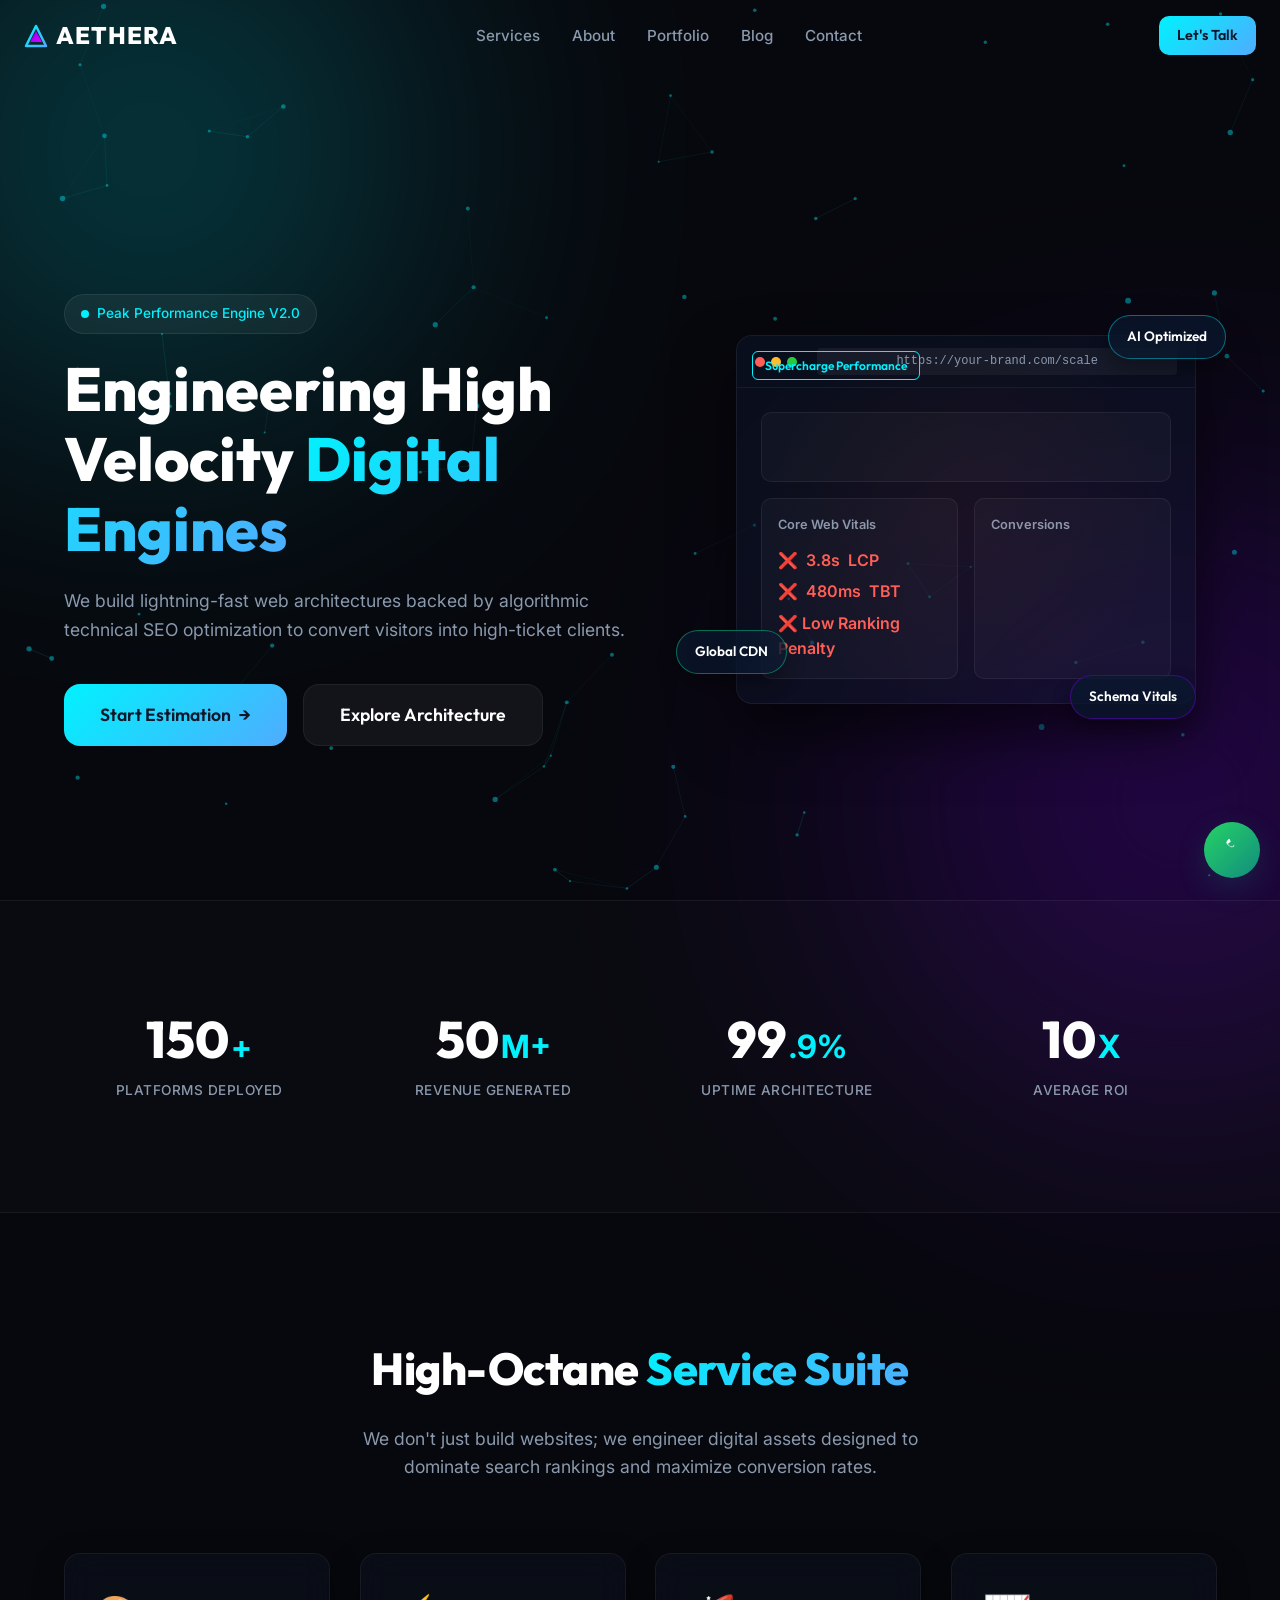
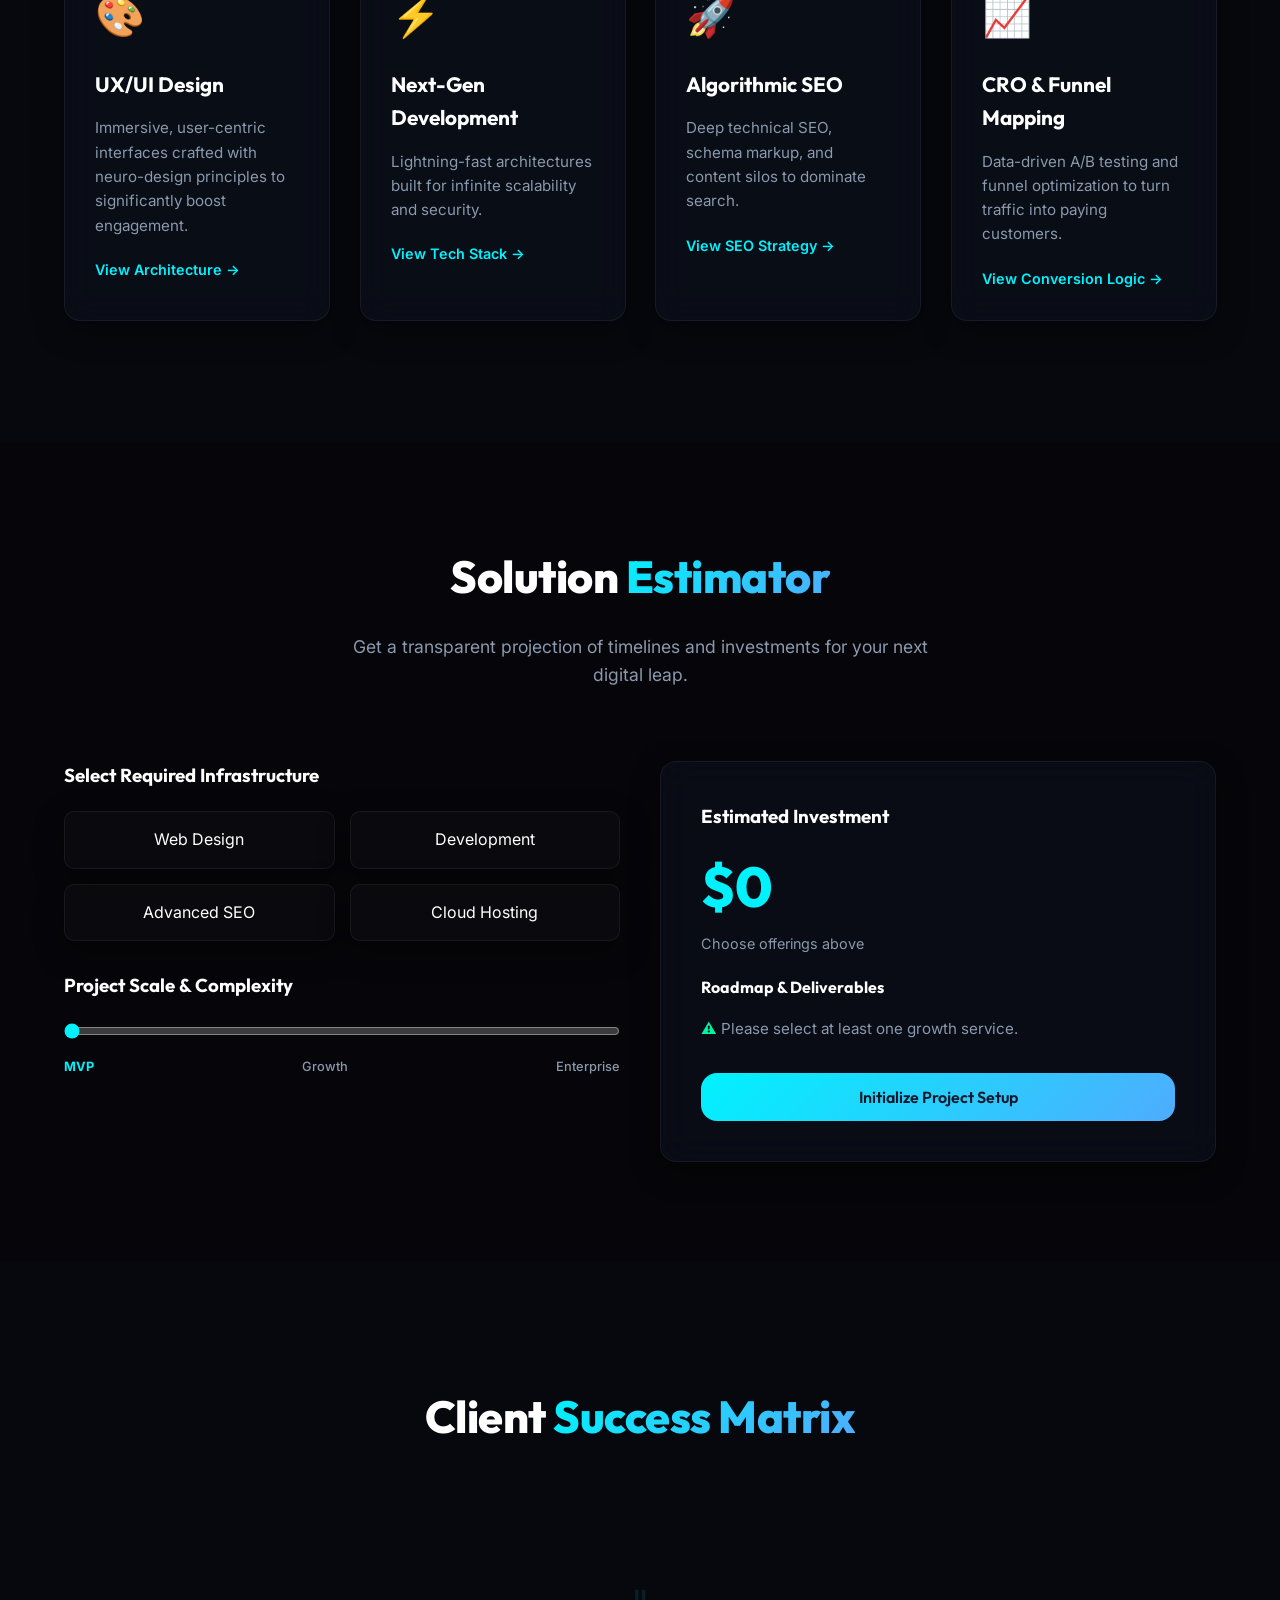
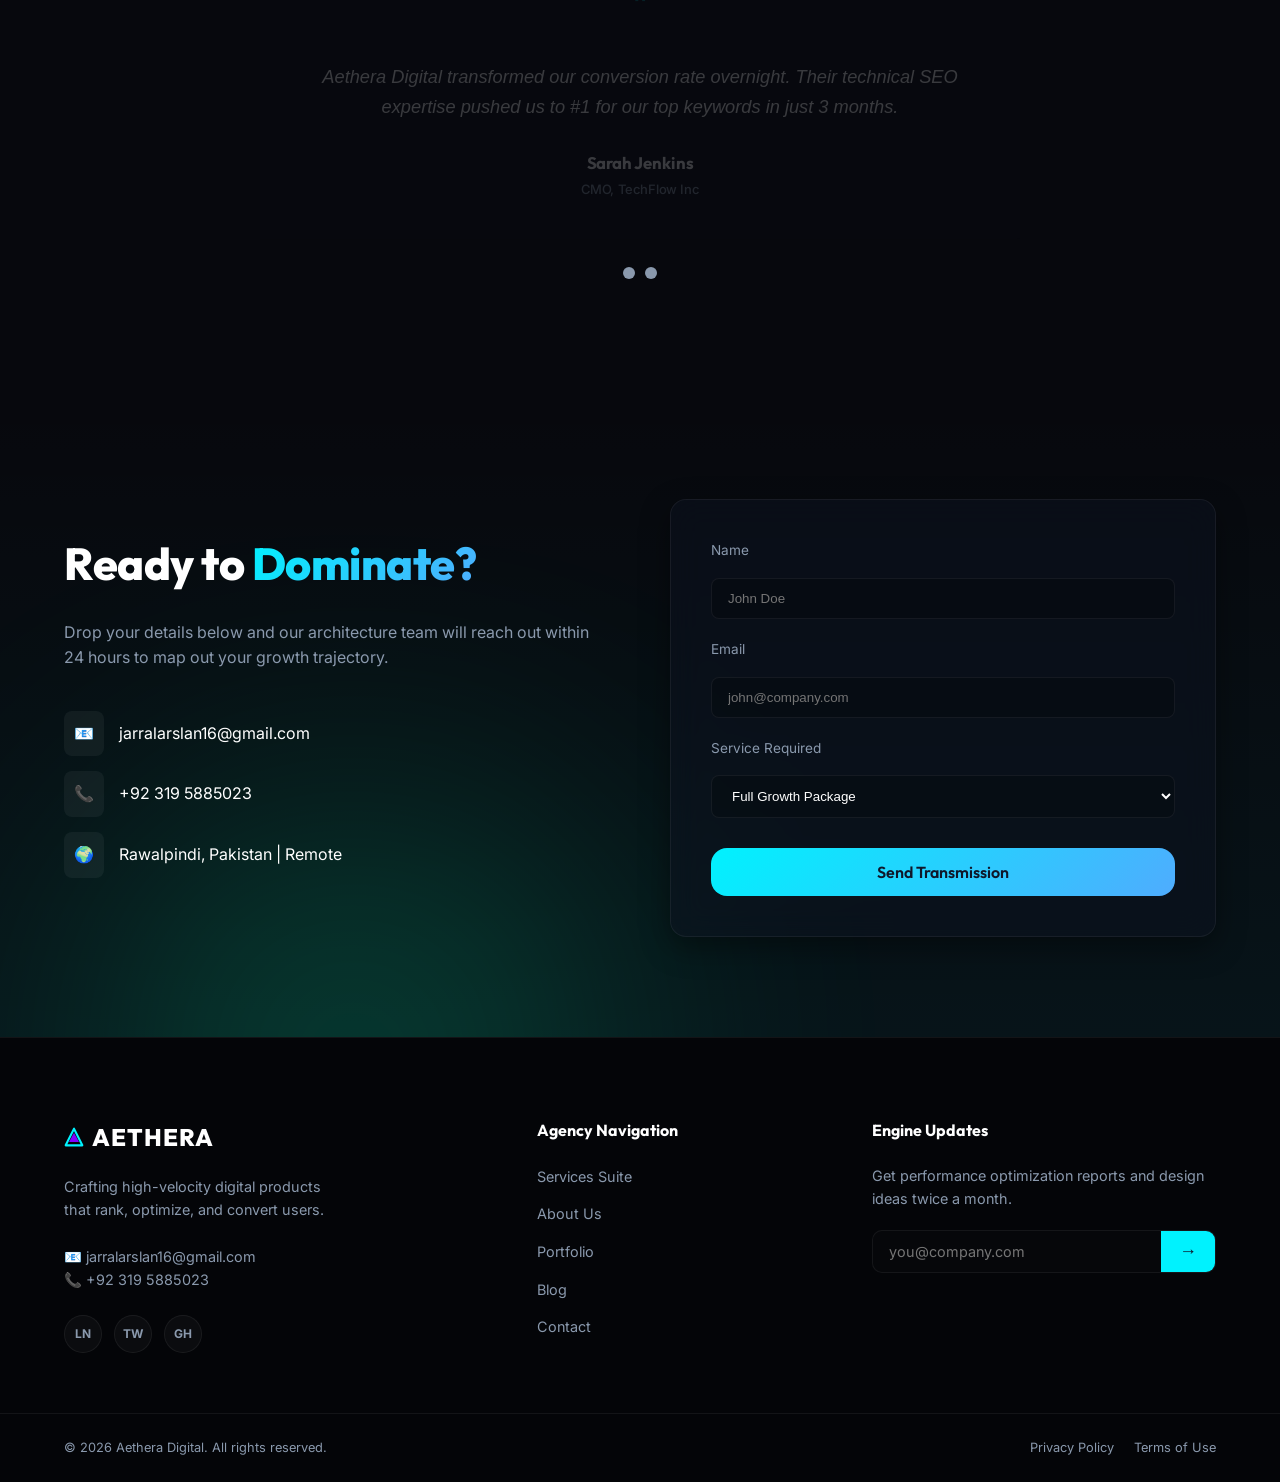
==== commit 1e38725d: "Add Google Search Console meta tag" ====
--- a/index.html
+++ b/index.html
@@ -14,6 +14,7 @@
     <link rel="preconnect" href="https://fonts.gstatic.com" crossorigin>
     <link href="https://fonts.googleapis.com/css2?family=Inter:wght@300;400;500;600;700&family=Outfit:wght@400;500;600;700;800&display=swap" rel="stylesheet">
     <link rel="stylesheet" href="style.css">
+    <meta name="google-site-verification" content="XXXXXXXXXXXXXXXXXXXX" />
 </head>
 <body>
     <div class="ambient-glow glow-1"></div>
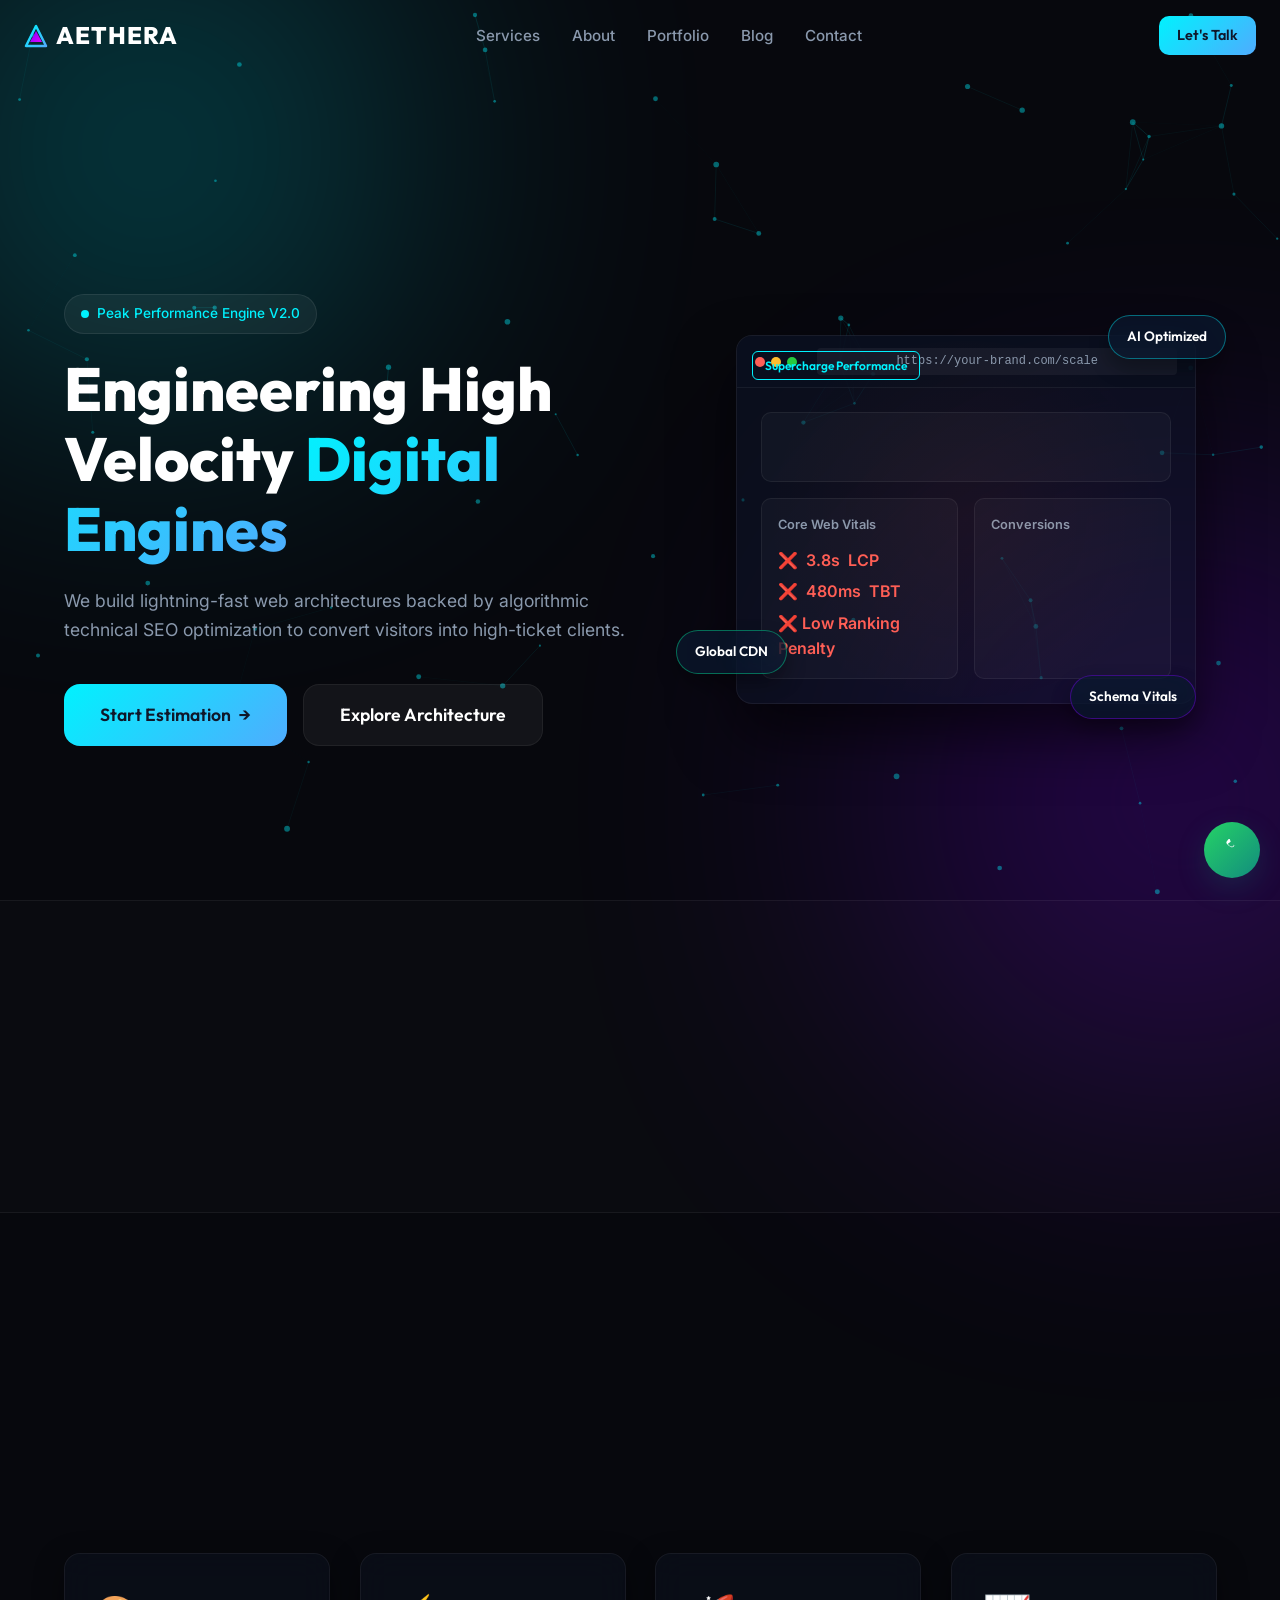
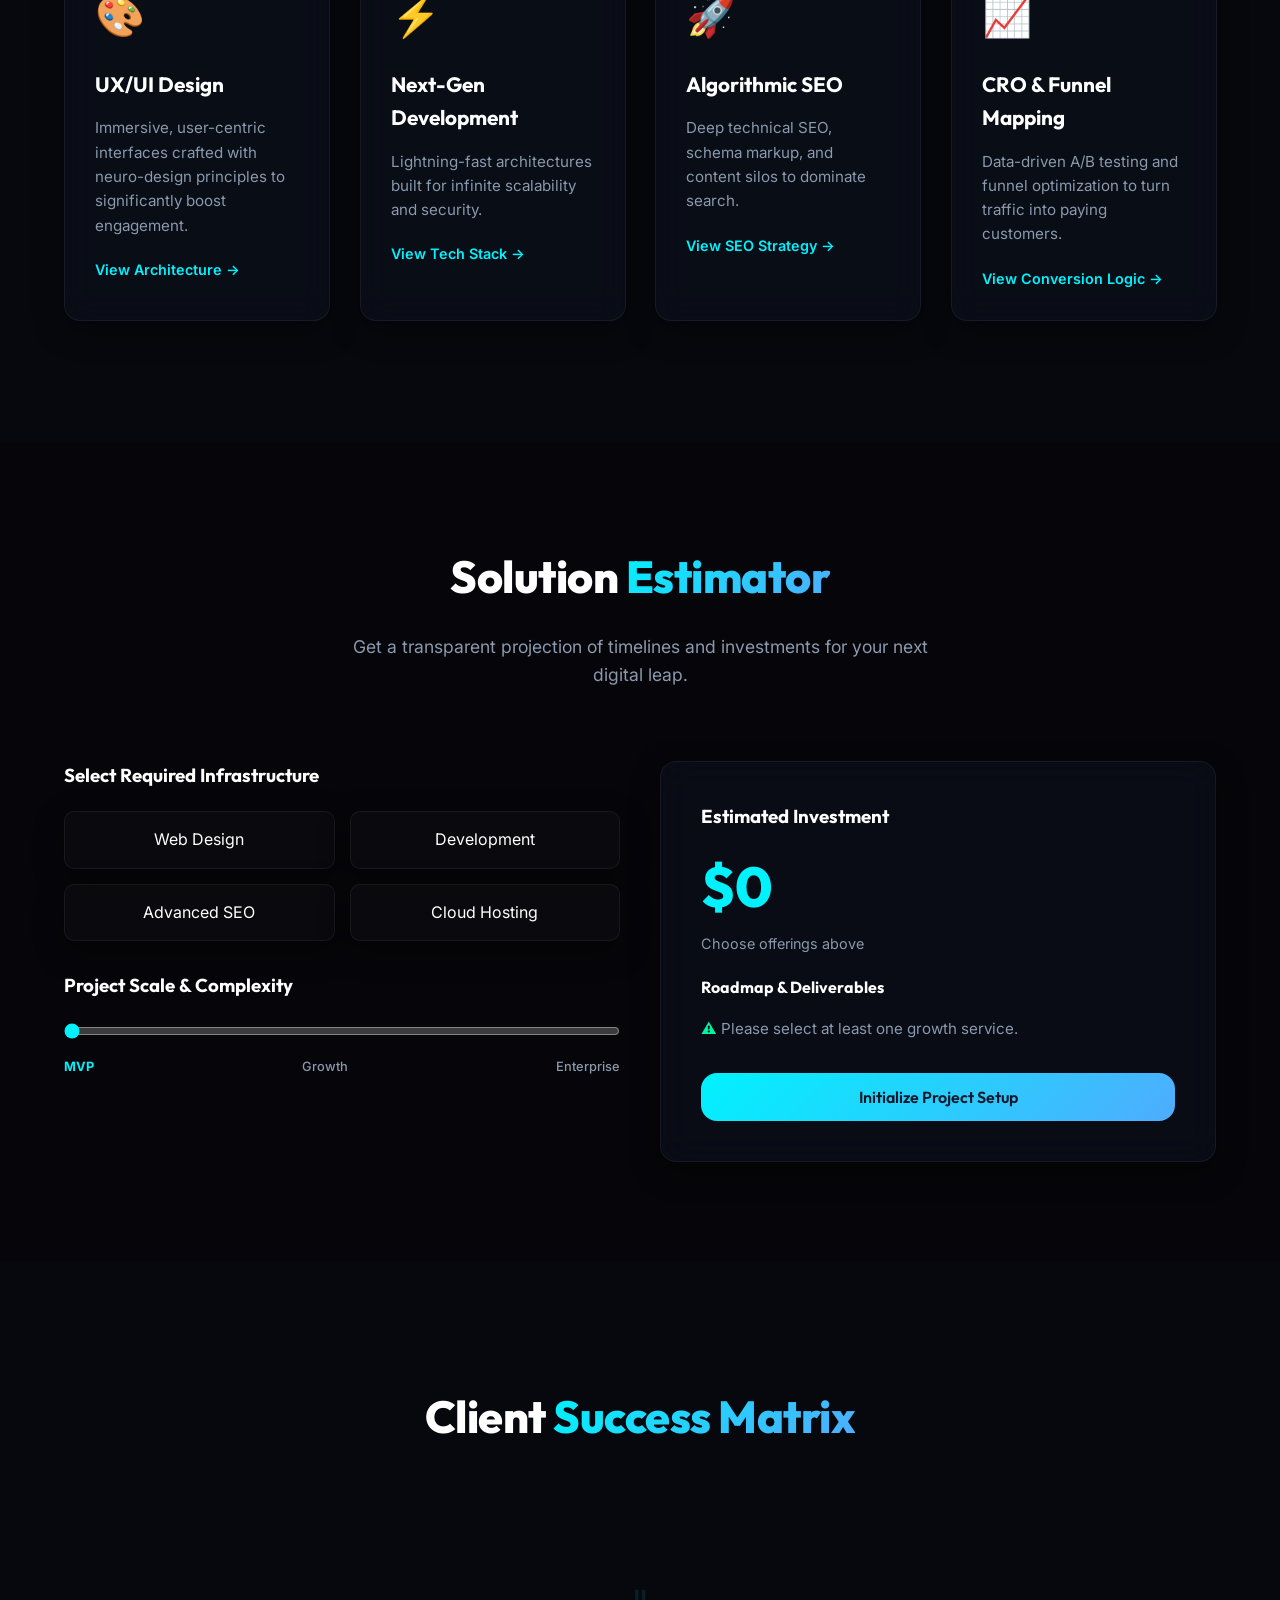
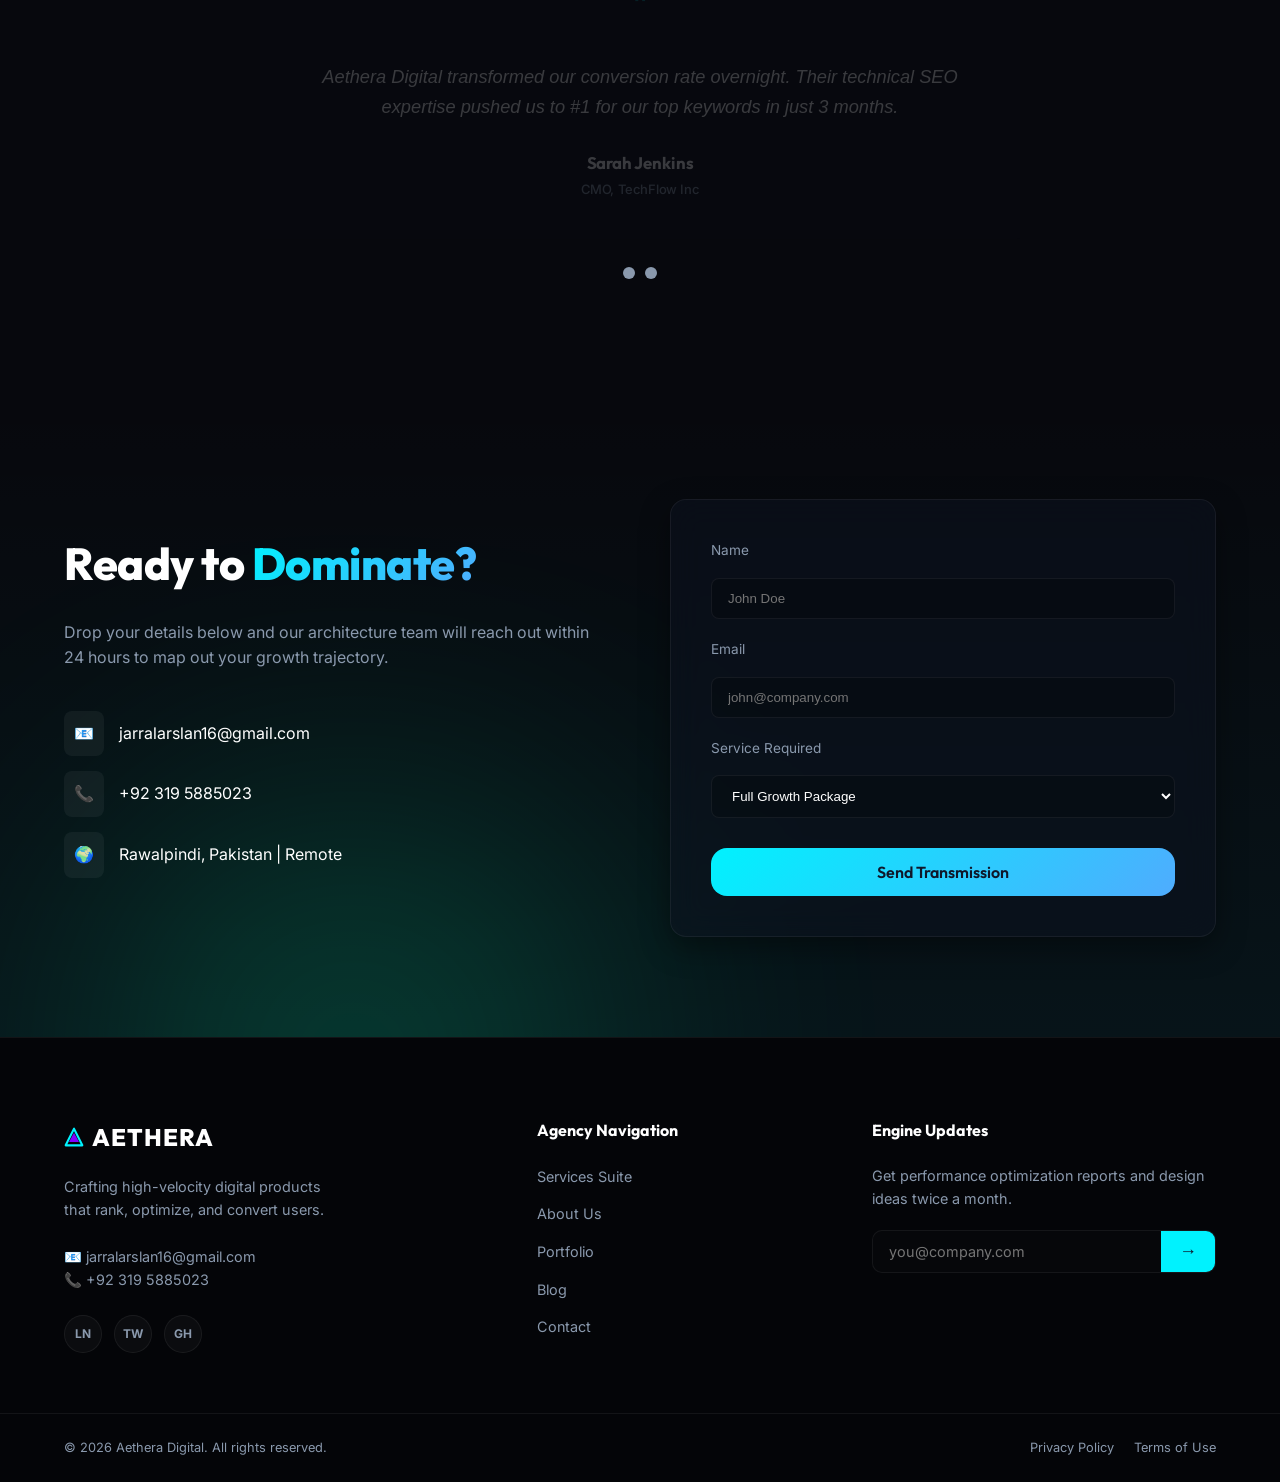
==== commit 580e0ff5: "Fix Google Search Console verification filename, clean up placeholders, and add blog canonical tag" ====
--- a/index.html
+++ b/index.html
@@ -14,7 +14,6 @@
     <link rel="preconnect" href="https://fonts.gstatic.com" crossorigin>
     <link href="https://fonts.googleapis.com/css2?family=Inter:wght@300;400;500;600;700&family=Outfit:wght@400;500;600;700;800&display=swap" rel="stylesheet">
     <link rel="stylesheet" href="style.css">
-    <meta name="google-site-verification" content="XXXXXXXXXXXXXXXXXXXX" />
 </head>
 <body>
     <div class="ambient-glow glow-1"></div>
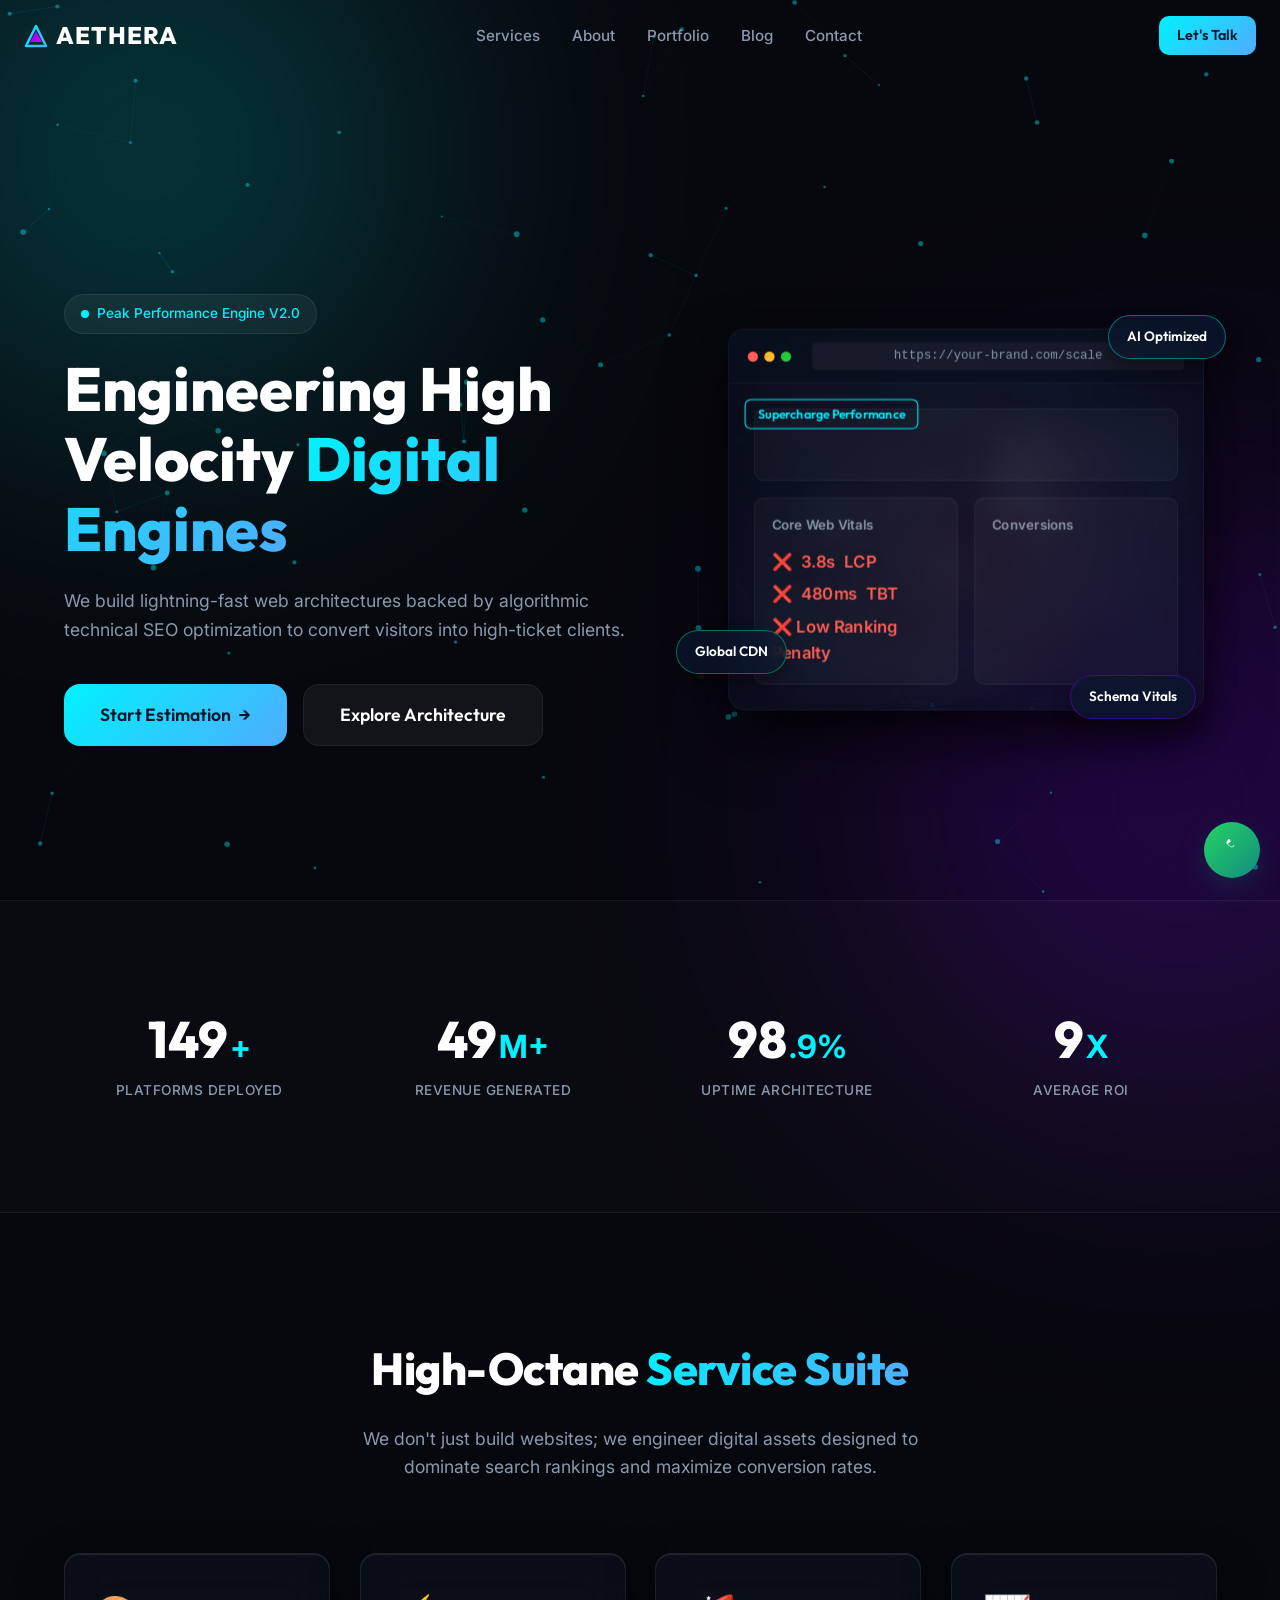
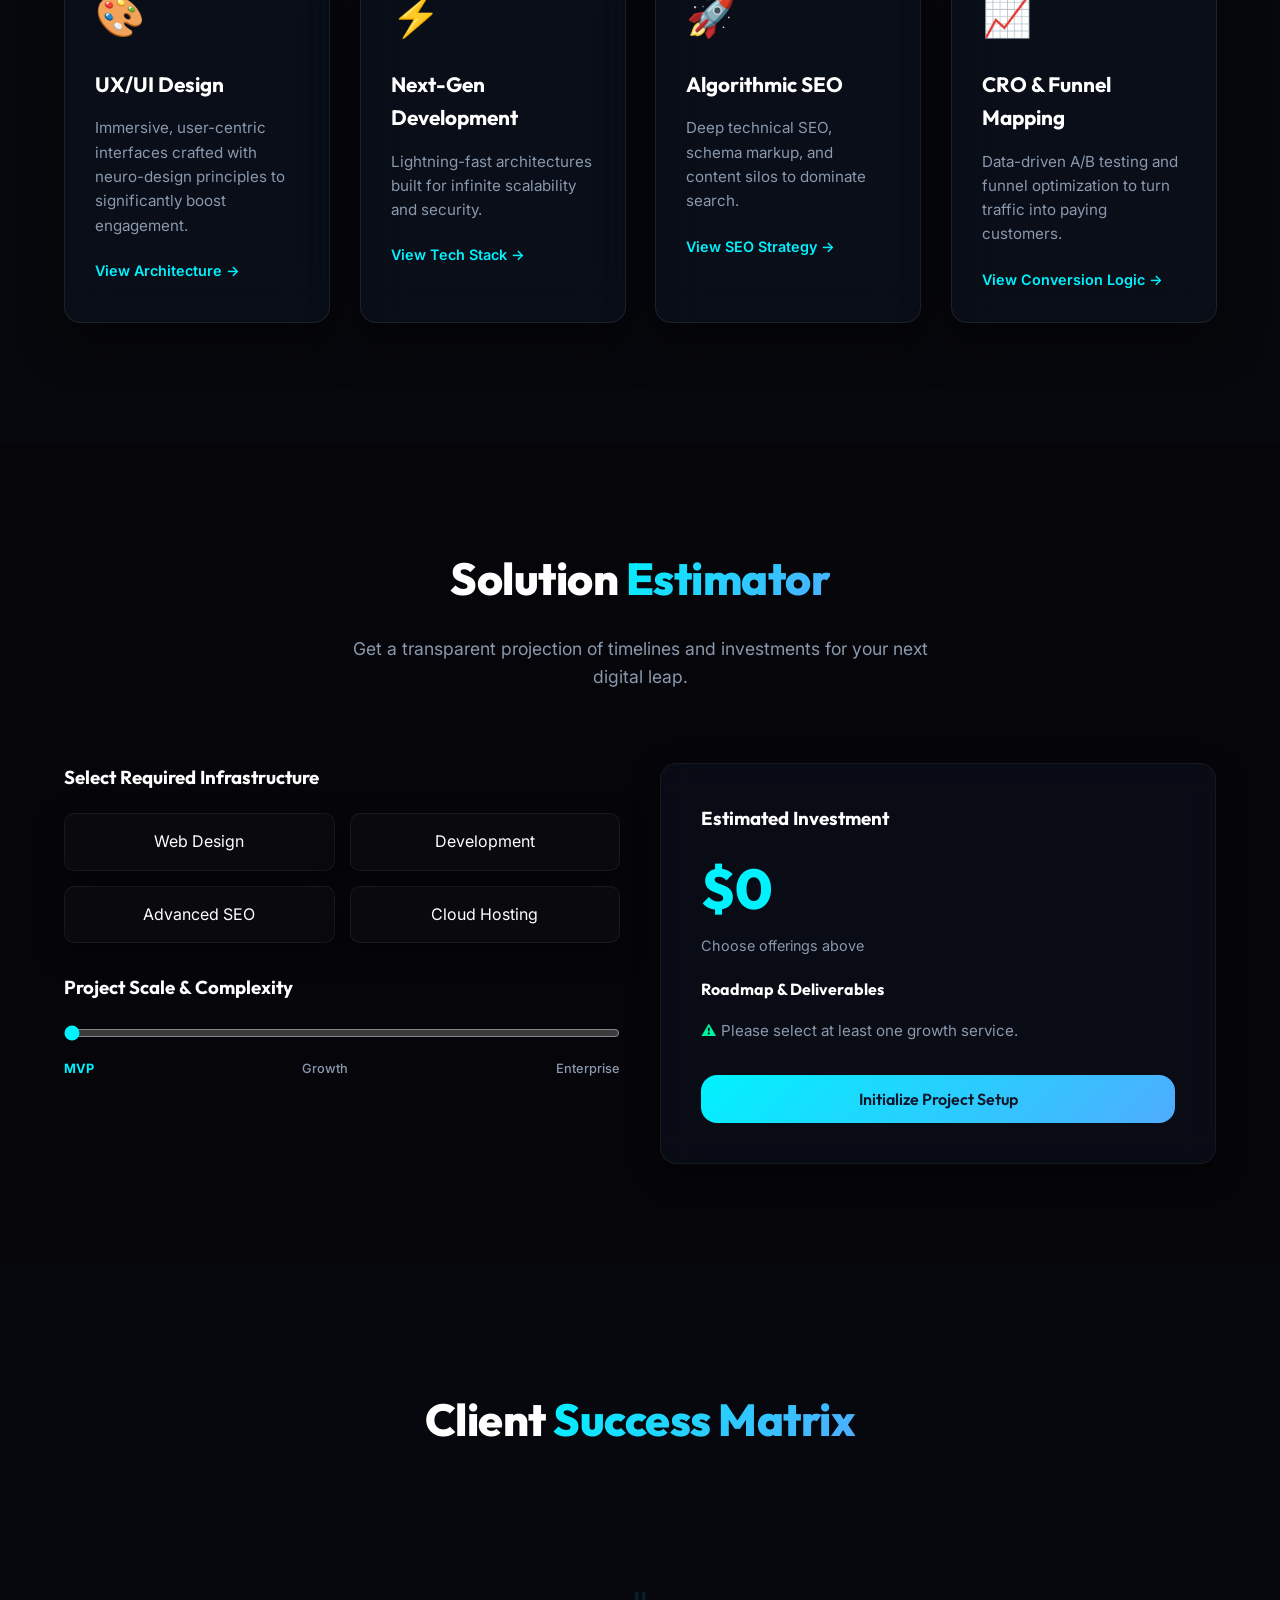
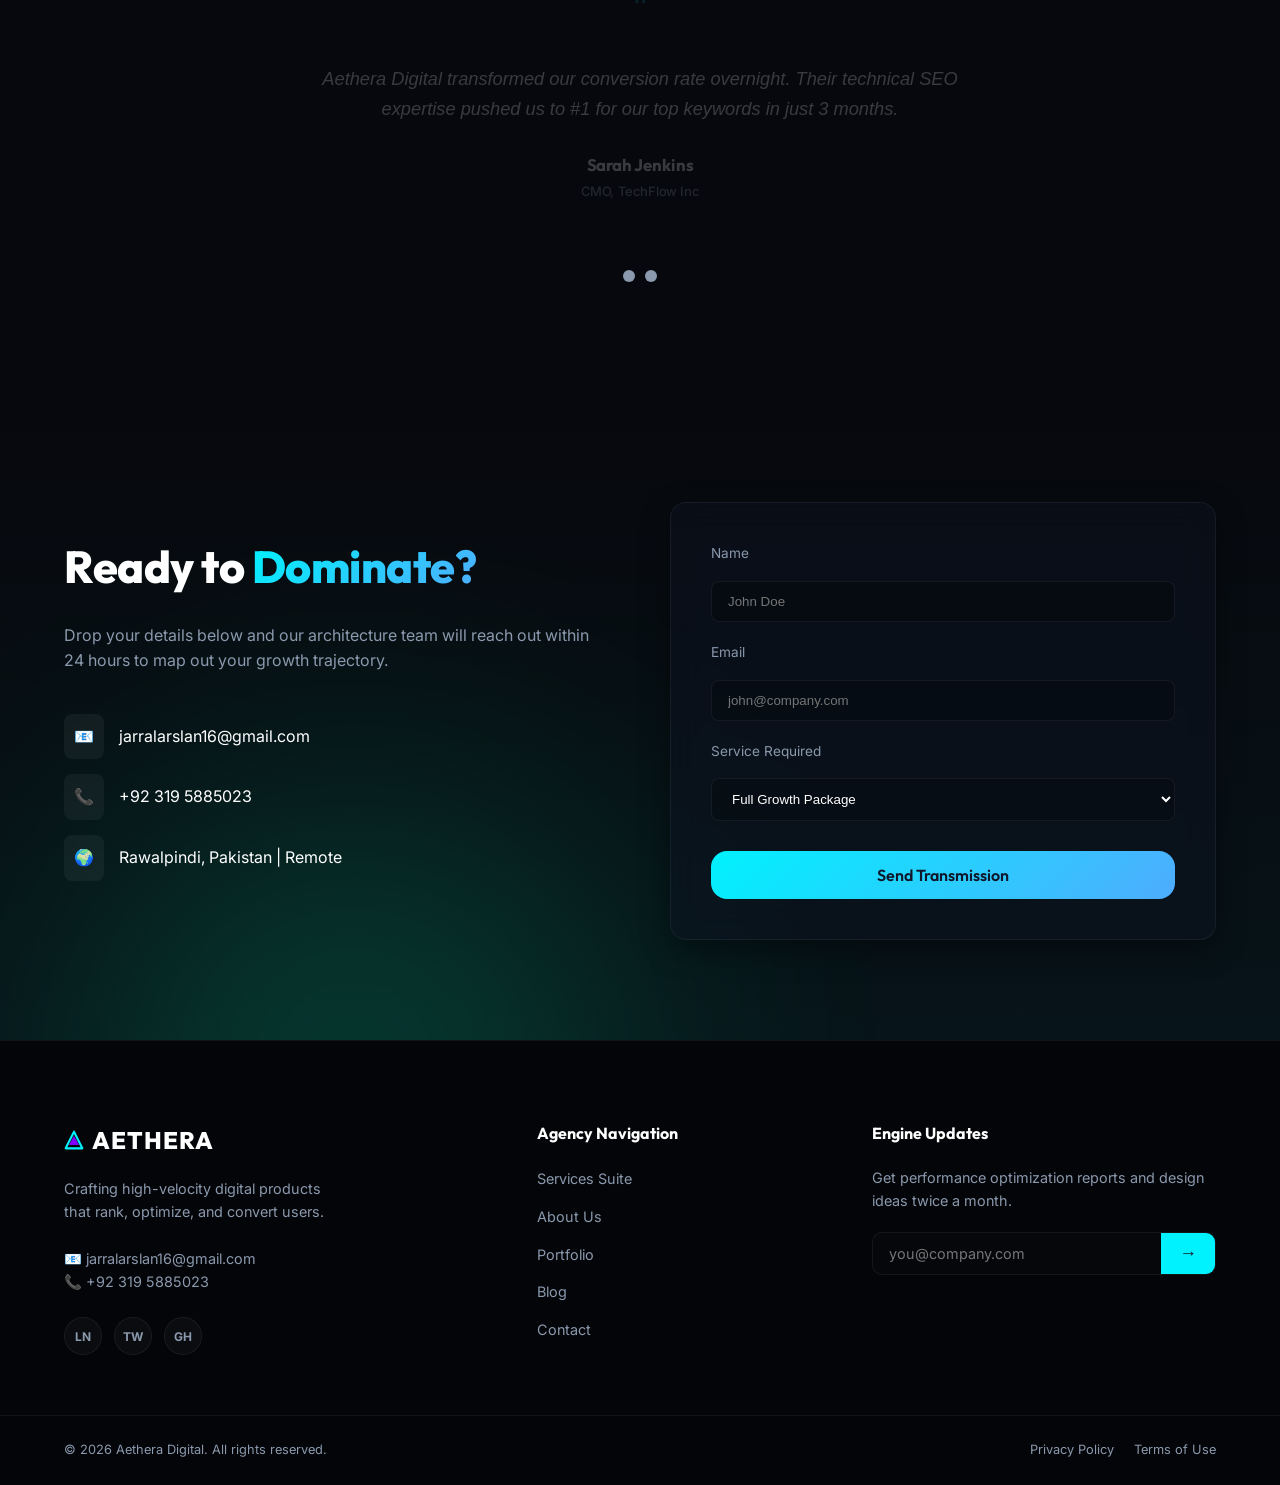
==== commit a7e09953: "updated pages, styles and added images" ====
--- a/index.html
+++ b/index.html
@@ -91,13 +91,18 @@
                 </div>
 
                 <!-- Right Visual (Dashboard Mockup) -->
-                <div class="hero-visual scroll-reveal fade-left">
-                    <div class="floating-element element-1">AI Optimized</div>
-                    <div class="floating-element element-2">Global CDN</div>
-                    <div class="floating-element element-3">Schema Vitals</div>
+                <div class="hero-visual scroll-reveal fade-left tilt-card-container">
+                    <div class="floating-element element-1 floating-3d-element">AI Optimized</div>
+                    <div class="floating-element element-2 floating-3d-element" style="animation-delay: 1.5s;">Global CDN</div>
+                    <div class="floating-element element-3 floating-3d-element" style="animation-delay: 3s;">Schema Vitals</div>
                     
-                    <div class="visual-wrapper">
-                        <div class="dashboard-mockup">
+                    <div class="visual-wrapper tilt-card" style="transform-style: preserve-3d;">
+                        <!-- Glowing 3D Holographic Backdrop -->
+                        <div style="position: absolute; width: 100%; height: 100%; top: 0; left: 0; z-index: -1; opacity: 0.18; pointer-events: none; border-radius: var(--border-radius-lg); overflow: hidden;">
+                            <img src="images/hero_3d_engine.png" alt="3D Engine Core" class="spinning-3d-element" style="width: 100%; height: 100%; object-fit: cover;">
+                        </div>
+                        
+                        <div class="dashboard-mockup tilt-card-content" style="background: rgba(15, 23, 42, 0.45); backdrop-filter: blur(20px);">
                             <div class="mockup-header">
                                 <div class="dots">
                                     <div class="dot red"></div>
@@ -210,35 +215,43 @@
                 
                 <div class="services-grid" style="display: grid; grid-template-columns: repeat(auto-fit, minmax(250px, 1fr)); gap: 30px;">
                     <!-- Web Design -->
-                    <div class="service-card card-glass scroll-reveal fade-up" style="padding: 30px;">
-                        <div class="service-icon" style="margin-bottom: 20px;"><span style="font-size:2.5rem;">🎨</span></div>
-                        <h3 class="service-title" style="font-family: var(--font-heading); margin-bottom: 15px; font-size: 1.3rem;">UX/UI Design</h3>
-                        <p class="service-desc" style="color: var(--text-muted); font-size: 0.95rem; margin-bottom: 20px;">Immersive, user-centric interfaces crafted with neuro-design principles to significantly boost engagement.</p>
-                        <a href="services.html" class="service-link" style="color: var(--color-primary); text-decoration: none; font-weight: 600; font-size: 0.9rem;">View Architecture →</a>
+                    <div class="service-card card-glass-3d tilt-card scroll-reveal fade-up" style="padding: 30px;">
+                        <div class="tilt-card-content">
+                            <div class="service-icon" style="margin-bottom: 20px;"><span style="font-size:2.5rem;">🎨</span></div>
+                            <h3 class="service-title" style="font-family: var(--font-heading); margin-bottom: 15px; font-size: 1.3rem;">UX/UI Design</h3>
+                            <p class="service-desc" style="color: var(--text-muted); font-size: 0.95rem; margin-bottom: 20px;">Immersive, user-centric interfaces crafted with neuro-design principles to significantly boost engagement.</p>
+                            <a href="services.html" class="service-link" style="color: var(--color-primary); text-decoration: none; font-weight: 600; font-size: 0.9rem;">View Architecture →</a>
+                        </div>
                     </div>
                     
                     <!-- Full Stack Dev -->
-                    <div class="service-card card-glass scroll-reveal fade-up" style="transition-delay: 100ms; padding: 30px;">
-                        <div class="service-icon" style="margin-bottom: 20px;"><span style="font-size:2.5rem;">⚡</span></div>
-                        <h3 class="service-title" style="font-family: var(--font-heading); margin-bottom: 15px; font-size: 1.3rem;">Next-Gen Development</h3>
-                        <p class="service-desc" style="color: var(--text-muted); font-size: 0.95rem; margin-bottom: 20px;">Lightning-fast architectures built for infinite scalability and security.</p>
-                        <a href="services.html" class="service-link" style="color: var(--color-primary); text-decoration: none; font-weight: 600; font-size: 0.9rem;">View Tech Stack →</a>
+                    <div class="service-card card-glass-3d tilt-card scroll-reveal fade-up" style="transition-delay: 100ms; padding: 30px;">
+                        <div class="tilt-card-content">
+                            <div class="service-icon" style="margin-bottom: 20px;"><span style="font-size:2.5rem;">⚡</span></div>
+                            <h3 class="service-title" style="font-family: var(--font-heading); margin-bottom: 15px; font-size: 1.3rem;">Next-Gen Development</h3>
+                            <p class="service-desc" style="color: var(--text-muted); font-size: 0.95rem; margin-bottom: 20px;">Lightning-fast architectures built for infinite scalability and security.</p>
+                            <a href="services.html" class="service-link" style="color: var(--color-primary); text-decoration: none; font-weight: 600; font-size: 0.9rem;">View Tech Stack →</a>
+                        </div>
                     </div>
                     
                     <!-- SEO -->
-                    <div class="service-card card-glass scroll-reveal fade-up" style="transition-delay: 200ms; padding: 30px;">
-                        <div class="service-icon" style="margin-bottom: 20px;"><span style="font-size:2.5rem;">🚀</span></div>
-                        <h3 class="service-title" style="font-family: var(--font-heading); margin-bottom: 15px; font-size: 1.3rem;">Algorithmic SEO</h3>
-                        <p class="service-desc" style="color: var(--text-muted); font-size: 0.95rem; margin-bottom: 20px;">Deep technical SEO, schema markup, and content silos to dominate search.</p>
-                        <a href="services.html" class="service-link" style="color: var(--color-primary); text-decoration: none; font-weight: 600; font-size: 0.9rem;">View SEO Strategy →</a>
+                    <div class="service-card card-glass-3d tilt-card scroll-reveal fade-up" style="transition-delay: 200ms; padding: 30px;">
+                        <div class="tilt-card-content">
+                            <div class="service-icon" style="margin-bottom: 20px;"><span style="font-size:2.5rem;">🚀</span></div>
+                            <h3 class="service-title" style="font-family: var(--font-heading); margin-bottom: 15px; font-size: 1.3rem;">Algorithmic SEO</h3>
+                            <p class="service-desc" style="color: var(--text-muted); font-size: 0.95rem; margin-bottom: 20px;">Deep technical SEO, schema markup, and content silos to dominate search.</p>
+                            <a href="services.html" class="service-link" style="color: var(--color-primary); text-decoration: none; font-weight: 600; font-size: 0.9rem;">View SEO Strategy →</a>
+                        </div>
                     </div>
                     
                     <!-- Conversion Optimization -->
-                    <div class="service-card card-glass scroll-reveal fade-up" style="transition-delay: 300ms; padding: 30px;">
-                        <div class="service-icon" style="margin-bottom: 20px;"><span style="font-size:2.5rem;">📈</span></div>
-                        <h3 class="service-title" style="font-family: var(--font-heading); margin-bottom: 15px; font-size: 1.3rem;">CRO & Funnel Mapping</h3>
-                        <p class="service-desc" style="color: var(--text-muted); font-size: 0.95rem; margin-bottom: 20px;">Data-driven A/B testing and funnel optimization to turn traffic into paying customers.</p>
-                        <a href="services.html" class="service-link" style="color: var(--color-primary); text-decoration: none; font-weight: 600; font-size: 0.9rem;">View Conversion Logic →</a>
+                    <div class="service-card card-glass-3d tilt-card scroll-reveal fade-up" style="transition-delay: 300ms; padding: 30px;">
+                        <div class="tilt-card-content">
+                            <div class="service-icon" style="margin-bottom: 20px;"><span style="font-size:2.5rem;">📈</span></div>
+                            <h3 class="service-title" style="font-family: var(--font-heading); margin-bottom: 15px; font-size: 1.3rem;">CRO & Funnel Mapping</h3>
+                            <p class="service-desc" style="color: var(--text-muted); font-size: 0.95rem; margin-bottom: 20px;">Data-driven A/B testing and funnel optimization to turn traffic into paying customers.</p>
+                            <a href="services.html" class="service-link" style="color: var(--color-primary); text-decoration: none; font-weight: 600; font-size: 0.9rem;">View Conversion Logic →</a>
+                        </div>
                     </div>
                 </div>
             </div>
--- a/style.css
+++ b/style.css
@@ -2661,4 +2661,122 @@
   .mobile-nav-toggle {
     display: flex !important;
   }
+}
+
+/* ==========================================
+   3D & PREMIUM ANIMATION UPGRADE
+   ========================================== */
+.tilt-card-container {
+    perspective: 1200px;
+    will-change: transform;
+}
+
+.tilt-card {
+    transform-style: preserve-3d;
+    transition: transform 0.2s cubic-bezier(0.25, 1, 0.5, 1), box-shadow 0.2s cubic-bezier(0.25, 1, 0.5, 1), border-color 0.3s ease;
+    position: relative;
+    box-shadow: 0 15px 35px rgba(0, 0, 0, 0.4);
+}
+
+.tilt-card:hover {
+    box-shadow: 0 25px 50px rgba(0, 242, 254, 0.15);
+    border-color: var(--color-primary);
+}
+
+.tilt-card-content {
+    transform: translateZ(40px);
+    transform-style: preserve-3d;
+    transition: transform 0.2s cubic-bezier(0.25, 1, 0.5, 1);
+}
+
+.tilt-card-content > * {
+    transform: translateZ(20px);
+}
+
+/* Glowing 3D Glassmorphism Panel */
+.card-glass-3d {
+    background: rgba(13, 19, 33, 0.6);
+    backdrop-filter: blur(24px);
+    -webkit-backdrop-filter: blur(24px);
+    border: 1px solid rgba(255, 255, 255, 0.08);
+    box-shadow: 0 20px 45px rgba(0, 0, 0, 0.5), inset 0 1px 0 rgba(255, 255, 255, 0.1);
+    border-radius: var(--border-radius-lg);
+    transform-style: preserve-3d;
+}
+
+/* 3D Image popping effect */
+.three-d-image-wrapper {
+    position: relative;
+    perspective: 1000px;
+    border-radius: var(--border-radius-lg);
+    overflow: hidden;
+    box-shadow: 0 20px 40px rgba(0, 0, 0, 0.6);
+}
+
+.three-d-image {
+    width: 100%;
+    height: 100%;
+    object-fit: cover;
+    transition: transform 0.5s cubic-bezier(0.25, 1, 0.5, 1);
+    transform: rotateY(-5deg) rotateX(5deg);
+}
+
+.three-d-image-wrapper:hover .three-d-image {
+    transform: rotateY(0deg) rotateX(0deg) scale(1.05);
+}
+
+/* Premium Animations */
+@keyframes float3d {
+    0%, 100% {
+        transform: translateY(0) rotate(0deg);
+    }
+    50% {
+        transform: translateY(-12px) rotate(2deg);
+    }
+}
+
+@keyframes spin3d {
+    from {
+        transform: rotate(0deg);
+    }
+    to {
+        transform: rotate(360deg);
+    }
+}
+
+@keyframes pulseGlow {
+    0%, 100% {
+        box-shadow: 0 0 15px rgba(0, 242, 254, 0.2);
+    }
+    50% {
+        box-shadow: 0 0 30px rgba(0, 242, 254, 0.5), 0 0 50px rgba(0, 242, 254, 0.2);
+    }
+}
+
+.floating-3d-element {
+    animation: float3d 6s ease-in-out infinite;
+}
+
+.spinning-3d-element {
+    animation: spin3d 25s linear infinite;
+}
+
+.glowing-pulse-element {
+    animation: pulseGlow 4s ease-in-out infinite;
+}
+
+/* Page transitions */
+.page-load-fade {
+    animation: pageLoadFadeIn 0.8s cubic-bezier(0.25, 1, 0.5, 1) forwards;
+}
+
+@keyframes pageLoadFadeIn {
+    from {
+        opacity: 0;
+        transform: translateY(20px);
+    }
+    to {
+        opacity: 1;
+        transform: translateY(0);
+    }
 }
